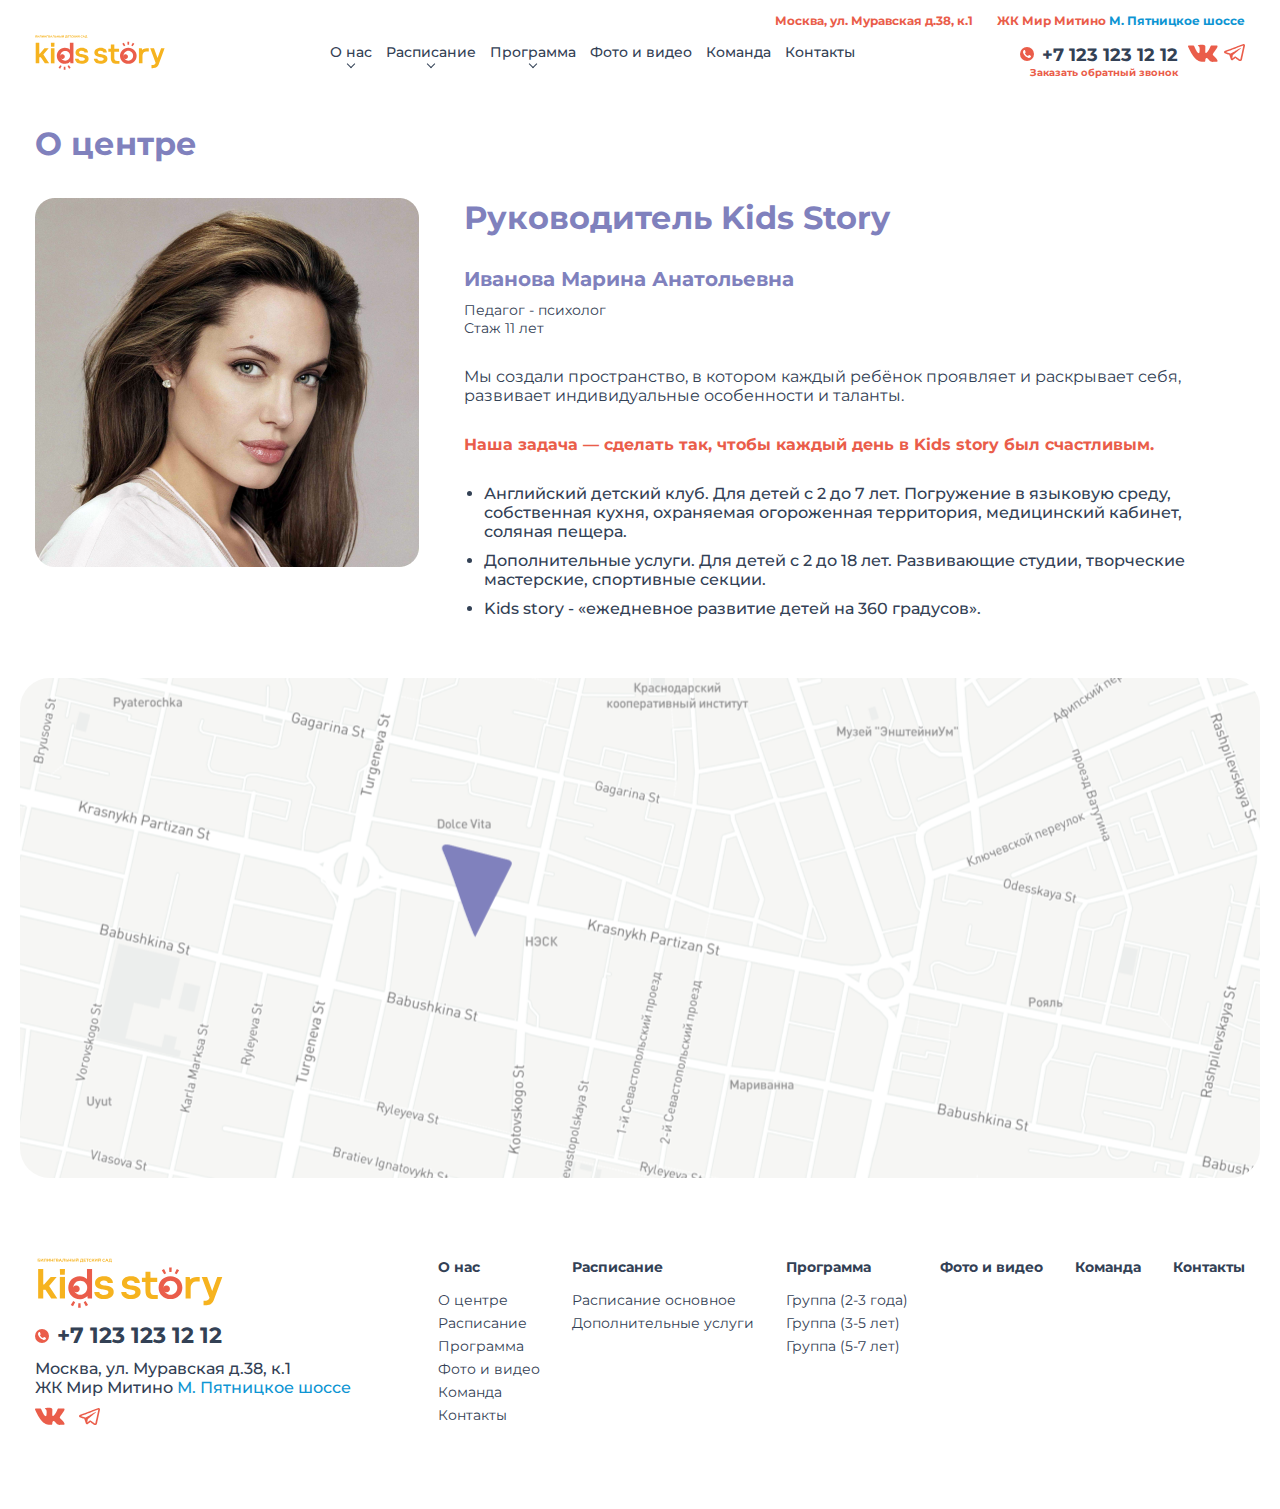
==== about.html @ 2b4e2af3 "v0.2.9" ====
<!DOCTYPE html>
<html lang="en">
    <head>
        <meta charset="UTF-8" />
        <meta http-equiv="X-UA-Compatible" content="IE=edge" />
        <meta name="viewport" content="width=device-width, initial-scale=1.0" />
        <title>KidStory | О центре</title>
        <link rel="stylesheet" href="assets/css/style.css" />
    </head>
    <body>
        <div class="wrapper">
            <div class="loader">
                <div class="lds-roller">
                    <div class="circle"></div>
                    <div class="circle"></div>
                    <div class="circle"></div>
                    <div class="circle"></div>
                    <div class="circle"></div>
                    <div class="circle"></div>
                    <div class="circle"></div>
                    <div class="circle"></div>
                </div>
            </div>

            <header class="header">
                <div class="header-top">
                    <address class="address">
                        <span>Москва, ул. Муравская д.38, к.1</span>

                        <span
                            >ЖК Мир Митино
                            <span class="blue">М. Пятницкое шоссе</span></span
                        >
                    </address>
                </div>

                <div class="header-bottom">
                    <div class="logo-container">
                        <a href="/"
                            ><img
                                width="130px"
                                height="35px"
                                src="assets/img/logo.svg"
                                alt="Логотип"
                        /></a>
                    </div>

                    <div class="navigation-container">
                        <nav class="navigation">
                            <ul class="navigation-list">
                                <li class="navigation-elem">
                                    <a
                                        class="navigation-link nav-about"
                                        href="./about.html"
                                    >
                                        О нас</a
                                    >
                                </li>
                                <li class="navigation-elem">
                                    <a
                                        class="navigation-link nav-schedule"
                                        href="#"
                                        >Расписание</a
                                    >
                                </li>
                                <li class="navigation-elem">
                                    <a
                                        class="navigation-link nav-program"
                                        href="#"
                                        >Программа</a
                                    >
                                </li>
                                <li class="navigation-elem">
                                    <a class="navigation-link" href="#"
                                        >Фото и видео</a
                                    >
                                </li>
                                <li class="navigation-elem">
                                    <a class="navigation-link" href="#"
                                        >Команда</a
                                    >
                                </li>
                                <li class="navigation-elem">
                                    <a class="navigation-link" href="#"
                                        >Контакты</a
                                    >
                                </li>
                            </ul>
                        </nav>
                    </div>

                    <div class="contacts-container">
                        <div class="phone-container">
                            <a class="link-phone" href="tel:+71231231212"
                                >+7 123 123 12 12</a
                            >
                        </div>

                        <a class="link-vk link" href="#">
                            <svg
                                width="30"
                                height="18"
                                viewBox="0 0 30 18"
                                fill="none"
                                xmlns="http://www.w3.org/2000/svg"
                            >
                                <path
                                    fill-rule="evenodd"
                                    clip-rule="evenodd"
                                    d="M9.81963 2.02019C10.236 2.05532 10.5664 2.19479 10.85 2.38092C11.1834 2.59978 11.2732 2.79211 11.401 3.2273C11.816 4.64049 11.6456 6.31219 11.4951 7.75684C11.4592 8.10122 11.4016 8.37108 11.2823 8.65337C11.1621 8.93788 11.0958 9.04141 10.9204 9.1061C10.2901 9.33868 9.66767 8.59473 9.33919 8.18477C8.87809 7.60919 8.35495 6.66217 8.00975 5.96142C7.85851 5.65446 7.72995 5.45527 7.58543 5.16219L6.44968 2.74257C6.30477 2.4121 6.25818 2.18993 6.02443 1.94428C5.49965 1.39274 5.09134 1.55215 4.1589 1.55194C3.70152 1.5518 0.978577 1.51544 0.656117 1.57291C0.478526 1.60459 0.354347 1.65632 0.236776 1.73331C0.0958367 1.8256 0.0243766 1.94936 0 2.0907V2.34593C0.0599157 2.77442 0.376776 3.27558 0.495494 3.56675C1.25983 5.44195 2.59974 7.8732 3.68591 9.69909C4.50946 11.0836 5.78341 12.814 6.79808 14.0376C7.39887 14.7622 7.25595 14.5242 7.7262 14.9702C8.0569 15.2839 8.37414 15.5318 8.75631 15.7994C11.6227 17.8068 12.6939 17.8242 16.0002 17.8242C17.473 17.8242 17.2636 16.9003 17.3316 16.0126C17.3657 15.5679 17.4749 15.088 17.6354 14.7399C17.7205 14.5554 17.8243 14.3801 17.9487 14.238C18.5453 13.5565 19.145 14.0174 19.6913 14.5521L20.7701 15.7417C21.1913 16.2936 22.2041 17.2876 22.8741 17.5898C24.0277 18.1102 25.3242 17.8179 26.4548 17.8238C27.5945 17.8298 29.5744 18.0354 29.5744 16.9462C29.5744 16.2598 29.2278 15.9009 28.9639 15.4577C28.4644 14.6188 26.3968 12.5158 25.6047 11.8377C25.4148 11.6751 24.7801 10.9722 24.7801 10.5075C24.7801 9.62745 26.298 7.87538 26.9337 7.01208C27.661 6.02439 31.2728 1.55194 28.5924 1.55194L23.5337 1.58577C23.2663 1.55427 23.0717 1.59071 22.8871 1.74082C22.7076 1.88678 22.6196 2.04073 22.5276 2.25452C22.0663 3.32639 21.7925 4.14134 21.1655 5.20571C21.0494 5.40258 20.9961 5.53522 20.8775 5.73336L19.8705 7.34692C19.75 7.53132 19.64 7.671 19.5128 7.86245C19.2941 8.19161 18.4297 9.10272 18.1374 9.10272C17.3021 9.10272 17.2705 7.83158 17.271 6.93699L17.3789 2.49618C17.2606 1.34009 16.8891 1.07154 15.9438 0.906662C14.7678 0.701541 12.1619 0.753764 11.0476 0.981825C10.5675 1.08007 9.83232 1.44239 9.81963 2.02019Z"
                                    fill="#EA5D4A"
                                />
                            </svg>
                        </a>

                        <a class="link-tg link" href="#">
                            <svg
                                width="21"
                                height="17"
                                viewBox="0 0 21 17"
                                fill="none"
                                xmlns="http://www.w3.org/2000/svg"
                            >
                                <path
                                    fill-rule="evenodd"
                                    clip-rule="evenodd"
                                    d="M11.1098 12.2018C11.0441 12.2423 11.0082 12.2988 10.9395 12.3419C10.9186 12.3554 10.9126 12.3554 10.8917 12.3716C10.8797 12.3797 10.8618 12.3985 10.8499 12.4093L10.2223 12.9319C10.1835 12.9616 10.1715 12.9643 10.1327 12.9993L8.61462 14.252C8.57876 14.2844 8.56382 14.2871 8.52497 14.3167C8.43234 14.3921 8.35464 14.481 8.25304 14.543C8.27396 14.3086 8.38154 13.7887 8.42636 13.5516C8.51302 13.0828 8.5937 12.5197 8.68634 12.0618C8.70726 11.954 8.8238 11.1512 8.86863 11.0811L10.5361 9.68018C10.6138 9.629 10.6945 9.5347 10.7781 9.47274L12.5532 7.98291C12.5711 7.96944 12.5831 7.95867 12.595 7.94789L13.1807 7.45757C13.2913 7.35519 13.3959 7.27706 13.5064 7.17738L13.6708 7.04537C13.7276 6.99419 13.7754 6.943 13.8381 6.89989L14.0742 6.70323C14.1669 6.63318 14.2386 6.55236 14.3372 6.485L15.2367 5.71989C15.2755 5.69025 15.2875 5.68756 15.3263 5.65253L16.2407 4.88741C16.2736 4.86317 16.2945 4.84162 16.3244 4.81467C16.3543 4.78773 16.3722 4.76618 16.4051 4.73924C16.5276 4.63956 16.7159 4.50216 16.8085 4.38362C16.9758 4.17618 16.8324 3.82056 16.2288 4.18426C15.924 4.37015 15.5325 4.5776 15.2068 4.75002L15.0962 4.81198C15.0932 4.81198 15.0872 4.81467 15.0843 4.81737C15.0633 4.82814 15.0633 4.83084 15.0454 4.84162C14.9468 4.89819 14.8362 4.96015 14.7346 5.01673C14.627 5.07331 14.5284 5.12719 14.4209 5.18915C14.3133 5.25381 14.2027 5.30769 14.0981 5.36965L13.4078 5.76299C13.375 5.78185 13.357 5.78724 13.3242 5.8061C13.2883 5.82226 13.2734 5.83034 13.2405 5.8492L12.2155 6.42573C12.1019 6.47962 12.0123 6.53889 11.9017 6.60085L11.0321 7.08309C11.0023 7.10195 10.9903 7.11003 10.9544 7.12889L9.54995 7.91017C9.49318 7.9452 9.44835 7.97483 9.39456 8.00447L8.95827 8.24693C8.93138 8.2631 8.94034 8.25771 8.91943 8.26849L8.16937 8.68068C7.73308 8.92045 7.30874 9.1737 6.86946 9.40808C6.80372 9.4431 6.77384 9.46466 6.70511 9.49699C6.65132 9.52393 6.58558 9.55356 6.55271 9.59397C6.4511 9.5347 5.84149 9.37306 5.67714 9.32457L3.02056 8.51095C2.81735 8.44899 2.63507 8.39511 2.43186 8.33584L2.16292 8.25502C2.0912 8.23346 1.92684 8.17419 1.84915 8.16611C1.90593 8.09876 2.19878 8.02602 2.30934 7.97753L2.9339 7.74314C3.11319 7.67309 3.29249 7.60035 3.4688 7.5357C3.65706 7.46565 3.83934 7.40099 4.02163 7.32825L4.83743 7.01574C5.01673 6.95108 5.19304 6.86487 5.3813 6.80829C5.76679 6.69245 7.11749 6.14555 7.5478 5.9866C7.63447 5.95427 7.7271 5.91925 7.82273 5.87884C8.27396 5.69833 8.74013 5.54208 9.19435 5.36696L9.60673 5.20801C10.1028 5.00595 10.6108 4.83084 11.1098 4.63417L13.8471 3.59695C14.2864 3.42992 14.6958 3.24941 15.144 3.10124L15.3532 3.02581C15.401 3.00695 15.4369 2.99348 15.4907 2.97462C15.5893 2.93959 15.6759 2.90188 15.7656 2.86955L18.7808 1.72995C18.9391 1.66799 19.1812 1.56023 19.3396 1.5279C19.3396 1.68954 19.1095 2.65133 19.0706 2.84261C19.0467 2.95576 19.0228 3.05813 18.9989 3.1632C18.975 3.27097 18.9571 3.38412 18.9272 3.49188L18.8555 3.84481C18.8525 3.87713 18.8465 3.90677 18.8405 3.93371L17.5376 9.93073C17.5317 9.95498 17.5257 9.97114 17.5197 9.98731C17.5167 9.99808 17.5137 10.0358 17.5078 10.0654L17.4809 10.2001C17.4629 10.316 17.433 10.4184 17.4091 10.5342C17.3135 10.9653 17.2179 11.4125 17.1193 11.8489C17.0864 11.9971 16.3782 15.3243 16.3334 15.424C16.2288 15.6449 15.927 15.5263 15.7925 15.4267C15.3652 15.1114 14.902 14.8286 14.4746 14.5107C14.1878 14.2951 13.877 14.0931 13.5782 13.891C13.375 13.7536 12.8909 13.4007 12.7385 13.3091L12.4964 13.1448C12.4934 13.1421 12.4904 13.1394 12.4874 13.1394L12.4187 13.0963C12.3948 13.0774 12.3828 13.0693 12.356 13.0505C12.2663 12.9912 12.1916 12.9346 12.1049 12.8781L11.5013 12.4524C11.4774 12.4362 11.4565 12.4255 11.4326 12.4093L11.1875 12.2342C11.1547 12.2126 11.1547 12.2099 11.1098 12.2018V12.2018ZM5.23189 10.7282C5.23487 10.774 5.24384 10.7848 5.25579 10.8225L5.46198 11.4475C5.50681 11.5687 5.54565 11.7061 5.59347 11.8301L5.85644 12.6086C6.09849 13.2552 6.28974 13.9072 6.52581 14.5511C6.57661 14.6831 6.6065 14.8043 6.65431 14.9363C6.76189 15.2192 6.82165 15.397 6.98003 15.6583L7.08761 15.8119C7.17726 15.9116 7.25794 15.9978 7.36851 16.0732C7.43425 16.1163 7.46114 16.1325 7.54482 16.1648C7.92134 16.3211 8.30982 16.2807 8.68036 16.1379C8.89851 16.0517 9.19435 15.7607 9.41548 15.5748L9.59478 15.4294C9.63064 15.3997 9.64857 15.3943 9.68443 15.362C9.70236 15.3485 9.70833 15.3431 9.72925 15.327L9.74419 15.3135C9.74718 15.3135 9.75017 15.3081 9.75316 15.3081L10.058 15.0657C10.2373 14.9309 10.3986 14.772 10.5749 14.6346C10.6975 14.5376 10.805 14.4298 10.9335 14.3382C10.9694 14.3113 10.9903 14.2898 11.0232 14.2574C11.062 14.2224 11.071 14.2197 11.1128 14.1901C11.1517 14.1631 11.1666 14.1416 11.2085 14.1146C11.4923 14.2871 11.8928 14.5699 12.1826 14.7828C12.2364 14.8232 12.2812 14.8447 12.332 14.8851L13.5961 15.7607C13.6439 15.7984 13.6857 15.82 13.7336 15.8577L13.871 15.9547C13.9248 15.9897 13.9666 16.0194 14.0174 16.0571C14.0653 16.0894 14.1131 16.1163 14.1579 16.1514C14.391 16.3319 14.6539 16.4773 14.89 16.6552L15.0006 16.7333C15.2128 16.8922 15.6431 17 15.9598 17C16.4858 17 16.8234 16.9434 17.2388 16.6821L17.5795 16.3857C17.7408 16.2349 17.8903 15.9736 17.9381 15.7661L18.3415 13.9207C18.4192 13.5677 18.4879 13.2283 18.5656 12.8727C18.5865 12.7811 18.6015 12.6976 18.6224 12.614C18.6343 12.5575 18.6254 12.5682 18.6433 12.5009L18.7718 11.8812C19.1633 10.1328 19.5338 8.34661 19.9253 6.60354C19.9432 6.51733 19.9641 6.41765 19.9731 6.36108C19.9821 6.3072 19.994 6.27487 20 6.24254L20.0926 5.8061C20.0956 5.8034 20.0956 5.80071 20.0956 5.79801L20.9264 1.96973C21.0459 1.42552 21.0489 1.00525 20.7142 0.55264L20.5767 0.396383C20.4273 0.248209 20.2181 0.148528 20.003 0.0757876C19.3396 -0.147821 18.6582 0.172775 18.0576 0.399077L16.668 0.929811C16.6202 0.94867 16.5993 0.954058 16.5485 0.970222C16.5127 0.980999 16.4828 0.997163 16.4469 1.01063L15.8911 1.21538C15.7447 1.26927 15.6072 1.32584 15.4578 1.38511L13.0433 2.2984C12.9686 2.32804 12.8909 2.35229 12.8251 2.38192L11.5162 2.88033C11.3668 2.93959 11.2234 2.99078 11.071 3.05275L10.1954 3.38142C10.1476 3.39759 10.1446 3.40298 10.0908 3.42184C10.037 3.438 10.0251 3.44608 9.97728 3.46494L5.51876 5.15952C5.47394 5.17838 5.45302 5.18646 5.40521 5.20262L3.89313 5.78185C3.86026 5.79532 3.8244 5.8061 3.78556 5.81957C3.75567 5.82765 3.7497 5.83034 3.72579 5.83843L2.79643 6.19135C2.64702 6.24793 2.50956 6.30181 2.35716 6.35838L1.27241 6.77596C1.08415 6.8487 0.925768 6.92683 0.752448 7.01574L0.653835 7.07501C0.405807 7.23665 0.220533 7.43332 0.0980139 7.69195C-0.114154 8.14186 0.0412365 8.58639 0.343053 8.95278C0.534303 9.18447 0.943698 9.42963 1.25448 9.52662C1.34712 9.55626 1.40987 9.57242 1.49653 9.60475L3.34927 10.1705C3.66005 10.2648 3.96784 10.3753 4.2846 10.448C4.43401 10.483 4.59837 10.5396 4.75077 10.5881C4.86433 10.6231 5.12132 10.7201 5.23189 10.7282V10.7282Z"
                                    fill="#EA5D4A"
                                />
                            </svg>
                        </a>

                        <button class="burger" aria-label="Открыть меню">
                            <div class="line"></div>
                            <div class="line"></div>
                            <div class="line"></div>
                        </button>
                    </div>

                    <button
                        class="btn-enroll open-enroll"
                        aria-label="Записаться на экскурсию"
                    >
                        Записаться на экскурсию
                    </button>
                </div>

                <div class="header-dropdown header-navigation-dropdown-about">
                    <div class="dropdown-content">
                        <nav class="dropdown-navigation">
                            <ul class="dropdown-list">
                                <li class="dropdown-elem">
                                    <a class="dropdown-link" href="./about.html"
                                        >О центре</a
                                    >
                                </li>
                                <li class="dropdown-elem">
                                    <a class="dropdown-link" href="#"
                                        >Документы</a
                                    >
                                </li>
                                <li class="dropdown-elem">
                                    <a class="dropdown-link" href="#"
                                        >Родителям</a
                                    >
                                </li>
                                <li class="dropdown-elem">
                                    <a class="dropdown-link" href="#"
                                        >Питание</a
                                    >
                                </li>
                                <li class="dropdown-elem">
                                    <a class="dropdown-link" href="#"
                                        >Новости</a
                                    >
                                </li>
                                <li class="dropdown-elem">
                                    <a class="dropdown-link" href="#">Отзывы</a>
                                </li>
                            </ul>
                        </nav>
                    </div>
                </div>

                <div
                    class="header-dropdown header-navigation-dropdown-schedule"
                >
                    <div class="dropdown-content">
                        <nav class="dropdown-navigation">
                            <ul class="dropdown-list">
                                <li class="dropdown-elem">
                                    <a class="dropdown-link" href="./about.html"
                                        >О центре</a
                                    >
                                </li>

                                <li class="dropdown-elem">
                                    <a class="dropdown-link" href="#"
                                        >Документы</a
                                    >
                                </li>

                                <li class="dropdown-elem">
                                    <a class="dropdown-link" href="#"
                                        >Родителям</a
                                    >
                                </li>

                                <li class="dropdown-elem">
                                    <a class="dropdown-link" href="#"
                                        >Питание</a
                                    >
                                </li>

                                <li class="dropdown-elem">
                                    <a class="dropdown-link" href="#"
                                        >Новости</a
                                    >
                                </li>

                                <li class="dropdown-elem">
                                    <a class="dropdown-link" href="#">Отзывы</a>
                                </li>
                            </ul>
                        </nav>
                    </div>
                </div>

                <div class="header-dropdown header-navigation-dropdown-program">
                    <div class="dropdown-content">
                        <nav class="dropdown-navigation">
                            <ul class="dropdown-list">
                                <li class="dropdown-elem">
                                    <a class="dropdown-link" href="./about.html"
                                        >О центре</a
                                    >
                                </li>

                                <li class="dropdown-elem">
                                    <a class="dropdown-link" href="#"
                                        >Документы</a
                                    >
                                </li>

                                <li class="dropdown-elem">
                                    <a class="dropdown-link" href="#"
                                        >Родителям</a
                                    >
                                </li>

                                <li class="dropdown-elem">
                                    <a class="dropdown-link" href="#"
                                        >Питание</a
                                    >
                                </li>

                                <li class="dropdown-elem">
                                    <a class="dropdown-link" href="#"
                                        >Новости</a
                                    >
                                </li>

                                <li class="dropdown-elem">
                                    <a class="dropdown-link" href="#">Отзывы</a>
                                </li>
                            </ul>
                        </nav>
                    </div>
                </div>

                <div class="header-hidden-menu">
                    <button
                        class="hidden-menu-close-btn"
                        aria-label="Закрыть меню"
                    >
                        <svg
                            width="40"
                            height="40"
                            viewBox="0 0 40 40"
                            fill="none"
                            xmlns="http://www.w3.org/2000/svg"
                        >
                            <path
                                d="M29.4717 29.8238L9.82373 10.1758"
                                stroke="white"
                                stroke-width="2"
                                stroke-miterlimit="22.9256"
                                stroke-linecap="round"
                                stroke-linejoin="round"
                            />
                            <path
                                d="M29.4717 10.1757L9.82373 29.8237"
                                stroke="white"
                                stroke-width="2"
                                stroke-miterlimit="22.9256"
                                stroke-linecap="round"
                                stroke-linejoin="round"
                            />
                        </svg>
                    </button>

                    <nav class="hidden-navigation">
                        <ul class="hidden-navigation-list">
                            <li class="hidden-navigation-elem">
                                <a
                                    class="hidden-navigation-link"
                                    href="./about.html"
                                >
                                    О нас</a
                                >
                            </li>

                            <li class="hidden-navigation-elem">
                                <a class="hidden-navigation-link" href="#"
                                    >Расписание</a
                                >
                            </li>

                            <li class="hidden-navigation-elem">
                                <a class="hidden-navigation-link" href="#"
                                    >Программа</a
                                >
                            </li>

                            <li class="hidden-navigation-elem">
                                <a class="hidden-navigation-link" href="#"
                                    >Фото и видео</a
                                >
                            </li>

                            <li class="hidden-navigation-elem">
                                <a class="hidden-navigation-link" href="#"
                                    >Команда</a
                                >
                            </li>

                            <li class="hidden-navigation-elem">
                                <a class="hidden-navigation-link" href="#"
                                    >Контакты</a
                                >
                            </li>
                        </ul>
                    </nav>

                    <button
                        class="hidden-btn-enroll open-enroll"
                        aria-label="Записаться на экскурсию"
                    >
                        Записаться на экскурсию
                    </button>

                    <div class="hidden-phone-container">
                        <a class="link-phone" href="tel:+71231231212"
                            >+7 123 123 12 12</a
                        >
                    </div>

                    <div class="hidden-socials">
                        <a class="link-vk link" href="#">
                            <svg
                                width="30"
                                height="18"
                                viewBox="0 0 30 18"
                                fill="none"
                                xmlns="http://www.w3.org/2000/svg"
                            >
                                <path
                                    fill-rule="evenodd"
                                    clip-rule="evenodd"
                                    d="M9.81963 2.02019C10.236 2.05532 10.5664 2.19479 10.85 2.38092C11.1834 2.59978 11.2732 2.79211 11.401 3.2273C11.816 4.64049 11.6456 6.31219 11.4951 7.75684C11.4592 8.10122 11.4016 8.37108 11.2823 8.65337C11.1621 8.93788 11.0958 9.04141 10.9204 9.1061C10.2901 9.33868 9.66767 8.59473 9.33919 8.18477C8.87809 7.60919 8.35495 6.66217 8.00975 5.96142C7.85851 5.65446 7.72995 5.45527 7.58543 5.16219L6.44968 2.74257C6.30477 2.4121 6.25818 2.18993 6.02443 1.94428C5.49965 1.39274 5.09134 1.55215 4.1589 1.55194C3.70152 1.5518 0.978577 1.51544 0.656117 1.57291C0.478526 1.60459 0.354347 1.65632 0.236776 1.73331C0.0958367 1.8256 0.0243766 1.94936 0 2.0907V2.34593C0.0599157 2.77442 0.376776 3.27558 0.495494 3.56675C1.25983 5.44195 2.59974 7.8732 3.68591 9.69909C4.50946 11.0836 5.78341 12.814 6.79808 14.0376C7.39887 14.7622 7.25595 14.5242 7.7262 14.9702C8.0569 15.2839 8.37414 15.5318 8.75631 15.7994C11.6227 17.8068 12.6939 17.8242 16.0002 17.8242C17.473 17.8242 17.2636 16.9003 17.3316 16.0126C17.3657 15.5679 17.4749 15.088 17.6354 14.7399C17.7205 14.5554 17.8243 14.3801 17.9487 14.238C18.5453 13.5565 19.145 14.0174 19.6913 14.5521L20.7701 15.7417C21.1913 16.2936 22.2041 17.2876 22.8741 17.5898C24.0277 18.1102 25.3242 17.8179 26.4548 17.8238C27.5945 17.8298 29.5744 18.0354 29.5744 16.9462C29.5744 16.2598 29.2278 15.9009 28.9639 15.4577C28.4644 14.6188 26.3968 12.5158 25.6047 11.8377C25.4148 11.6751 24.7801 10.9722 24.7801 10.5075C24.7801 9.62745 26.298 7.87538 26.9337 7.01208C27.661 6.02439 31.2728 1.55194 28.5924 1.55194L23.5337 1.58577C23.2663 1.55427 23.0717 1.59071 22.8871 1.74082C22.7076 1.88678 22.6196 2.04073 22.5276 2.25452C22.0663 3.32639 21.7925 4.14134 21.1655 5.20571C21.0494 5.40258 20.9961 5.53522 20.8775 5.73336L19.8705 7.34692C19.75 7.53132 19.64 7.671 19.5128 7.86245C19.2941 8.19161 18.4297 9.10272 18.1374 9.10272C17.3021 9.10272 17.2705 7.83158 17.271 6.93699L17.3789 2.49618C17.2606 1.34009 16.8891 1.07154 15.9438 0.906662C14.7678 0.701541 12.1619 0.753764 11.0476 0.981825C10.5675 1.08007 9.83232 1.44239 9.81963 2.02019Z"
                                    fill="#EA5D4A"
                                />
                            </svg>
                        </a>

                        <a class="link-tg link" href="#">
                            <svg
                                width="21"
                                height="17"
                                viewBox="0 0 21 17"
                                fill="none"
                                xmlns="http://www.w3.org/2000/svg"
                            >
                                <path
                                    fill-rule="evenodd"
                                    clip-rule="evenodd"
                                    d="M11.1098 12.2018C11.0441 12.2423 11.0082 12.2988 10.9395 12.3419C10.9186 12.3554 10.9126 12.3554 10.8917 12.3716C10.8797 12.3797 10.8618 12.3985 10.8499 12.4093L10.2223 12.9319C10.1835 12.9616 10.1715 12.9643 10.1327 12.9993L8.61462 14.252C8.57876 14.2844 8.56382 14.2871 8.52497 14.3167C8.43234 14.3921 8.35464 14.481 8.25304 14.543C8.27396 14.3086 8.38154 13.7887 8.42636 13.5516C8.51302 13.0828 8.5937 12.5197 8.68634 12.0618C8.70726 11.954 8.8238 11.1512 8.86863 11.0811L10.5361 9.68018C10.6138 9.629 10.6945 9.5347 10.7781 9.47274L12.5532 7.98291C12.5711 7.96944 12.5831 7.95867 12.595 7.94789L13.1807 7.45757C13.2913 7.35519 13.3959 7.27706 13.5064 7.17738L13.6708 7.04537C13.7276 6.99419 13.7754 6.943 13.8381 6.89989L14.0742 6.70323C14.1669 6.63318 14.2386 6.55236 14.3372 6.485L15.2367 5.71989C15.2755 5.69025 15.2875 5.68756 15.3263 5.65253L16.2407 4.88741C16.2736 4.86317 16.2945 4.84162 16.3244 4.81467C16.3543 4.78773 16.3722 4.76618 16.4051 4.73924C16.5276 4.63956 16.7159 4.50216 16.8085 4.38362C16.9758 4.17618 16.8324 3.82056 16.2288 4.18426C15.924 4.37015 15.5325 4.5776 15.2068 4.75002L15.0962 4.81198C15.0932 4.81198 15.0872 4.81467 15.0843 4.81737C15.0633 4.82814 15.0633 4.83084 15.0454 4.84162C14.9468 4.89819 14.8362 4.96015 14.7346 5.01673C14.627 5.07331 14.5284 5.12719 14.4209 5.18915C14.3133 5.25381 14.2027 5.30769 14.0981 5.36965L13.4078 5.76299C13.375 5.78185 13.357 5.78724 13.3242 5.8061C13.2883 5.82226 13.2734 5.83034 13.2405 5.8492L12.2155 6.42573C12.1019 6.47962 12.0123 6.53889 11.9017 6.60085L11.0321 7.08309C11.0023 7.10195 10.9903 7.11003 10.9544 7.12889L9.54995 7.91017C9.49318 7.9452 9.44835 7.97483 9.39456 8.00447L8.95827 8.24693C8.93138 8.2631 8.94034 8.25771 8.91943 8.26849L8.16937 8.68068C7.73308 8.92045 7.30874 9.1737 6.86946 9.40808C6.80372 9.4431 6.77384 9.46466 6.70511 9.49699C6.65132 9.52393 6.58558 9.55356 6.55271 9.59397C6.4511 9.5347 5.84149 9.37306 5.67714 9.32457L3.02056 8.51095C2.81735 8.44899 2.63507 8.39511 2.43186 8.33584L2.16292 8.25502C2.0912 8.23346 1.92684 8.17419 1.84915 8.16611C1.90593 8.09876 2.19878 8.02602 2.30934 7.97753L2.9339 7.74314C3.11319 7.67309 3.29249 7.60035 3.4688 7.5357C3.65706 7.46565 3.83934 7.40099 4.02163 7.32825L4.83743 7.01574C5.01673 6.95108 5.19304 6.86487 5.3813 6.80829C5.76679 6.69245 7.11749 6.14555 7.5478 5.9866C7.63447 5.95427 7.7271 5.91925 7.82273 5.87884C8.27396 5.69833 8.74013 5.54208 9.19435 5.36696L9.60673 5.20801C10.1028 5.00595 10.6108 4.83084 11.1098 4.63417L13.8471 3.59695C14.2864 3.42992 14.6958 3.24941 15.144 3.10124L15.3532 3.02581C15.401 3.00695 15.4369 2.99348 15.4907 2.97462C15.5893 2.93959 15.6759 2.90188 15.7656 2.86955L18.7808 1.72995C18.9391 1.66799 19.1812 1.56023 19.3396 1.5279C19.3396 1.68954 19.1095 2.65133 19.0706 2.84261C19.0467 2.95576 19.0228 3.05813 18.9989 3.1632C18.975 3.27097 18.9571 3.38412 18.9272 3.49188L18.8555 3.84481C18.8525 3.87713 18.8465 3.90677 18.8405 3.93371L17.5376 9.93073C17.5317 9.95498 17.5257 9.97114 17.5197 9.98731C17.5167 9.99808 17.5137 10.0358 17.5078 10.0654L17.4809 10.2001C17.4629 10.316 17.433 10.4184 17.4091 10.5342C17.3135 10.9653 17.2179 11.4125 17.1193 11.8489C17.0864 11.9971 16.3782 15.3243 16.3334 15.424C16.2288 15.6449 15.927 15.5263 15.7925 15.4267C15.3652 15.1114 14.902 14.8286 14.4746 14.5107C14.1878 14.2951 13.877 14.0931 13.5782 13.891C13.375 13.7536 12.8909 13.4007 12.7385 13.3091L12.4964 13.1448C12.4934 13.1421 12.4904 13.1394 12.4874 13.1394L12.4187 13.0963C12.3948 13.0774 12.3828 13.0693 12.356 13.0505C12.2663 12.9912 12.1916 12.9346 12.1049 12.8781L11.5013 12.4524C11.4774 12.4362 11.4565 12.4255 11.4326 12.4093L11.1875 12.2342C11.1547 12.2126 11.1547 12.2099 11.1098 12.2018V12.2018ZM5.23189 10.7282C5.23487 10.774 5.24384 10.7848 5.25579 10.8225L5.46198 11.4475C5.50681 11.5687 5.54565 11.7061 5.59347 11.8301L5.85644 12.6086C6.09849 13.2552 6.28974 13.9072 6.52581 14.5511C6.57661 14.6831 6.6065 14.8043 6.65431 14.9363C6.76189 15.2192 6.82165 15.397 6.98003 15.6583L7.08761 15.8119C7.17726 15.9116 7.25794 15.9978 7.36851 16.0732C7.43425 16.1163 7.46114 16.1325 7.54482 16.1648C7.92134 16.3211 8.30982 16.2807 8.68036 16.1379C8.89851 16.0517 9.19435 15.7607 9.41548 15.5748L9.59478 15.4294C9.63064 15.3997 9.64857 15.3943 9.68443 15.362C9.70236 15.3485 9.70833 15.3431 9.72925 15.327L9.74419 15.3135C9.74718 15.3135 9.75017 15.3081 9.75316 15.3081L10.058 15.0657C10.2373 14.9309 10.3986 14.772 10.5749 14.6346C10.6975 14.5376 10.805 14.4298 10.9335 14.3382C10.9694 14.3113 10.9903 14.2898 11.0232 14.2574C11.062 14.2224 11.071 14.2197 11.1128 14.1901C11.1517 14.1631 11.1666 14.1416 11.2085 14.1146C11.4923 14.2871 11.8928 14.5699 12.1826 14.7828C12.2364 14.8232 12.2812 14.8447 12.332 14.8851L13.5961 15.7607C13.6439 15.7984 13.6857 15.82 13.7336 15.8577L13.871 15.9547C13.9248 15.9897 13.9666 16.0194 14.0174 16.0571C14.0653 16.0894 14.1131 16.1163 14.1579 16.1514C14.391 16.3319 14.6539 16.4773 14.89 16.6552L15.0006 16.7333C15.2128 16.8922 15.6431 17 15.9598 17C16.4858 17 16.8234 16.9434 17.2388 16.6821L17.5795 16.3857C17.7408 16.2349 17.8903 15.9736 17.9381 15.7661L18.3415 13.9207C18.4192 13.5677 18.4879 13.2283 18.5656 12.8727C18.5865 12.7811 18.6015 12.6976 18.6224 12.614C18.6343 12.5575 18.6254 12.5682 18.6433 12.5009L18.7718 11.8812C19.1633 10.1328 19.5338 8.34661 19.9253 6.60354C19.9432 6.51733 19.9641 6.41765 19.9731 6.36108C19.9821 6.3072 19.994 6.27487 20 6.24254L20.0926 5.8061C20.0956 5.8034 20.0956 5.80071 20.0956 5.79801L20.9264 1.96973C21.0459 1.42552 21.0489 1.00525 20.7142 0.55264L20.5767 0.396383C20.4273 0.248209 20.2181 0.148528 20.003 0.0757876C19.3396 -0.147821 18.6582 0.172775 18.0576 0.399077L16.668 0.929811C16.6202 0.94867 16.5993 0.954058 16.5485 0.970222C16.5127 0.980999 16.4828 0.997163 16.4469 1.01063L15.8911 1.21538C15.7447 1.26927 15.6072 1.32584 15.4578 1.38511L13.0433 2.2984C12.9686 2.32804 12.8909 2.35229 12.8251 2.38192L11.5162 2.88033C11.3668 2.93959 11.2234 2.99078 11.071 3.05275L10.1954 3.38142C10.1476 3.39759 10.1446 3.40298 10.0908 3.42184C10.037 3.438 10.0251 3.44608 9.97728 3.46494L5.51876 5.15952C5.47394 5.17838 5.45302 5.18646 5.40521 5.20262L3.89313 5.78185C3.86026 5.79532 3.8244 5.8061 3.78556 5.81957C3.75567 5.82765 3.7497 5.83034 3.72579 5.83843L2.79643 6.19135C2.64702 6.24793 2.50956 6.30181 2.35716 6.35838L1.27241 6.77596C1.08415 6.8487 0.925768 6.92683 0.752448 7.01574L0.653835 7.07501C0.405807 7.23665 0.220533 7.43332 0.0980139 7.69195C-0.114154 8.14186 0.0412365 8.58639 0.343053 8.95278C0.534303 9.18447 0.943698 9.42963 1.25448 9.52662C1.34712 9.55626 1.40987 9.57242 1.49653 9.60475L3.34927 10.1705C3.66005 10.2648 3.96784 10.3753 4.2846 10.448C4.43401 10.483 4.59837 10.5396 4.75077 10.5881C4.86433 10.6231 5.12132 10.7201 5.23189 10.7282V10.7282Z"
                                    fill="#EA5D4A"
                                />
                            </svg>
                        </a>
                    </div>
                </div>
            </header>

            <main>
                <section class="about-centre">
                    <h3 class="about-center-title">О центре</h3>

                    <div class="container">
                        <div class="about-img">
                            <picture>
                                <source
                                    srcset="assets/img/about-page/boss.webp"
                                    type="webp/image"
                                />
                                <img
                                    width="384px"
                                    height="369px"
                                    src="assets/img/about-page/boss.png"
                                    alt="Руководитель"
                                />
                            </picture>
                        </div>

                        <div class="about">
                            <h3 class="about-title">Руководитель Kids Story</h3>

                            <div class="about-boss">
                                <span class="name"
                                    >Иванова Марина Анатольевна</span
                                >

                                <span>Педагог - психолог</span>
                                <span>Стаж 11 лет</span>
                            </div>

                            <p class="about-subtitle">
                                Мы создали пространство, в котором каждый
                                ребёнок проявляет и раскрывает себя, развивает
                                индивидуальные особенности и таланты.
                            </p>

                            <p class="about-mission">
                                Наша задача — сделать так, чтобы каждый день в
                                Kids story был счастливым.
                            </p>

                            <ul class="about-list">
                                <li class="list-elem">
                                    Английский детский клуб. Для детей с 2 до 7
                                    лет. Погружение в языковую среду,
                                    собственная кухня, охраняемая огороженная
                                    территория, медицинский кабинет, соляная
                                    пещера.
                                </li>
                                <li class="list-elem">
                                    Дополнительные услуги. Для детей с 2 до 18
                                    лет. Развивающие студии, творческие
                                    мастерские, спортивные секции.
                                </li>
                                <li class="list-elem">
                                    Kids story - &laquo;ежедневное развитие
                                    детей на 360 градусов&raquo;.
                                </li>
                            </ul>
                        </div>
                    </div>
                </section>
            </main>

            <section class="map"></section>

            <footer class="footer">
                <div class="footer-left">
                    <div class="logo-container">
                        <a href="/"
                            ><img
                                width="190px"
                                height="50px"
                                src="assets/img/logo.svg"
                                alt="Логотип"
                        /></a>
                    </div>

                    <div class="phone-container">
                        <a class="link-phone" href="tel:+71231231212"
                            >+7 123 123 12 12</a
                        >
                    </div>

                    <address class="address">
                        <span>Москва, ул. Муравская д.38, к.1</span>

                        <span
                            >ЖК Мир Митино
                            <span class="blue">М. Пятницкое шоссе</span></span
                        >
                    </address>

                    <a class="link-vk link" href="#">
                        <svg
                            width="30"
                            height="18"
                            viewBox="0 0 30 18"
                            fill="none"
                            xmlns="http://www.w3.org/2000/svg"
                        >
                            <path
                                fill-rule="evenodd"
                                clip-rule="evenodd"
                                d="M9.81963 2.02019C10.236 2.05532 10.5664 2.19479 10.85 2.38092C11.1834 2.59978 11.2732 2.79211 11.401 3.2273C11.816 4.64049 11.6456 6.31219 11.4951 7.75684C11.4592 8.10122 11.4016 8.37108 11.2823 8.65337C11.1621 8.93788 11.0958 9.04141 10.9204 9.1061C10.2901 9.33868 9.66767 8.59473 9.33919 8.18477C8.87809 7.60919 8.35495 6.66217 8.00975 5.96142C7.85851 5.65446 7.72995 5.45527 7.58543 5.16219L6.44968 2.74257C6.30477 2.4121 6.25818 2.18993 6.02443 1.94428C5.49965 1.39274 5.09134 1.55215 4.1589 1.55194C3.70152 1.5518 0.978577 1.51544 0.656117 1.57291C0.478526 1.60459 0.354347 1.65632 0.236776 1.73331C0.0958367 1.8256 0.0243766 1.94936 0 2.0907V2.34593C0.0599157 2.77442 0.376776 3.27558 0.495494 3.56675C1.25983 5.44195 2.59974 7.8732 3.68591 9.69909C4.50946 11.0836 5.78341 12.814 6.79808 14.0376C7.39887 14.7622 7.25595 14.5242 7.7262 14.9702C8.0569 15.2839 8.37414 15.5318 8.75631 15.7994C11.6227 17.8068 12.6939 17.8242 16.0002 17.8242C17.473 17.8242 17.2636 16.9003 17.3316 16.0126C17.3657 15.5679 17.4749 15.088 17.6354 14.7399C17.7205 14.5554 17.8243 14.3801 17.9487 14.238C18.5453 13.5565 19.145 14.0174 19.6913 14.5521L20.7701 15.7417C21.1913 16.2936 22.2041 17.2876 22.8741 17.5898C24.0277 18.1102 25.3242 17.8179 26.4548 17.8238C27.5945 17.8298 29.5744 18.0354 29.5744 16.9462C29.5744 16.2598 29.2278 15.9009 28.9639 15.4577C28.4644 14.6188 26.3968 12.5158 25.6047 11.8377C25.4148 11.6751 24.7801 10.9722 24.7801 10.5075C24.7801 9.62745 26.298 7.87538 26.9337 7.01208C27.661 6.02439 31.2728 1.55194 28.5924 1.55194L23.5337 1.58577C23.2663 1.55427 23.0717 1.59071 22.8871 1.74082C22.7076 1.88678 22.6196 2.04073 22.5276 2.25452C22.0663 3.32639 21.7925 4.14134 21.1655 5.20571C21.0494 5.40258 20.9961 5.53522 20.8775 5.73336L19.8705 7.34692C19.75 7.53132 19.64 7.671 19.5128 7.86245C19.2941 8.19161 18.4297 9.10272 18.1374 9.10272C17.3021 9.10272 17.2705 7.83158 17.271 6.93699L17.3789 2.49618C17.2606 1.34009 16.8891 1.07154 15.9438 0.906662C14.7678 0.701541 12.1619 0.753764 11.0476 0.981825C10.5675 1.08007 9.83232 1.44239 9.81963 2.02019Z"
                                fill="#EA5D4A"
                            />
                        </svg>
                    </a>

                    <a class="link-tg link" href="#">
                        <svg
                            width="21"
                            height="17"
                            viewBox="0 0 21 17"
                            fill="none"
                            xmlns="http://www.w3.org/2000/svg"
                        >
                            <path
                                fill-rule="evenodd"
                                clip-rule="evenodd"
                                d="M11.1098 12.2018C11.0441 12.2423 11.0082 12.2988 10.9395 12.3419C10.9186 12.3554 10.9126 12.3554 10.8917 12.3716C10.8797 12.3797 10.8618 12.3985 10.8499 12.4093L10.2223 12.9319C10.1835 12.9616 10.1715 12.9643 10.1327 12.9993L8.61462 14.252C8.57876 14.2844 8.56382 14.2871 8.52497 14.3167C8.43234 14.3921 8.35464 14.481 8.25304 14.543C8.27396 14.3086 8.38154 13.7887 8.42636 13.5516C8.51302 13.0828 8.5937 12.5197 8.68634 12.0618C8.70726 11.954 8.8238 11.1512 8.86863 11.0811L10.5361 9.68018C10.6138 9.629 10.6945 9.5347 10.7781 9.47274L12.5532 7.98291C12.5711 7.96944 12.5831 7.95867 12.595 7.94789L13.1807 7.45757C13.2913 7.35519 13.3959 7.27706 13.5064 7.17738L13.6708 7.04537C13.7276 6.99419 13.7754 6.943 13.8381 6.89989L14.0742 6.70323C14.1669 6.63318 14.2386 6.55236 14.3372 6.485L15.2367 5.71989C15.2755 5.69025 15.2875 5.68756 15.3263 5.65253L16.2407 4.88741C16.2736 4.86317 16.2945 4.84162 16.3244 4.81467C16.3543 4.78773 16.3722 4.76618 16.4051 4.73924C16.5276 4.63956 16.7159 4.50216 16.8085 4.38362C16.9758 4.17618 16.8324 3.82056 16.2288 4.18426C15.924 4.37015 15.5325 4.5776 15.2068 4.75002L15.0962 4.81198C15.0932 4.81198 15.0872 4.81467 15.0843 4.81737C15.0633 4.82814 15.0633 4.83084 15.0454 4.84162C14.9468 4.89819 14.8362 4.96015 14.7346 5.01673C14.627 5.07331 14.5284 5.12719 14.4209 5.18915C14.3133 5.25381 14.2027 5.30769 14.0981 5.36965L13.4078 5.76299C13.375 5.78185 13.357 5.78724 13.3242 5.8061C13.2883 5.82226 13.2734 5.83034 13.2405 5.8492L12.2155 6.42573C12.1019 6.47962 12.0123 6.53889 11.9017 6.60085L11.0321 7.08309C11.0023 7.10195 10.9903 7.11003 10.9544 7.12889L9.54995 7.91017C9.49318 7.9452 9.44835 7.97483 9.39456 8.00447L8.95827 8.24693C8.93138 8.2631 8.94034 8.25771 8.91943 8.26849L8.16937 8.68068C7.73308 8.92045 7.30874 9.1737 6.86946 9.40808C6.80372 9.4431 6.77384 9.46466 6.70511 9.49699C6.65132 9.52393 6.58558 9.55356 6.55271 9.59397C6.4511 9.5347 5.84149 9.37306 5.67714 9.32457L3.02056 8.51095C2.81735 8.44899 2.63507 8.39511 2.43186 8.33584L2.16292 8.25502C2.0912 8.23346 1.92684 8.17419 1.84915 8.16611C1.90593 8.09876 2.19878 8.02602 2.30934 7.97753L2.9339 7.74314C3.11319 7.67309 3.29249 7.60035 3.4688 7.5357C3.65706 7.46565 3.83934 7.40099 4.02163 7.32825L4.83743 7.01574C5.01673 6.95108 5.19304 6.86487 5.3813 6.80829C5.76679 6.69245 7.11749 6.14555 7.5478 5.9866C7.63447 5.95427 7.7271 5.91925 7.82273 5.87884C8.27396 5.69833 8.74013 5.54208 9.19435 5.36696L9.60673 5.20801C10.1028 5.00595 10.6108 4.83084 11.1098 4.63417L13.8471 3.59695C14.2864 3.42992 14.6958 3.24941 15.144 3.10124L15.3532 3.02581C15.401 3.00695 15.4369 2.99348 15.4907 2.97462C15.5893 2.93959 15.6759 2.90188 15.7656 2.86955L18.7808 1.72995C18.9391 1.66799 19.1812 1.56023 19.3396 1.5279C19.3396 1.68954 19.1095 2.65133 19.0706 2.84261C19.0467 2.95576 19.0228 3.05813 18.9989 3.1632C18.975 3.27097 18.9571 3.38412 18.9272 3.49188L18.8555 3.84481C18.8525 3.87713 18.8465 3.90677 18.8405 3.93371L17.5376 9.93073C17.5317 9.95498 17.5257 9.97114 17.5197 9.98731C17.5167 9.99808 17.5137 10.0358 17.5078 10.0654L17.4809 10.2001C17.4629 10.316 17.433 10.4184 17.4091 10.5342C17.3135 10.9653 17.2179 11.4125 17.1193 11.8489C17.0864 11.9971 16.3782 15.3243 16.3334 15.424C16.2288 15.6449 15.927 15.5263 15.7925 15.4267C15.3652 15.1114 14.902 14.8286 14.4746 14.5107C14.1878 14.2951 13.877 14.0931 13.5782 13.891C13.375 13.7536 12.8909 13.4007 12.7385 13.3091L12.4964 13.1448C12.4934 13.1421 12.4904 13.1394 12.4874 13.1394L12.4187 13.0963C12.3948 13.0774 12.3828 13.0693 12.356 13.0505C12.2663 12.9912 12.1916 12.9346 12.1049 12.8781L11.5013 12.4524C11.4774 12.4362 11.4565 12.4255 11.4326 12.4093L11.1875 12.2342C11.1547 12.2126 11.1547 12.2099 11.1098 12.2018V12.2018ZM5.23189 10.7282C5.23487 10.774 5.24384 10.7848 5.25579 10.8225L5.46198 11.4475C5.50681 11.5687 5.54565 11.7061 5.59347 11.8301L5.85644 12.6086C6.09849 13.2552 6.28974 13.9072 6.52581 14.5511C6.57661 14.6831 6.6065 14.8043 6.65431 14.9363C6.76189 15.2192 6.82165 15.397 6.98003 15.6583L7.08761 15.8119C7.17726 15.9116 7.25794 15.9978 7.36851 16.0732C7.43425 16.1163 7.46114 16.1325 7.54482 16.1648C7.92134 16.3211 8.30982 16.2807 8.68036 16.1379C8.89851 16.0517 9.19435 15.7607 9.41548 15.5748L9.59478 15.4294C9.63064 15.3997 9.64857 15.3943 9.68443 15.362C9.70236 15.3485 9.70833 15.3431 9.72925 15.327L9.74419 15.3135C9.74718 15.3135 9.75017 15.3081 9.75316 15.3081L10.058 15.0657C10.2373 14.9309 10.3986 14.772 10.5749 14.6346C10.6975 14.5376 10.805 14.4298 10.9335 14.3382C10.9694 14.3113 10.9903 14.2898 11.0232 14.2574C11.062 14.2224 11.071 14.2197 11.1128 14.1901C11.1517 14.1631 11.1666 14.1416 11.2085 14.1146C11.4923 14.2871 11.8928 14.5699 12.1826 14.7828C12.2364 14.8232 12.2812 14.8447 12.332 14.8851L13.5961 15.7607C13.6439 15.7984 13.6857 15.82 13.7336 15.8577L13.871 15.9547C13.9248 15.9897 13.9666 16.0194 14.0174 16.0571C14.0653 16.0894 14.1131 16.1163 14.1579 16.1514C14.391 16.3319 14.6539 16.4773 14.89 16.6552L15.0006 16.7333C15.2128 16.8922 15.6431 17 15.9598 17C16.4858 17 16.8234 16.9434 17.2388 16.6821L17.5795 16.3857C17.7408 16.2349 17.8903 15.9736 17.9381 15.7661L18.3415 13.9207C18.4192 13.5677 18.4879 13.2283 18.5656 12.8727C18.5865 12.7811 18.6015 12.6976 18.6224 12.614C18.6343 12.5575 18.6254 12.5682 18.6433 12.5009L18.7718 11.8812C19.1633 10.1328 19.5338 8.34661 19.9253 6.60354C19.9432 6.51733 19.9641 6.41765 19.9731 6.36108C19.9821 6.3072 19.994 6.27487 20 6.24254L20.0926 5.8061C20.0956 5.8034 20.0956 5.80071 20.0956 5.79801L20.9264 1.96973C21.0459 1.42552 21.0489 1.00525 20.7142 0.55264L20.5767 0.396383C20.4273 0.248209 20.2181 0.148528 20.003 0.0757876C19.3396 -0.147821 18.6582 0.172775 18.0576 0.399077L16.668 0.929811C16.6202 0.94867 16.5993 0.954058 16.5485 0.970222C16.5127 0.980999 16.4828 0.997163 16.4469 1.01063L15.8911 1.21538C15.7447 1.26927 15.6072 1.32584 15.4578 1.38511L13.0433 2.2984C12.9686 2.32804 12.8909 2.35229 12.8251 2.38192L11.5162 2.88033C11.3668 2.93959 11.2234 2.99078 11.071 3.05275L10.1954 3.38142C10.1476 3.39759 10.1446 3.40298 10.0908 3.42184C10.037 3.438 10.0251 3.44608 9.97728 3.46494L5.51876 5.15952C5.47394 5.17838 5.45302 5.18646 5.40521 5.20262L3.89313 5.78185C3.86026 5.79532 3.8244 5.8061 3.78556 5.81957C3.75567 5.82765 3.7497 5.83034 3.72579 5.83843L2.79643 6.19135C2.64702 6.24793 2.50956 6.30181 2.35716 6.35838L1.27241 6.77596C1.08415 6.8487 0.925768 6.92683 0.752448 7.01574L0.653835 7.07501C0.405807 7.23665 0.220533 7.43332 0.0980139 7.69195C-0.114154 8.14186 0.0412365 8.58639 0.343053 8.95278C0.534303 9.18447 0.943698 9.42963 1.25448 9.52662C1.34712 9.55626 1.40987 9.57242 1.49653 9.60475L3.34927 10.1705C3.66005 10.2648 3.96784 10.3753 4.2846 10.448C4.43401 10.483 4.59837 10.5396 4.75077 10.5881C4.86433 10.6231 5.12132 10.7201 5.23189 10.7282V10.7282Z"
                                fill="#EA5D4A"
                            />
                        </svg>
                    </a>
                </div>

                <div class="footer-right">
                    <div class="link-block">
                        <a href="./about.html" class="label">О нас</a>

                        <a href="./about.html" class="link">О центре</a>
                        <a href="#" class="link">Расписание</a>
                        <a href="#" class="link">Программа</a>
                        <a href="#" class="link">Фото и видео</a>
                        <a href="#" class="link">Команда</a>
                        <a href="#" class="link">Контакты</a>
                    </div>

                    <div class="link-block">
                        <a href="#" class="label">Расписание</a>

                        <a href="#" class="link">Расписание основное</a>
                        <a href="#" class="link">Дополнительные услуги</a>
                    </div>

                    <div class="link-block">
                        <a href="#" class="label">Программа</a>

                        <a href="#" class="link">Группа (2-3 года)</a>
                        <a href="#" class="link">Группа (3-5 лет)</a>
                        <a href="#" class="link">Группа (5-7 лет)</a>
                    </div>

                    <div class="link-block">
                        <a href="#" class="label">Фото и видео</a>
                    </div>

                    <div class="link-block">
                        <a href="#" class="label">Команда</a>
                    </div>

                    <div class="link-block">
                        <a href="#" class="label">Контакты</a>
                    </div>
                </div>
            </footer>
        </div>

        <div class="modal-enroll modal">
            <div class="modal-content">
                <div class="modal-top">
                    <h4 class="modal-header">Записаться на экскурсию</h4>

                    <button
                        class="enroll-close-btn"
                        aria-label="Закрыть модальное окно"
                    >
                        <svg
                            width="40"
                            height="40"
                            viewBox="0 0 40 40"
                            fill="none"
                            xmlns="http://www.w3.org/2000/svg"
                        >
                            <path
                                d="M29.4717 29.8238L9.82373 10.1758"
                                stroke="white"
                                stroke-width="2"
                                stroke-miterlimit="22.9256"
                                stroke-linecap="round"
                                stroke-linejoin="round"
                            />
                            <path
                                d="M29.4717 10.1757L9.82373 29.8237"
                                stroke="white"
                                stroke-width="2"
                                stroke-miterlimit="22.9256"
                                stroke-linecap="round"
                                stroke-linejoin="round"
                            />
                        </svg>
                    </button>
                </div>

                <div class="modal-bottom">
                    <h3 class="modal-title">
                        Запишитесь на персональную экскурсию
                    </h3>
                    <p class="modal-paragraph">
                        Заполните форму и посмотрите детский сад вживую в
                        удобное для вас время
                    </p>

                    <form id="enroll-form" class="modal-form">
                        <input
                            type="text"
                            data-input-type="name"
                            class="input-name"
                            name="enroll-name"
                            placeholder="Имя"
                            required
                        />

                        <input
                            type="tel"
                            data-input-type="phone"
                            class="input-phone"
                            name="enroll-phone"
                            placeholder="Телефон"
                            required
                        />

                        <input
                            type="email"
                            class="input-email"
                            name="enroll-email"
                            placeholder="Почта (не обязательно)"
                        />

                        <div class="checkbox-container">
                            <div class="checkbox">
                                <input
                                    id="enroll-checkbox"
                                    type="checkbox"
                                    class="input-checkbox"
                                    name="enroll-checkbox"
                                    aria-label="Чекбокс согласия с условиями"
                                    required
                                />
                                <label
                                    class="custom-checkbox"
                                    for="enroll-checkbox"
                                ></label>
                            </div>

                            <span class="agree"
                                >Я принимаю условия пользовательского
                                соглашения</span
                            >
                        </div>

                        <input
                            type="submit"
                            class="input-submit"
                            name="submit"
                            value="записаться"
                        />
                    </form>
                </div>
            </div>
        </div>

        <div class="success-message">
            <button
                class="close-status"
                aria-label="Закрыть сообщение об успешной отправке данных"
            >
                <svg
                    width="60"
                    height="60"
                    viewBox="0 0 60 60"
                    fill="none"
                    xmlns="http://www.w3.org/2000/svg"
                >
                    <rect
                        x="59"
                        y="59"
                        width="58"
                        height="58"
                        rx="29"
                        transform="rotate(-180 59 59)"
                        stroke="white"
                        stroke-width="2"
                    />
                    <path
                        d="M18.2074 19.056C17.9309 18.779 17.9309 18.3295 18.2074 18.0525C18.4839 17.7754 18.9327 17.7754 19.2093 18.0525L30.6061 29.4689C30.8826 29.7459 30.8826 30.1955 30.6061 30.4725L19.2093 41.8889C18.9327 42.1659 18.4839 42.1659 18.2074 41.8889C17.9309 41.6119 17.9309 41.1623 18.2074 40.8853L29.1033 29.9707L18.2074 19.056Z"
                        fill="white"
                    />
                    <path
                        d="M42.0114 41.0406C42.2879 41.3176 42.2879 41.7672 42.0114 42.0442C41.7348 42.3212 41.286 42.3212 41.0095 42.0442L29.6127 30.6278C29.3362 30.3508 29.3362 29.9012 29.6127 29.6242L41.0095 18.2078C41.286 17.9307 41.7348 17.9307 42.0113 18.2078C42.2879 18.4848 42.2879 18.9343 42.0114 19.2114L31.1155 30.126L42.0114 41.0406Z"
                        fill="white"
                    />
                </svg>
            </button>

            <h4 class="success-message__title">Ваша заявка отправлена!</h4>
            <span class="success-message__subtext"
                >Спасибо, мы с Вами свяжемся в ближайшее время</span
            >
        </div>

        <div class="error-message">
            <button
                class="close-status"
                aria-label="Закрыть сообщение об ошибке"
            >
                <svg
                    width="60"
                    height="60"
                    viewBox="0 0 60 60"
                    fill="none"
                    xmlns="http://www.w3.org/2000/svg"
                >
                    <rect
                        x="59"
                        y="59"
                        width="58"
                        height="58"
                        rx="29"
                        transform="rotate(-180 59 59)"
                        stroke="white"
                        stroke-width="2"
                    />
                    <path
                        d="M18.2074 19.056C17.9309 18.779 17.9309 18.3295 18.2074 18.0525C18.4839 17.7754 18.9327 17.7754 19.2093 18.0525L30.6061 29.4689C30.8826 29.7459 30.8826 30.1955 30.6061 30.4725L19.2093 41.8889C18.9327 42.1659 18.4839 42.1659 18.2074 41.8889C17.9309 41.6119 17.9309 41.1623 18.2074 40.8853L29.1033 29.9707L18.2074 19.056Z"
                        fill="white"
                    />
                    <path
                        d="M42.0114 41.0406C42.2879 41.3176 42.2879 41.7672 42.0114 42.0442C41.7348 42.3212 41.286 42.3212 41.0095 42.0442L29.6127 30.6278C29.3362 30.3508 29.3362 29.9012 29.6127 29.6242L41.0095 18.2078C41.286 17.9307 41.7348 17.9307 42.0113 18.2078C42.2879 18.4848 42.2879 18.9343 42.0114 19.2114L31.1155 30.126L42.0114 41.0406Z"
                        fill="white"
                    />
                </svg>
            </button>

            <h4 class="error-message__title">Произошла ошибка!</h4>
            <span class="error-message__subtext"
                >Пожалуйста, попробуйте позже</span
            >
        </div>

        <div class="overlay"></div>

        <script src="assets/js/about.js" type="module"></script>
    </body>
</html>
---- assets/css/style.css ----
@charset "UTF-8";
@import url("https://fonts.googleapis.com/css2?family=Montserrat:wght@400;500;700&display=swap");
* {
  font-size: 100%;
  font-family: "Montserrat", serif;
  padding: 0;
  margin: 0;
  box-sizing: border-box;
}

@keyframes lds-roller {
  0% {
    transform: rotate(0deg);
  }
  100% {
    transform: rotate(360deg);
  }
}
body {
  overflow: hidden;
}
body .loader {
  display: flex;
  align-items: center;
  justify-content: center;
  position: fixed;
  top: 0;
  right: 0;
  bottom: 0;
  left: 0;
  background-color: #8081bd;
  z-index: 9;
  transition: 0.3s;
}
body .loader .lds-roller {
  display: inline-block;
  position: relative;
  width: 80px;
  height: 80px;
}
body .loader .lds-roller .circle {
  animation: lds-roller 1.2s cubic-bezier(0.5, 0, 0.5, 1) infinite;
  transform-origin: 40px 40px;
}
body .loader .lds-roller .circle::after {
  content: " ";
  display: block;
  position: absolute;
  width: 7px;
  height: 7px;
  border-radius: 50%;
  background: #fff;
  margin: -4px 0 0 -4px;
}
body .loader .lds-roller .circle:nth-child(1) {
  animation-delay: -0.036s;
}
body .loader .lds-roller .circle:nth-child(1):after {
  top: 63px;
  left: 63px;
}
body .loader .lds-roller .circle:nth-child(2) {
  animation-delay: -0.072s;
}
body .loader .lds-roller .circle:nth-child(2):after {
  top: 68px;
  left: 56px;
}
body .loader .lds-roller .circle:nth-child(3) {
  animation-delay: -0.108s;
}
body .loader .lds-roller .circle:nth-child(3):after {
  top: 71px;
  left: 48px;
}
body .loader .lds-roller .circle:nth-child(4) {
  animation-delay: -0.144s;
}
body .loader .lds-roller .circle:nth-child(4):after {
  top: 72px;
  left: 40px;
}
body .loader .lds-roller .circle:nth-child(5) {
  animation-delay: -0.18s;
}
body .loader .lds-roller .circle:nth-child(5):after {
  top: 71px;
  left: 32px;
}
body .loader .lds-roller .circle:nth-child(6) {
  animation-delay: -0.216s;
}
body .loader .lds-roller .circle:nth-child(6):after {
  top: 68px;
  left: 24px;
}
body .loader .lds-roller .circle:nth-child(7) {
  animation-delay: -0.252s;
}
body .loader .lds-roller .circle:nth-child(7):after {
  top: 63px;
  left: 17px;
}
body .loader .lds-roller .circle:nth-child(8) {
  animation-delay: -0.288s;
}
body .loader .lds-roller .circle:nth-child(8):after {
  top: 56px;
  left: 12px;
}
body .wrapper {
  max-width: 1800px;
  padding: 0 20px;
  margin: 0 auto;
}
body .wrapper header {
  max-width: 1420px;
  min-width: 280px;
  padding: 0 15px;
  margin: 0px auto;
  padding: 10px 15px;
}
body .wrapper header .header-top {
  display: flex;
  justify-content: flex-end;
  padding: 0 0 6px;
}
body .wrapper header .header-top span {
  color: #ea5d4a;
  font-size: 12px;
  font-weight: 700;
  font-style: normal;
  margin-right: 20px;
  cursor: default;
}
body .wrapper header .header-top span .blue {
  color: #0e95d3;
}
body .wrapper header .header-top span:last-child {
  margin-right: 0;
}
body .wrapper header .header-bottom {
  display: flex;
  align-items: center;
}
body .wrapper header .header-bottom .logo-container img {
  width: 130px;
}
body .wrapper header .header-bottom .navigation-container {
  display: flex;
  justify-content: center;
  flex: 1;
  margin: 0 30px;
}
body .wrapper header .header-bottom .navigation-container .navigation .navigation-list .navigation-elem {
  display: inline-block;
  margin-right: 18px;
}
body .wrapper header .header-bottom .navigation-container .navigation .navigation-list .navigation-elem .navigation-link {
  font-size: 14px;
  font-weight: 500;
  color: #334155;
  text-decoration: none;
  transition: color 0.3s linear;
}
body .wrapper header .header-bottom .navigation-container .navigation .navigation-list .navigation-elem .navigation-link:hover {
  color: #d44c3a;
}
body .wrapper header .header-bottom .navigation-container .navigation .navigation-list .navigation-elem .navigation-link:active {
  color: #af3d2e;
}
body .wrapper header .header-bottom .navigation-container .navigation .navigation-list .navigation-elem .nav-about::after,
body .wrapper header .header-bottom .navigation-container .navigation .navigation-list .navigation-elem .nav-schedule::after,
body .wrapper header .header-bottom .navigation-container .navigation .navigation-list .navigation-elem .nav-program::after {
  content: "";
  display: block;
  width: 5px;
  height: 5px;
  transform: rotate(45deg);
  border-right: 1px solid #334155;
  border-bottom: 1px solid #334155;
  margin: 0 auto;
  transition: transform 0.3s;
}
body .wrapper header .header-bottom .navigation-container .navigation .navigation-list .navigation-elem .nav-about:hover::after,
body .wrapper header .header-bottom .navigation-container .navigation .navigation-list .navigation-elem .nav-schedule:hover::after,
body .wrapper header .header-bottom .navigation-container .navigation .navigation-list .navigation-elem .nav-program:hover::after {
  transform: translateY(3px) rotate(45deg);
}
body .wrapper header .header-bottom .navigation-container .navigation .navigation-list .navigation-elem .nav-active {
  color: #ea5d4a;
}
body .wrapper header .header-bottom .navigation-container .navigation .navigation-list .navigation-elem .nav-active::after {
  border-color: #ea5d4a;
}
body .wrapper header .header-bottom .navigation-container .navigation .navigation-list .navigation-elem:last-child {
  margin-right: 0;
}
body .wrapper header .header-bottom .burger {
  height: 18px;
  display: none;
  flex-direction: column;
  justify-content: space-between;
  background-color: transparent;
  border: none;
  cursor: pointer;
}
body .wrapper header .header-bottom .burger .line {
  width: 20px;
  height: 2px;
  background-color: #334155;
  border-radius: 2px;
}
body .wrapper header .header-bottom .contacts-container {
  display: flex;
  align-items: center;
}
body .wrapper header .header-bottom .contacts-container .link {
  text-decoration: none;
  margin-right: 15px;
}
body .wrapper header .header-bottom .contacts-container .phone-container {
  position: relative;
  display: flex;
  flex-direction: column;
  margin-right: 15px;
}
body .wrapper header .header-bottom .contacts-container .phone-container .link-phone {
  position: relative;
  font-size: 22px;
  color: #334155;
  font-weight: 700;
  text-decoration: none;
}
body .wrapper header .header-bottom .contacts-container .phone-container .link-phone::before {
  content: url("../img/icon_phone.svg");
  display: inline-block;
  width: 14px;
  height: 14px;
  margin-right: 8px;
}
body .wrapper header .header-bottom .contacts-container .phone-container .link-phone::after {
  position: absolute;
  right: 0;
  content: "Заказать обратный звонок";
  display: block;
  font-size: 10px;
  font-weight: 700;
  color: #ea5d4a;
  transition: 0.3s color linear;
}
body .wrapper header .header-bottom .contacts-container .phone-container .link-phone:hover::after {
  color: #d44c3a;
}
body .wrapper header .header-bottom .contacts-container .phone-container .link-phone:active::after {
  color: #af3d2e;
}
body .wrapper header .header-bottom .contacts-container .link-vk svg path,
body .wrapper header .header-bottom .contacts-container .link-tg svg path {
  transition: 0.3s fill linear;
}
body .wrapper header .header-bottom .contacts-container .link-vk:hover svg path,
body .wrapper header .header-bottom .contacts-container .link-tg:hover svg path {
  fill: #d44c3a;
}
body .wrapper header .header-bottom .contacts-container .link-vk:active svg path,
body .wrapper header .header-bottom .contacts-container .link-tg:active svg path {
  fill: #af3d2e;
}
body .wrapper header .header-bottom .btn-enroll {
  font-size: 12px;
  color: #fff;
  font-weight: 700;
  background-color: #8081bd;
  padding: 12px;
  border: none;
  border-radius: 50px;
  transition: 0.3s background linear;
  cursor: pointer;
}
body .wrapper header .header-bottom .btn-enroll:hover {
  background-color: #606199;
}
body .wrapper header .header-bottom .btn-enroll:active {
  background-color: #3d3e69;
}
body .wrapper header .header-dropdown {
  display: none;
  position: absolute;
  top: 84px;
  left: 0;
  width: 100%;
  background-color: #8081bd;
  padding: 20px 0;
  z-index: 5;
}
body .wrapper header .header-dropdown .dropdown-content {
  max-width: 1400px;
  padding: 0 20px;
  margin: 0 auto;
}
body .wrapper header .header-dropdown .dropdown-content .dropdown-navigation .dropdown-list {
  display: flex;
  justify-content: space-between;
}
body .wrapper header .header-dropdown .dropdown-content .dropdown-navigation .dropdown-list .dropdown-elem {
  list-style: none;
  margin: 5px;
}
body .wrapper header .header-dropdown .dropdown-content .dropdown-navigation .dropdown-list .dropdown-elem .dropdown-link {
  color: #fff;
  font-weight: 500;
  font-size: 18px;
  text-decoration: none;
  transition: color 0.2s linear;
}
body .wrapper header .header-dropdown .dropdown-content .dropdown-navigation .dropdown-list .dropdown-elem .dropdown-link:hover {
  color: #3d3e69;
}
body .wrapper header .header-navigation-dropdown-active {
  display: block;
}
body .wrapper header .header-hidden-menu {
  display: flex;
  flex-direction: column;
  align-items: flex-end;
  position: fixed;
  top: 0;
  right: 0;
  bottom: 0;
  background-color: rgba(128, 129, 189, 0.9);
  padding: 30px 30px 20px 60px;
  transform: translateX(100%);
  opacity: 0;
  transition: 0.3s;
  z-index: 10;
}
body .wrapper header .header-hidden-menu .hidden-menu-close-btn {
  background-color: transparent;
  border: none;
  cursor: pointer;
  transition: transform 0.3s;
  margin-bottom: 20px;
}
body .wrapper header .header-hidden-menu .hidden-menu-close-btn:hover {
  transform: rotate(90deg);
}
body .wrapper header .header-hidden-menu .hidden-navigation {
  margin-bottom: 30px;
}
body .wrapper header .header-hidden-menu .hidden-navigation .hidden-navigation-list .hidden-navigation-elem {
  text-align: right;
  list-style: none;
  margin-bottom: 25px;
}
body .wrapper header .header-hidden-menu .hidden-navigation .hidden-navigation-list .hidden-navigation-elem .hidden-navigation-link {
  text-decoration: none;
  font-size: 18px;
  color: #fff;
  font-weight: 500;
  text-transform: uppercase;
  transition: color 0.3s linear;
}
body .wrapper header .header-hidden-menu .hidden-navigation .hidden-navigation-list .hidden-navigation-elem .hidden-navigation-link:hover {
  color: #3d3e69;
}
body .wrapper header .header-hidden-menu .hidden-navigation .hidden-navigation-list .hidden-navigation-elem:last-child {
  margin: 0;
}
body .wrapper header .header-hidden-menu .hidden-btn-enroll {
  font-size: 12px;
  color: #334155;
  font-weight: 700;
  background-color: #fff;
  padding: 12px;
  border: none;
  border-radius: 50px;
  transition: 0.3s background linear;
  cursor: pointer;
  margin-bottom: 10px;
}
body .wrapper header .header-hidden-menu .hidden-btn-enroll:hover {
  background-color: #eee;
}
body .wrapper header .header-hidden-menu .hidden-btn-enroll:active {
  background-color: #b9b9b9;
}
body .wrapper header .header-hidden-menu .hidden-phone-container {
  position: relative;
  display: flex;
  flex-direction: column;
  margin-right: 15px;
  margin-right: 0;
  margin-bottom: 25px;
}
body .wrapper header .header-hidden-menu .hidden-phone-container .link-phone {
  position: relative;
  font-size: 22px;
  color: #fff;
  font-weight: 500;
  text-decoration: none;
}
body .wrapper header .header-hidden-menu .hidden-phone-container .link-phone::after {
  position: absolute;
  right: 0;
  content: "Заказать обратный звонок";
  display: block;
  font-size: 10px;
  font-weight: 700;
  color: #fff;
  transition: 0.3s color linear;
}
body .wrapper header .header-hidden-menu .hidden-phone-container .link-phone:hover::after {
  color: #eee;
}
body .wrapper header .header-hidden-menu .hidden-phone-container .link-phone:active::after {
  color: #b9b9b9;
}
body .wrapper header .header-hidden-menu .hidden-socials .link {
  text-decoration: none;
}
body .wrapper header .header-hidden-menu .hidden-socials .link-vk svg path,
body .wrapper header .header-hidden-menu .hidden-socials .link-tg svg path {
  fill: #fff;
  transition: 0.3s fill linear;
}
body .wrapper header .header-hidden-menu .hidden-socials .link-vk:hover svg path,
body .wrapper header .header-hidden-menu .hidden-socials .link-tg:hover svg path {
  fill: #eee;
}
body .wrapper header .header-hidden-menu .hidden-socials .link-vk:active svg path,
body .wrapper header .header-hidden-menu .hidden-socials .link-tg:active svg path {
  fill: #b9b9b9;
}
body .wrapper header .header-hidden-menu .hidden-socials .link-vk {
  margin-right: 15px;
}
body .wrapper header .header-hidden-menu-active {
  opacity: 1;
  transform: translate(0);
}
@media screen and (max-width: 1330px) {
  body .wrapper header .header-bottom .navigation-container {
    display: flex;
    justify-content: center;
    flex: 1;
    margin: 0 30px;
  }
  body .wrapper header .header-bottom .navigation-container .navigation .navigation-list .navigation-elem {
    margin-right: 10px;
  }
  body .wrapper header .header-bottom .navigation-container .navigation .navigation-list .navigation-elem .navigation-link {
    font-size: 14px;
  }
  body .wrapper header .header-bottom .contacts-container .phone-container {
    margin-right: 10px;
  }
  body .wrapper header .header-bottom .contacts-container .phone-container .link-phone {
    font-size: 18px;
  }
  body .wrapper header .header-bottom .contacts-container .link {
    margin-right: 8px;
  }
  body .wrapper header .header-bottom .contacts-container .link-vk {
    margin-right: 6px;
  }
  body .wrapper header .header-bottom .contacts-container .link-tg {
    margin-right: 0;
  }
  body .wrapper header .header-bottom .dropdown {
    top: 80px;
  }
  body .wrapper header .header-bottom .btn-enroll {
    display: none;
  }
}
@media screen and (max-width: 1024px) {
  body .wrapper header .header-bottom {
    justify-content: space-between;
  }
  body .wrapper header .header-bottom .navigation-container {
    display: none;
  }
  body .wrapper header .header-bottom .contacts-container .phone-container {
    margin-right: 15px;
  }
  body .wrapper header .header-bottom .contacts-container .phone-container .link-phone {
    font-size: 20px;
  }
  body .wrapper header .header-bottom .contacts-container .link-vk,
body .wrapper header .header-bottom .contacts-container .link-tg {
    margin-right: 15px;
  }
  body .wrapper header .header-bottom .contacts-container .burger {
    display: flex;
  }
}
@media screen and (max-width: 576px) {
  body .wrapper header .header-top {
    display: none;
  }
  body .wrapper header .header-bottom .contacts-container .phone-container {
    display: none;
  }
}
@media screen and (max-width: 576px) {
  body .wrapper header {
    margin-top: 15px;
  }
  body .wrapper header .header-bottom {
    flex-wrap: wrap;
  }
  body .wrapper header .header-bottom .btn-enroll {
    display: block;
    min-width: 100%;
    flex: 1;
    background-color: #ea5d4a;
    margin: 10px 0;
  }
  body .wrapper header .header-bottom .btn-enroll:hover {
    background-color: #d44c3a;
  }
  body .wrapper header .header-bottom .btn-enroll:active {
    background-color: #af3d2e;
  }
}
body .wrapper main .banner {
  display: flex;
  max-width: 1800px;
  max-height: 558px;
  min-width: 280px;
  margin: 15px auto;
}
body .wrapper main .banner .banner-slider {
  position: relative;
  overflow: hidden;
  flex: 1;
  border-radius: 30px 0 0 30px;
}
body .wrapper main .banner .banner-slider .banner-slides {
  display: flex;
  width: 100%;
  height: 100%;
  transition: 0.3s;
}
body .wrapper main .banner .banner-slider .banner-slides .banner-slide {
  position: relative;
  display: flex;
  align-items: center;
  flex-shrink: 0;
  width: 100%;
  height: 100%;
  transition: transform 0.3s linear;
}
body .wrapper main .banner .banner-slider .banner-slides .banner-slide .slide-info {
  position: absolute;
  left: 70px;
  text-align: center;
  color: #fff;
  background-color: rgba(128, 129, 189, 0.7);
  border-radius: 30px;
  padding: 20px;
  margin: 0 10px;
}
body .wrapper main .banner .banner-slider .banner-slides .banner-slide .slide-info-title {
  line-height: 0.78;
  font-size: 76px;
  font-weight: 700;
  margin-bottom: 10px;
}
body .wrapper main .banner .banner-slider .banner-slides .banner-slide .slide-info-paragraph {
  font-size: 22px;
}
body .wrapper main .banner .banner-slider .banner-slides .banner-slide picture {
  width: 100%;
  height: 100%;
}
body .wrapper main .banner .banner-slider .banner-slides .banner-slide picture img,
body .wrapper main .banner .banner-slider .banner-slides .banner-slide picture source {
  width: 100%;
  height: 100%;
  object-fit: cover;
}
body .wrapper main .banner .banner-slider .banner-slider-controll {
  position: absolute;
  display: flex;
  bottom: 50px;
  left: 70px;
}
body .wrapper main .banner .banner-slider .banner-slider-controll button {
  display: flex;
  align-items: center;
  justify-content: center;
  width: 60px;
  height: 60px;
  border: 1px solid #334155;
  background-color: transparent;
  border-radius: 50%;
  margin-right: 20px;
  cursor: pointer;
}
body .wrapper main .banner .banner-slider .banner-slider-controll button:hover {
  background-color: #fff;
  border-color: #fff;
}
body .wrapper main .banner .banner-slider .banner-slider-controll button:last-child {
  margin-right: 0;
}
@media screen and (max-width: 1030px) {
  body .wrapper main .banner .banner-slider {
    height: 400px;
    border-radius: 30px;
  }
  body .wrapper main .banner .banner-slider .banner-slides .banner-slide {
    display: flex;
    align-items: center;
    justify-content: center;
  }
  body .wrapper main .banner .banner-slider .banner-slides .banner-slide .slide-info {
    text-align: center;
    top: auto;
    left: auto;
  }
  body .wrapper main .banner .banner-slider .banner-slides .banner-slide .slide-info-title {
    font-size: 46px;
    font-weight: 700;
  }
  body .wrapper main .banner .banner-slider .banner-slides .banner-slide .slide-info-paragraph {
    font-size: 18px;
  }
  body .wrapper main .banner .banner-slider .banner-slider-controll {
    width: 100%;
    left: 0;
    bottom: 20px;
    justify-content: space-between;
    padding: 0 30px;
  }
  body .wrapper main .banner .banner-slider .banner-slider-controll button {
    border: none;
    background-color: rgba(255, 255, 255, 0.6);
  }
}
body .wrapper main .banner .form-container {
  display: flex;
  flex-direction: column;
  justify-content: center;
  width: 380px;
  background-color: #8081bd;
  border-radius: 0 30px 30px 0;
  padding: 20px;
}
body .wrapper main .banner .form-container .banner-form-title {
  color: #fff;
  font-size: 32px;
  font-weight: 700;
  line-height: 35px;
  margin-bottom: 20px;
}
body .wrapper main .banner .form-container .banner-form-paragraph {
  color: #fff;
  font-size: 14px;
  margin-bottom: 20px;
}
body .wrapper main .banner .form-container .banner-form input {
  color: #334155;
  font-weight: 500;
  border-radius: 50px;
  border: none;
  padding: 15px;
  margin-bottom: 10px;
  width: 100%;
  outline-color: #ea5d4a;
}
body .wrapper main .banner .form-container .banner-form .input-email {
  margin-bottom: 0;
}
body .wrapper main .banner .form-container .banner-form .input-submit {
  font-size: 16px;
  color: #fff;
  font-weight: 700;
  background-color: #ea5d4a;
  padding: 12px;
  border: none;
  border-radius: 50px;
  transition: 0.3s background linear;
  cursor: pointer;
  text-transform: uppercase;
}
body .wrapper main .banner .form-container .banner-form .input-submit:hover {
  background-color: #d44c3a;
}
body .wrapper main .banner .form-container .banner-form .input-submit:active {
  background-color: #af3d2e;
}
body .wrapper main .banner .form-container .banner-form .checkbox-container {
  display: flex;
  align-items: center;
  margin: 15px 0 15px 5px;
}
body .wrapper main .banner .form-container .banner-form .checkbox-container .checkbox {
  position: relative;
  margin-right: 10px;
}
body .wrapper main .banner .form-container .banner-form .checkbox-container .checkbox .custom-checkbox::before {
  content: "";
  display: inline-block;
  width: 20px;
  height: 20px;
  background-size: 80%;
  background-position: center;
  background-repeat: no-repeat;
  border: 1px solid #adb5bd;
  border-radius: 5px;
}
body .wrapper main .banner .form-container .banner-form .checkbox-container .checkbox .input-checkbox {
  position: absolute;
  left: 0;
  width: 20px;
  height: 20px;
  opacity: 0;
  z-index: 4;
  cursor: pointer;
}
body .wrapper main .banner .form-container .banner-form .checkbox-container .checkbox .input-checkbox:hover + .custom-checkbox::before {
  background-color: #334155;
}
body .wrapper main .banner .form-container .banner-form .checkbox-container .checkbox .input-checkbox:checked + .custom-checkbox::before {
  background-image: url("../img/checkbox/checkbox_icon_light.svg");
}
body .wrapper main .banner .form-container .banner-form .checkbox-container .agree {
  font-size: 14px;
  cursor: default;
}
body .wrapper main .banner .form-container .banner-form .checkbox-container .agree {
  color: #fff;
}
@media screen and (max-width: 1030px) {
  body .wrapper main .banner .form-container {
    display: none;
  }
}
body .wrapper main .services {
  display: grid;
  grid-template-columns: repeat(auto-fit, minmax(180px, 430px));
  grid-gap: 20px;
  justify-content: space-evenly;
  max-width: 1420px;
  min-width: 280px;
  padding: 0 15px;
  margin: 80px auto;
}
body .wrapper main .services .service {
  display: flex;
  align-items: center;
}
body .wrapper main .services .service img {
  margin-right: 15px;
}
body .wrapper main .services .service span {
  color: #334155;
}
@media screen and (max-width: 1030px) {
  body .wrapper main .services {
    grid-template-columns: repeat(auto-fit, 230px);
  }
  body .wrapper main .services .service span {
    font-size: 14px;
  }
}
@media screen and (max-width: 576px) {
  body .wrapper main .services {
    grid-template-columns: repeat(auto-fit, 110px);
  }
  body .wrapper main .services .service {
    flex-direction: column;
  }
  body .wrapper main .services .service img {
    width: 50px;
    height: 50px;
    margin-right: 0;
    margin-bottom: 10px;
  }
  body .wrapper main .services .service span {
    text-align: center;
    font-size: 12px;
  }
}
body .wrapper main .consulting-first {
  width: 100%;
  background-color: #8081bd;
  border-radius: 30px;
}
body .wrapper main .consulting-first .consulting-content {
  position: relative;
  max-width: 1420px;
  min-width: 200px;
  padding: 60px 20px;
  margin: 0 auto;
}
body .wrapper main .consulting-first .consulting-content .content-left {
  width: 700px;
  color: #fff;
}
body .wrapper main .consulting-first .consulting-content .content-left .title {
  font-size: 32px;
  margin-bottom: 10px;
}
body .wrapper main .consulting-first .consulting-content .content-left .paragraph {
  font-size: 16px;
  margin-bottom: 25px;
}
body .wrapper main .consulting-first .consulting-content .content-left .consulting-form .consulting-phone {
  color: #334155;
  font-weight: 500;
  border-radius: 50px;
  border: none;
  padding: 15px;
  margin-bottom: 10px;
  outline-color: #ea5d4a;
  width: 300px;
}
body .wrapper main .consulting-first .consulting-content .content-left .consulting-form .consulting-submit {
  font-size: 16px;
  color: #334155;
  font-weight: 700;
  background-color: #f6b31f;
  padding: 12px;
  border: none;
  border-radius: 50px;
  transition: 0.3s background linear;
  cursor: pointer;
  width: 300px;
  text-transform: uppercase;
}
body .wrapper main .consulting-first .consulting-content .content-left .consulting-form .consulting-submit:hover {
  background-color: #e0a21c;
}
body .wrapper main .consulting-first .consulting-content .content-left .consulting-form .consulting-submit:active {
  background-color: #d4991a;
}
body .wrapper main .consulting-first .consulting-content .content-left .consulting-form .checkbox-container {
  display: flex;
  align-items: center;
  margin: 15px 0 15px 5px;
  margin-bottom: 0;
}
body .wrapper main .consulting-first .consulting-content .content-left .consulting-form .checkbox-container .checkbox {
  position: relative;
  margin-right: 10px;
}
body .wrapper main .consulting-first .consulting-content .content-left .consulting-form .checkbox-container .checkbox .custom-checkbox::before {
  content: "";
  display: inline-block;
  width: 20px;
  height: 20px;
  background-size: 80%;
  background-position: center;
  background-repeat: no-repeat;
  border: 1px solid #adb5bd;
  border-radius: 5px;
}
body .wrapper main .consulting-first .consulting-content .content-left .consulting-form .checkbox-container .checkbox .input-checkbox {
  position: absolute;
  left: 0;
  width: 20px;
  height: 20px;
  opacity: 0;
  z-index: 4;
  cursor: pointer;
}
body .wrapper main .consulting-first .consulting-content .content-left .consulting-form .checkbox-container .checkbox .input-checkbox:hover + .custom-checkbox::before {
  background-color: #334155;
}
body .wrapper main .consulting-first .consulting-content .content-left .consulting-form .checkbox-container .checkbox .input-checkbox:checked + .custom-checkbox::before {
  background-image: url("../img/checkbox/checkbox_icon_light.svg");
}
body .wrapper main .consulting-first .consulting-content .content-left .consulting-form .checkbox-container .agree {
  font-size: 14px;
  cursor: default;
}
body .wrapper main .consulting-first .consulting-content .content-left .consulting-form .checkbox-container .agree {
  color: #fff;
}
body .wrapper main .consulting-first .consulting-content .image-holder {
  position: absolute;
  right: 110px;
  bottom: 0;
  width: 260px;
  height: 390px;
  background-size: contain;
  background-repeat: no-repeat;
  background-image: url("../img/consulting-image/consult-kid.png");
  z-index: 2;
}
@supports (background: url("../img/consulting-image/consult-kid.webp")) {
  body .wrapper main .consulting-first .consulting-content .image-holder {
    background: url("../img/consulting-image/consult-kid.webp");
    background-size: contain;
    background-repeat: no-repeat;
  }
}
body .wrapper main .consulting-first .consulting-content .bg-holder {
  position: absolute;
  right: -120px;
  bottom: -220px;
  width: 780px;
  height: 780px;
  z-index: 1;
  background-size: contain;
  background-image: url("../img/consulting-image/bg.svg");
}
body .wrapper main .consulting-second {
  width: 100%;
  background-color: #fff6d1;
  border-radius: 30px;
}
body .wrapper main .consulting-second .consulting-content {
  position: relative;
  max-width: 1420px;
  min-width: 200px;
  padding: 60px 20px;
  margin: 0 auto;
}
body .wrapper main .consulting-second .consulting-content .content-left {
  width: 700px;
  color: #334155;
}
body .wrapper main .consulting-second .consulting-content .content-left .title {
  font-size: 32px;
  margin-bottom: 10px;
}
body .wrapper main .consulting-second .consulting-content .content-left .paragraph {
  font-size: 16px;
  margin-bottom: 25px;
}
body .wrapper main .consulting-second .consulting-content .content-left .consulting-form .consulting-phone {
  color: #334155;
  font-weight: 500;
  border-radius: 50px;
  border: none;
  padding: 15px;
  margin-bottom: 10px;
  outline-color: #ea5d4a;
  width: 300px;
}
body .wrapper main .consulting-second .consulting-content .content-left .consulting-form .consulting-submit {
  font-size: 16px;
  color: #334155;
  font-weight: 700;
  background-color: #f6b31f;
  padding: 12px;
  border: none;
  border-radius: 50px;
  transition: 0.3s background linear;
  cursor: pointer;
  width: 300px;
  text-transform: uppercase;
}
body .wrapper main .consulting-second .consulting-content .content-left .consulting-form .consulting-submit:hover {
  background-color: #e0a21c;
}
body .wrapper main .consulting-second .consulting-content .content-left .consulting-form .consulting-submit:active {
  background-color: #d4991a;
}
body .wrapper main .consulting-second .consulting-content .content-left .consulting-form .checkbox-container {
  display: flex;
  align-items: center;
  margin: 15px 0 15px 5px;
  margin-bottom: 0;
}
body .wrapper main .consulting-second .consulting-content .content-left .consulting-form .checkbox-container .checkbox {
  position: relative;
  margin-right: 10px;
}
body .wrapper main .consulting-second .consulting-content .content-left .consulting-form .checkbox-container .checkbox .custom-checkbox::before {
  content: "";
  display: inline-block;
  width: 20px;
  height: 20px;
  background-size: 80%;
  background-position: center;
  background-repeat: no-repeat;
  border: 1px solid #adb5bd;
  border-radius: 5px;
}
body .wrapper main .consulting-second .consulting-content .content-left .consulting-form .checkbox-container .checkbox .input-checkbox {
  position: absolute;
  left: 0;
  width: 20px;
  height: 20px;
  opacity: 0;
  z-index: 4;
  cursor: pointer;
}
body .wrapper main .consulting-second .consulting-content .content-left .consulting-form .checkbox-container .checkbox .input-checkbox:hover + .custom-checkbox::before {
  background-color: #334155;
}
body .wrapper main .consulting-second .consulting-content .content-left .consulting-form .checkbox-container .checkbox .input-checkbox:checked + .custom-checkbox::before {
  background-image: url("../img/checkbox/checkbox_icon_dark.svg");
}
body .wrapper main .consulting-second .consulting-content .content-left .consulting-form .checkbox-container .agree {
  font-size: 14px;
  cursor: default;
}
body .wrapper main .consulting-second .consulting-content .content-left .consulting-form .checkbox-container .agree {
  color: #334155;
}
body .wrapper main .consulting-second .consulting-content .image-holder {
  position: absolute;
  right: 110px;
  bottom: 0;
  width: 260px;
  height: 390px;
  background-size: contain;
  background-repeat: no-repeat;
  background-image: url("../img/consulting-image/consult-kid-second.png");
  z-index: 2;
}
@supports (background: url("../img/consulting-image/consult-kid-second.webp")) {
  body .wrapper main .consulting-second .consulting-content .image-holder {
    background: url("../img/consulting-image/consult-kid-second.webp");
    background-size: contain;
    background-repeat: no-repeat;
  }
}
body .wrapper main .consulting-second .consulting-content .bg-holder {
  position: absolute;
  right: -120px;
  bottom: -220px;
  width: 780px;
  height: 780px;
  z-index: 1;
  background-size: contain;
  background-image: url("../img/consulting-image/bg-second.svg");
}
body .wrapper main .consulting-second .consulting-content .image-holder {
  width: 303px;
  height: 391px;
}
body .wrapper main .consulting-second .consulting-content .bg-holder {
  bottom: -229px;
}
@media screen and (max-width: 1350px) {
  body .wrapper main .consulting-first .consulting-content .content-left,
body .wrapper main .consulting-second .consulting-content .content-left {
    position: relative;
    width: 620px;
    z-index: 3;
  }
}
@media screen and (max-width: 1024px) {
  body .wrapper main .consulting-first,
body .wrapper main .consulting-second {
    width: 100%;
    border-radius: 30px;
  }
  body .wrapper main .consulting-first .consulting-content,
body .wrapper main .consulting-second .consulting-content {
    position: relative;
    max-width: 1420px;
    padding: 60px 20px;
    margin: 0 auto;
  }
  body .wrapper main .consulting-first .consulting-content .content-left,
body .wrapper main .consulting-second .consulting-content .content-left {
    width: 300px;
  }
  body .wrapper main .consulting-first .consulting-content .content-left .title,
body .wrapper main .consulting-second .consulting-content .content-left .title {
    text-align: center;
  }
  body .wrapper main .consulting-first .consulting-content .content-left .paragraph,
body .wrapper main .consulting-second .consulting-content .content-left .paragraph {
    text-align: center;
  }
  body .wrapper main .consulting-first .consulting-content .content-left .consulting-form .consulting-phone,
body .wrapper main .consulting-second .consulting-content .content-left .consulting-form .consulting-phone {
    display: block;
  }
  body .wrapper main .consulting-first .consulting-content .image-holder,
body .wrapper main .consulting-second .consulting-content .image-holder {
    right: 30px;
    width: 309px;
    height: 474px;
  }
  body .wrapper main .consulting-first .consulting-content .bg-holder,
body .wrapper main .consulting-second .consulting-content .bg-holder {
    right: -185px;
    bottom: -220px;
    width: 815px;
    height: 833px;
  }
  body .wrapper main .consulting-second .consulting-content .image-holder {
    right: 30px;
    width: 366px;
    height: 474px;
  }
}
@media screen and (max-width: 768px) {
  body .wrapper main .consulting-first .consulting-content,
body .wrapper main .consulting-second .consulting-content {
    padding: 40px 10px;
  }
  body .wrapper main .consulting-first .consulting-content .content-left,
body .wrapper main .consulting-second .consulting-content .content-left {
    width: 100%;
  }
  body .wrapper main .consulting-first .consulting-content .content-left .title,
body .wrapper main .consulting-second .consulting-content .content-left .title {
    font-size: 24px;
  }
  body .wrapper main .consulting-first .consulting-content .content-left .paragraph,
body .wrapper main .consulting-second .consulting-content .content-left .paragraph {
    font-size: 14px;
  }
  body .wrapper main .consulting-first .consulting-content .content-left .consulting-form .consulting-phone,
body .wrapper main .consulting-second .consulting-content .content-left .consulting-form .consulting-phone {
    width: 100%;
  }
  body .wrapper main .consulting-first .consulting-content .content-left .consulting-form .consulting-submit,
body .wrapper main .consulting-second .consulting-content .content-left .consulting-form .consulting-submit {
    width: 100%;
  }
  body .wrapper main .consulting-first .consulting-content .content-left .consulting-form .checkbox-container,
body .wrapper main .consulting-second .consulting-content .content-left .consulting-form .checkbox-container {
    margin-bottom: 0;
  }
  body .wrapper main .consulting-first .consulting-content .image-holder,
body .wrapper main .consulting-second .consulting-content .image-holder {
    display: none;
  }
  body .wrapper main .consulting-first .consulting-content .bg-holder,
body .wrapper main .consulting-second .consulting-content .bg-holder {
    display: none;
  }
}
body .wrapper main .extra-service {
  max-width: 1420px;
  min-width: 280px;
  padding: 0 15px;
  margin: 80px auto;
}
body .wrapper main .extra-service .section-title {
  font-size: 32px;
  color: #8081bd;
  margin-bottom: 30px;
}
body .wrapper main .extra-service .services-container {
  display: flex;
  flex-wrap: wrap;
  justify-content: space-between;
}
body .wrapper main .extra-service .services-container .service {
  display: flex;
  align-items: center;
  flex: 1;
  min-width: 260px;
  height: 100px;
  background-color: #fff6d1;
  margin: 10px;
  border-radius: 10px;
}
body .wrapper main .extra-service .services-container .service .icon {
  flex-shrink: 0;
  width: 60px;
  height: 60px;
  background-color: #fff;
  background-position: center;
  background-repeat: no-repeat;
  background-size: 60%;
  border-radius: 10px;
  margin: 0 10px 0 15px;
}
body .wrapper main .extra-service .services-container .service .title {
  width: 100%;
  text-align: center;
  color: #334155;
}
body .wrapper main .extra-service .services-container .service:nth-child(1) {
  background-color: #fff6d1;
}
body .wrapper main .extra-service .services-container .service:nth-child(1) .icon {
  background-image: url("../img/extra-service/yoga.svg");
}
body .wrapper main .extra-service .services-container .service:nth-child(2) {
  flex: 2;
}
body .wrapper main .extra-service .services-container .service:nth-child(2) .icon {
  background-image: url("../img/extra-service/wood.svg");
}
body .wrapper main .extra-service .services-container .service:nth-child(3) .icon {
  background-image: url("../img/extra-service/golf.svg");
}
body .wrapper main .extra-service .services-container .service:nth-child(4) .icon {
  background-image: url("../img/extra-service/bike.svg");
  background-size: 70%;
}
body .wrapper main .extra-service .services-container .service:nth-child(5) .icon {
  background-image: url("../img/extra-service/lego.svg");
}
body .wrapper main .extra-service .services-container .service:nth-child(6) .icon {
  background-image: url("../img/extra-service/plastic.svg");
}
body .wrapper main .extra-service .services-container .service:nth-child(7) {
  flex: 2;
}
body .wrapper main .extra-service .services-container .service:nth-child(7) .icon {
  background-image: url("../img/extra-service/rhetoric.svg");
  background-size: 50%;
}
body .wrapper main .extra-service .services-container .service:nth-child(8) {
  flex: 2;
}
body .wrapper main .extra-service .services-container .service:nth-child(8) .icon {
  background-image: url("../img/extra-service/rock.svg");
}
body .wrapper main .extra-service .services-container .service:nth-child(9) .icon {
  background-image: url("../img/extra-service/theatro.svg");
  background-size: 50%;
}
body .wrapper main .extra-service .services-container .service:nth-child(10) .icon {
  background-image: url("../img/extra-service/cook.svg");
  background-size: 70%;
}
body .wrapper main .extra-service .services-container .service:nth-child(11) {
  flex: 2;
}
body .wrapper main .extra-service .services-container .service:nth-child(11) .icon {
  background-image: url("../img/extra-service/sand.svg");
}
@media screen and (max-width: 768px) {
  body .wrapper main .extra-service {
    padding: 0;
  }
  body .wrapper main .extra-service .section-title {
    font-size: 24px;
  }
}
@media screen and (max-width: 560px) {
  body .wrapper main .extra-service .services-container .service {
    margin: 0 0 10px 0;
  }
  body .wrapper main .extra-service .services-container .service .title {
    font-size: 14px;
  }
}
body .wrapper main .advantage {
  max-width: 1420px;
  min-width: 280px;
  padding: 0 15px;
  margin: 80px auto;
}
body .wrapper main .advantage .section-title {
  font-size: 32px;
  color: #8081bd;
  margin-bottom: 15px;
}
body .wrapper main .advantage .section-subtitle {
  color: #334155;
  margin-bottom: 30px;
}
body .wrapper main .advantage .advantage-container {
  display: flex;
  flex-wrap: wrap;
  justify-content: space-between;
}
body .wrapper main .advantage .advantage-container .adv {
  display: flex;
  align-items: center;
  min-width: 30%;
  height: 70px;
  flex: 1;
  margin: 20px;
}
body .wrapper main .advantage .advantage-container .adv .icon {
  flex-shrink: 0;
  width: 60px;
  height: 60px;
  background-position: center;
  background-repeat: no-repeat;
  background-size: 60%;
  border-radius: 10px;
  margin: 0 15px 0 15px;
}
body .wrapper main .advantage .advantage-container .adv .title {
  width: 100%;
  color: #334155;
  font-weight: 700;
}
body .wrapper main .advantage .advantage-container .adv:nth-child(1) .icon {
  background-color: #f6b31f;
  background-image: url("../img/advantage/hat.svg");
}
body .wrapper main .advantage .advantage-container .adv:nth-child(2) .icon {
  background-color: #f3acc8;
  background-image: url("../img/advantage/dice.svg");
  background-size: 50%;
}
body .wrapper main .advantage .advantage-container .adv:nth-child(3) .icon {
  background-color: #8081bd;
  background-image: url("../img/advantage/heart.svg");
  background-size: 50%;
}
body .wrapper main .advantage .advantage-container .adv:nth-child(4) .icon {
  background-color: #0e95d3;
  background-image: url("../img/advantage/list.svg");
  background-size: 40%;
}
body .wrapper main .advantage .advantage-container .adv:nth-child(5) .icon {
  background-color: #f6b31f;
  background-image: url("../img/advantage/mic.svg");
  background-size: 40%;
}
body .wrapper main .advantage .advantage-container .adv:nth-child(6) .icon {
  background-color: #f3acc8;
  background-image: url("../img/advantage/comm.svg");
}
@media screen and (max-width: 560px) {
  body .wrapper main .advantage {
    padding: 0 10px;
  }
  body .wrapper main .advantage .section-title {
    font-size: 24px;
  }
  body .wrapper main .advantage .section-subtitle {
    font-size: 14px;
  }
  body .wrapper main .advantage .advantage-container {
    justify-content: flex-start;
  }
  body .wrapper main .advantage .advantage-container .adv {
    flex-direction: column;
    min-width: 40%;
    height: 150px;
    margin: 0 10px 0;
  }
  body .wrapper main .advantage .advantage-container .adv .icon {
    margin: 0 0 15px 0;
  }
  body .wrapper main .advantage .advantage-container .adv .title {
    font-size: 14px;
    text-align: center;
  }
}
body .wrapper main .about-centre {
  max-width: 1420px;
  min-width: 280px;
  padding: 0 15px;
  margin: 40px auto;
  margin-bottom: 60px;
}
body .wrapper main .about-centre .about-center-title {
  font-size: 32px;
  color: #8081bd;
  margin-bottom: 35px;
}
body .wrapper main .about-centre .container {
  display: flex;
}
body .wrapper main .about-centre .container .about-img {
  margin-right: 30px;
}
body .wrapper main .about-centre .container .about {
  margin: 0;
}
body .wrapper main .about-centre .container .about .about-title {
  margin-bottom: 30px;
}
body .wrapper main .about-centre .container .about .about-boss {
  margin-bottom: 30px;
}
body .wrapper main .about-centre .container .about .about-boss .name {
  font-size: 20px;
  font-weight: 700;
  color: #8081bd;
  margin-bottom: 10px;
}
body .wrapper main .about-centre .container .about .about-boss span {
  display: block;
  color: #334155;
  font-size: 14px;
}
body .wrapper main .about {
  max-width: 1420px;
  min-width: 280px;
  padding: 0 15px;
  margin: 80px auto;
}
body .wrapper main .about .about-title {
  font-size: 32px;
  color: #8081bd;
  margin-bottom: 15px;
}
body .wrapper main .about .about-subtitle {
  color: #334155;
  margin-bottom: 30px;
}
body .wrapper main .about .about-mission {
  color: #ea5d4a;
  font-weight: 700;
  margin-bottom: 30px;
}
body .wrapper main .about .about-list {
  margin-left: 20px;
}
body .wrapper main .about .about-list .list-elem {
  color: #334155;
  font-weight: 500;
  margin-bottom: 10px;
}
body .wrapper main .about .about-list .list-elem:last-child {
  margin-bottom: 0;
}
@media screen and (max-width: 1024px) {
  body .wrapper main .about-centre .container {
    flex-direction: column;
  }
  body .wrapper main .about-centre .container .about-img {
    margin: 0 auto 20px;
  }
  body .wrapper main .about-centre .container .about .about-title {
    text-align: center;
  }
  body .wrapper main .about-centre .container .about .about-boss {
    text-align: center;
  }
}
@media screen and (max-width: 560px) {
  body .wrapper main .about {
    padding: 0 10px;
    font-size: 14px;
  }
  body .wrapper main .about .about-title,
body .wrapper main .about .about-center-title {
    font-size: 24px;
  }
  body .wrapper main .about-centre {
    margin: 20px 0;
  }
  body .wrapper main .about-centre .container .about-img img {
    width: 240px;
    height: 220px;
  }
  body .wrapper main .about-centre .container .about .about-title {
    text-align: center;
  }
  body .wrapper main .about-centre .container .about .about-boss {
    text-align: center;
  }
}
body .wrapper .map {
  width: 100%;
  height: 500px;
  background-image: url("../img/map/map.png");
  background-position: 30% center;
  border-radius: 30px;
}
@supports (background: url("../img/map/map.webp")) {
  body .wrapper .map {
    background: url("../img/map/map.webp");
    background-position: 30% center;
    border-radius: 30px;
  }
}
body .wrapper .footer {
  max-width: 1420px;
  min-width: 280px;
  padding: 0 15px;
  margin: 80px auto;
  display: flex;
}
body .wrapper .footer .footer-left {
  flex: 1;
}
body .wrapper .footer .footer-left .logo-container {
  margin-bottom: 10px;
}
body .wrapper .footer .footer-left .phone-container {
  position: relative;
  display: flex;
  flex-direction: column;
  margin-right: 15px;
  margin-bottom: 10px;
}
body .wrapper .footer .footer-left .phone-container .link-phone {
  position: relative;
  font-size: 22px;
  color: #334155;
  font-weight: 700;
  text-decoration: none;
}
body .wrapper .footer .footer-left .phone-container .link-phone::before {
  content: url("../img/icon_phone.svg");
  display: inline-block;
  width: 14px;
  height: 14px;
  margin-right: 8px;
}
body .wrapper .footer .footer-left .phone-container .link-phone::after {
  position: absolute;
  right: 0;
  content: "Заказать обратный звонок";
  display: block;
  font-size: 10px;
  font-weight: 700;
  color: #ea5d4a;
  transition: 0.3s color linear;
}
body .wrapper .footer .footer-left .phone-container .link-phone:hover::after {
  color: #d44c3a;
}
body .wrapper .footer .footer-left .phone-container .link-phone:active::after {
  color: #af3d2e;
}
body .wrapper .footer .footer-left .phone-container .link-phone::after {
  content: "";
}
body .wrapper .footer .footer-left .address {
  margin-bottom: 10px;
}
body .wrapper .footer .footer-left .address span {
  color: #334155;
  display: block;
  font-style: normal;
  font-weight: 500;
}
body .wrapper .footer .footer-left .address span .blue {
  color: #0e95d3;
  display: inline;
}
body .wrapper .footer .footer-left .link {
  text-decoration: none;
  margin-right: 10px;
}
body .wrapper .footer .footer-right {
  display: flex;
  justify-content: space-between;
  flex: 2;
}
body .wrapper .footer .footer-right .link-block {
  font-size: 14px;
  display: flex;
  flex-direction: column;
}
body .wrapper .footer .footer-right .link-block .label {
  font-weight: 700;
  color: #334155;
  text-decoration: none;
  margin-bottom: 15px;
}
body .wrapper .footer .footer-right .link-block .link {
  color: #334155;
  text-decoration: none;
  margin-bottom: 5px;
}
body .wrapper .footer .footer-right .link-block .link:last-child {
  margin-bottom: 0;
}
@media screen and (max-width: 1200px) {
  body .wrapper .footer {
    flex-direction: column;
  }
  body .wrapper .footer .footer-left {
    flex: 1;
    text-align: center;
  }
  body .wrapper .footer .footer-right {
    margin: 50px 0;
    flex: 1;
  }
  body .wrapper .footer .footer-right .link-block {
    font-size: 12px;
  }
}
@media screen and (max-width: 768px) {
  body .wrapper .footer {
    flex-direction: column;
  }
  body .wrapper .footer .footer-left {
    flex: 1;
    text-align: center;
  }
  body .wrapper .footer .footer-right {
    display: none;
  }
}
@media screen and (max-width: 560px) {
  body .wrapper .footer .footer-left .logo-container {
    margin-bottom: 15px;
  }
  body .wrapper .footer .footer-left .phone-container {
    margin-bottom: 15px;
  }
  body .wrapper .footer .footer-left .address {
    margin-bottom: 15px;
  }
}
@media screen and (max-width: 460px) {
  body .wrapper {
    padding: 0 10px;
  }
}
body .modal-enroll {
  display: flex;
  align-items: center;
  justify-content: center;
  position: fixed;
  top: 0;
  right: 0;
  bottom: 0;
  left: 0;
  padding: 0 10px;
  margin: auto;
  opacity: 0;
  transition: 0.2s linear;
  z-index: 10;
  transform: translateY(-100%);
}
body .modal-enroll .modal-content {
  width: 420px;
}
body .modal-enroll .modal-content .modal-top {
  display: flex;
  justify-content: space-between;
  align-items: center;
  margin-bottom: 15px;
}
body .modal-enroll .modal-content .modal-top .modal-header {
  color: #fff;
  font-size: 18px;
  text-transform: uppercase;
  cursor: default;
}
body .modal-enroll .modal-content .modal-top .enroll-close-btn {
  background-color: transparent;
  border: none;
  cursor: pointer;
  transition: transform 0.3s;
}
body .modal-enroll .modal-content .modal-top .enroll-close-btn:hover {
  transform: rotate(90deg);
}
body .modal-enroll .modal-content .modal-bottom {
  width: 100%;
  background-color: #8081bd;
  padding: 20px;
  border-radius: 10px;
}
body .modal-enroll .modal-content .modal-bottom .modal-title {
  color: #fff;
  font-size: 32px;
  font-weight: 700;
  line-height: 35px;
  margin-bottom: 20px;
}
body .modal-enroll .modal-content .modal-bottom .modal-paragraph {
  color: #fff;
  font-size: 14px;
  margin-bottom: 20px;
}
body .modal-enroll .modal-content .modal-bottom .modal-form input {
  color: #334155;
  font-weight: 500;
  border-radius: 50px;
  border: none;
  padding: 15px;
  margin-bottom: 10px;
  width: 100%;
  outline-color: #ea5d4a;
}
body .modal-enroll .modal-content .modal-bottom .modal-form .input-email {
  margin-bottom: 0;
}
body .modal-enroll .modal-content .modal-bottom .modal-form .input-submit {
  font-size: 16px;
  color: #fff;
  font-weight: 700;
  background-color: #ea5d4a;
  padding: 12px;
  border: none;
  border-radius: 50px;
  transition: 0.3s background linear;
  cursor: pointer;
  text-transform: uppercase;
}
body .modal-enroll .modal-content .modal-bottom .modal-form .input-submit:hover {
  background-color: #d44c3a;
}
body .modal-enroll .modal-content .modal-bottom .modal-form .input-submit:active {
  background-color: #af3d2e;
}
body .modal-enroll .modal-content .modal-bottom .modal-form .checkbox-container {
  display: flex;
  align-items: center;
  margin: 15px 0 15px 5px;
}
body .modal-enroll .modal-content .modal-bottom .modal-form .checkbox-container .checkbox {
  position: relative;
  margin-right: 10px;
}
body .modal-enroll .modal-content .modal-bottom .modal-form .checkbox-container .checkbox .custom-checkbox::before {
  content: "";
  display: inline-block;
  width: 20px;
  height: 20px;
  background-size: 80%;
  background-position: center;
  background-repeat: no-repeat;
  border: 1px solid #adb5bd;
  border-radius: 5px;
}
body .modal-enroll .modal-content .modal-bottom .modal-form .checkbox-container .checkbox .input-checkbox {
  position: absolute;
  left: 0;
  width: 20px;
  height: 20px;
  opacity: 0;
  z-index: 4;
  cursor: pointer;
}
body .modal-enroll .modal-content .modal-bottom .modal-form .checkbox-container .checkbox .input-checkbox:hover + .custom-checkbox::before {
  background-color: #334155;
}
body .modal-enroll .modal-content .modal-bottom .modal-form .checkbox-container .checkbox .input-checkbox:checked + .custom-checkbox::before {
  background-image: url("../img/checkbox/checkbox_icon_light.svg");
}
body .modal-enroll .modal-content .modal-bottom .modal-form .checkbox-container .agree {
  font-size: 14px;
  cursor: default;
}
body .modal-enroll .modal-content .modal-bottom .modal-form .checkbox-container .agree {
  color: #fff;
}
body .modal-active {
  transform: translateY(0);
  opacity: 1;
}
@media screen and (max-width: 576px) {
  body .modal-enroll .modal-content {
    max-width: 420px;
  }
  body .modal-enroll .modal-content .modal-bottom .modal-title {
    display: none;
  }
}
body .overlay {
  display: none;
  position: fixed;
  top: 0;
  right: 0;
  bottom: 0;
  left: 0;
  background-color: rgba(128, 129, 189, 0.7);
  z-index: 9;
  transition: 0.3s;
}
body .success-message,
body .error-message {
  display: none;
  justify-content: center;
  align-items: center;
  flex-direction: column;
  position: fixed;
  top: 0;
  right: 0;
  bottom: 0;
  left: 0;
  margin: auto;
  color: #fff;
  font-weight: 700;
  background-color: transparent;
  text-align: center;
  opacity: 0;
  z-index: 11;
  transition: 0.3 linear;
}
body .success-message .close-status,
body .error-message .close-status {
  background-color: transparent;
  border: none;
  cursor: pointer;
  transition: transform 0.3s;
  margin-bottom: 30px;
}
body .success-message .close-status:hover,
body .error-message .close-status:hover {
  transform: rotate(90deg);
}
body .success-message .close-status:hover,
body .error-message .close-status:hover {
  transform: rotate(0);
}
body .success-message__title,
body .error-message__title {
  font-size: 28px;
  margin-bottom: 10px;
}
body .success-message__subtext,
body .error-message__subtext {
  font-size: 14px;
}

button {
  -webkit-appearance: none;
}

/*# sourceMappingURL=style.css.map */
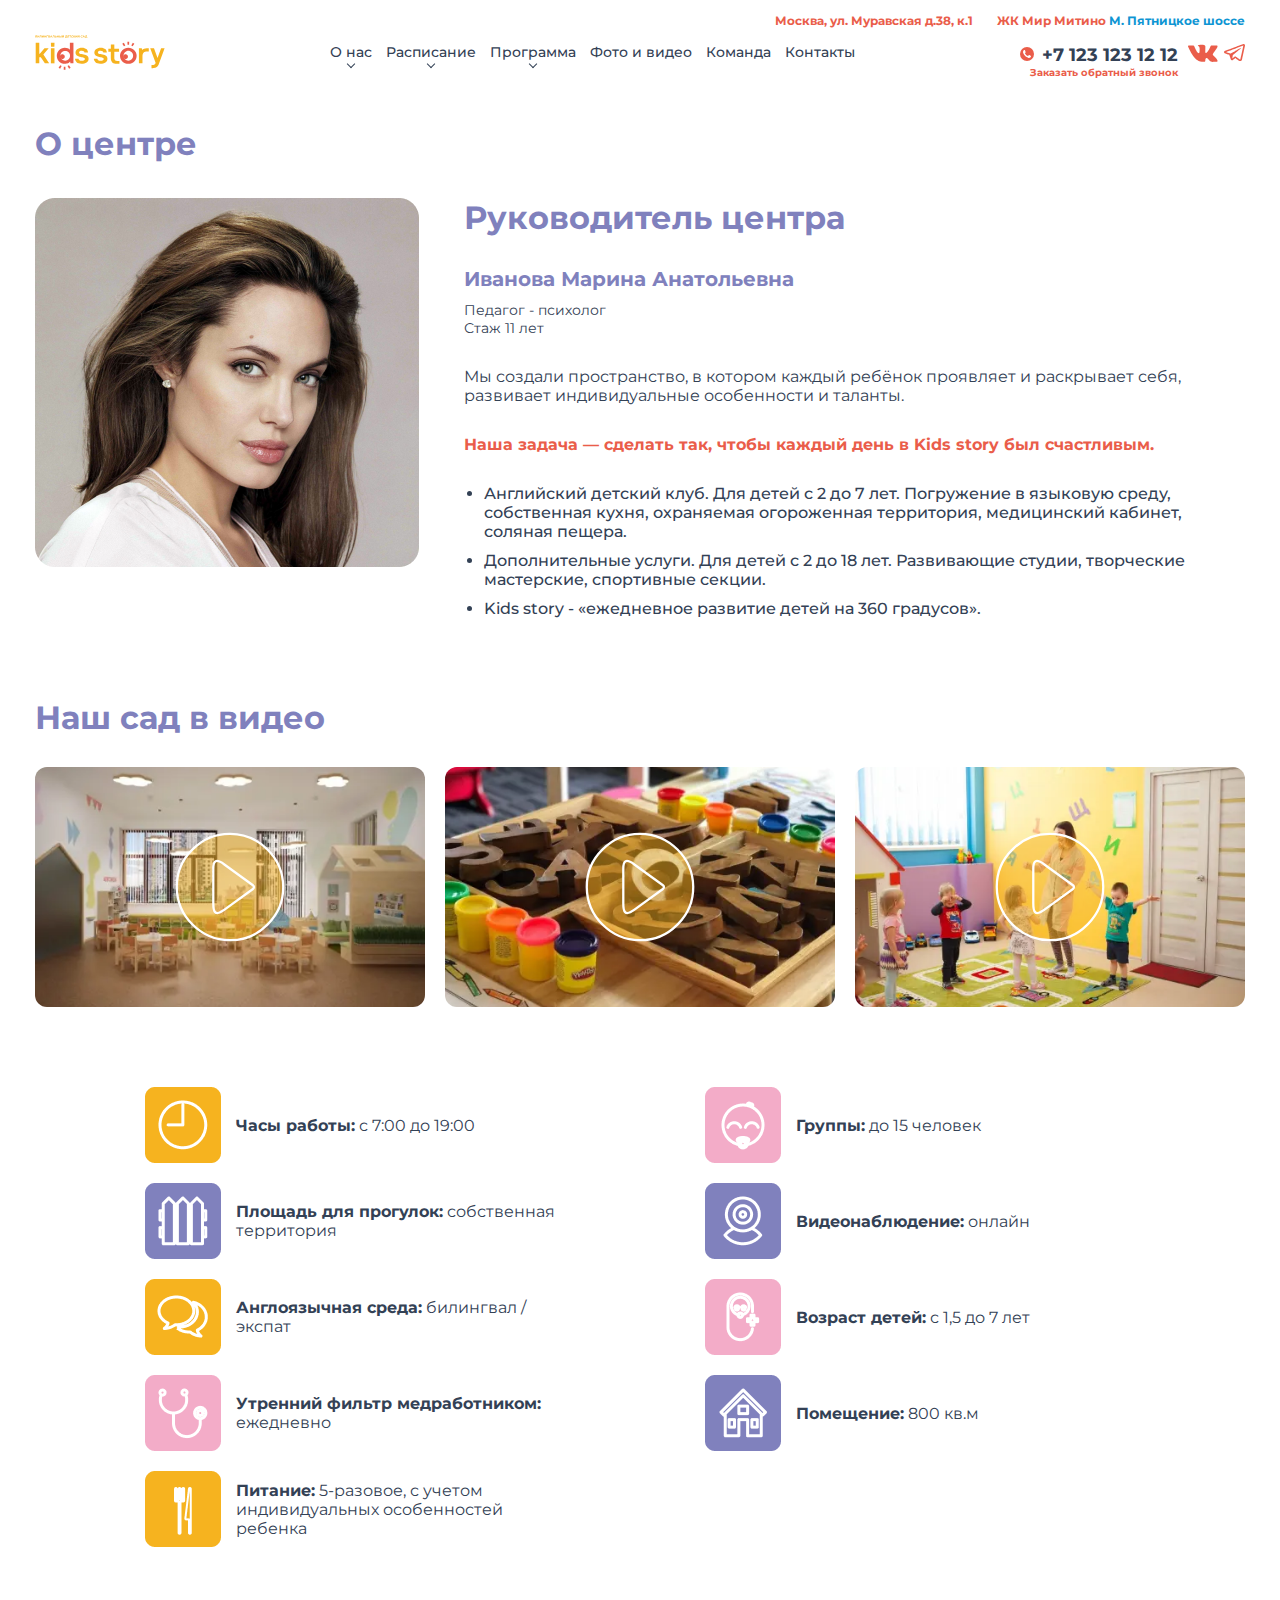
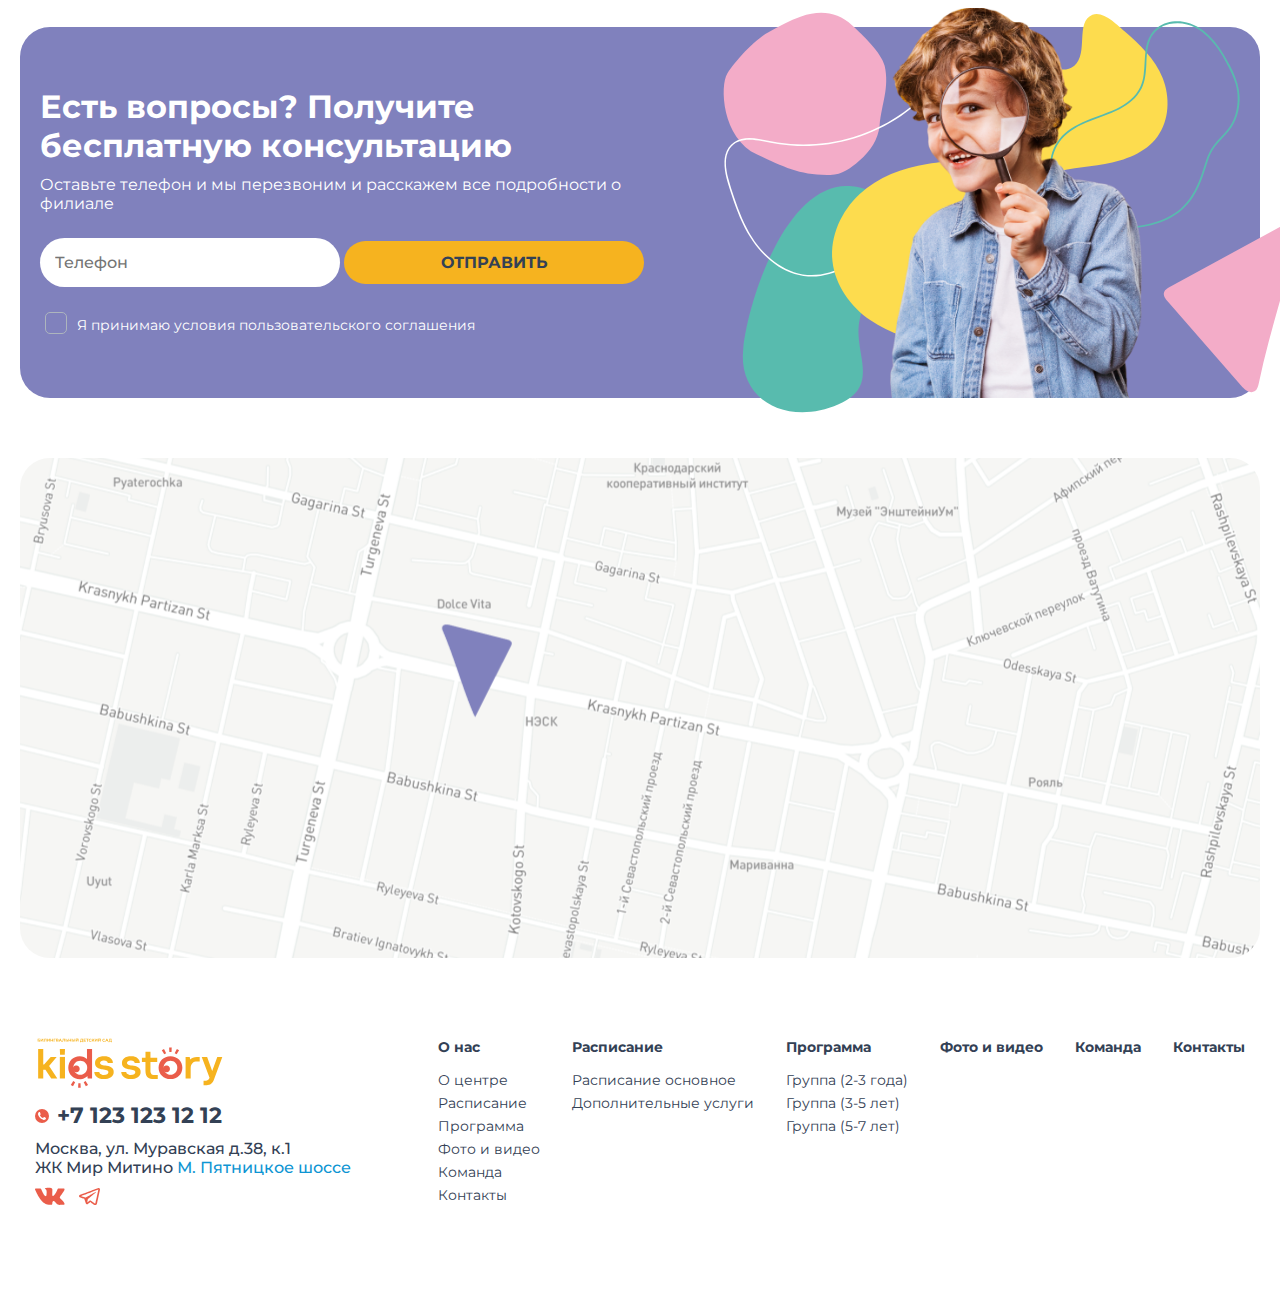
==== commit 9c002d91: "v0.3.0" ====
--- a/about.html
+++ b/about.html
@@ -1,754 +1,663 @@
 <!DOCTYPE html>
 <html lang="en">
-    <head>
-        <meta charset="UTF-8" />
-        <meta http-equiv="X-UA-Compatible" content="IE=edge" />
-        <meta name="viewport" content="width=device-width, initial-scale=1.0" />
-        <title>KidStory | О центре</title>
-        <link rel="stylesheet" href="assets/css/style.css" />
-    </head>
-    <body>
-        <div class="wrapper">
-            <div class="loader">
-                <div class="lds-roller">
-                    <div class="circle"></div>
-                    <div class="circle"></div>
-                    <div class="circle"></div>
-                    <div class="circle"></div>
-                    <div class="circle"></div>
-                    <div class="circle"></div>
-                    <div class="circle"></div>
-                    <div class="circle"></div>
+  <head>
+    <meta charset="UTF-8" />
+    <meta http-equiv="X-UA-Compatible" content="IE=edge" />
+    <meta name="viewport" content="width=device-width, initial-scale=1.0" />
+    <title>KidStory | О центре</title>
+    <link rel="stylesheet" href="assets/css/style.css" />
+  </head>
+  <body>
+    <div class="wrapper">
+      <div class="loader">
+        <div class="lds-roller">
+          <div class="circle"></div>
+          <div class="circle"></div>
+          <div class="circle"></div>
+          <div class="circle"></div>
+          <div class="circle"></div>
+          <div class="circle"></div>
+          <div class="circle"></div>
+          <div class="circle"></div>
+        </div>
+      </div>
+
+      <header class="header">
+        <div class="header-top">
+          <address class="address">
+            <span>Москва, ул. Муравская д.38, к.1</span>
+
+            <span>ЖК Мир Митино <span class="blue">М. Пятницкое шоссе</span></span>
+          </address>
+        </div>
+
+        <div class="header-bottom">
+          <div class="logo-container">
+            <a href="./index.html"><img width="130px" height="35px" src="assets/img/logo.svg" alt="Логотип" /></a>
+          </div>
+
+          <div class="navigation-container">
+            <nav class="navigation">
+              <ul class="navigation-list">
+                <li class="navigation-elem">
+                  <a class="navigation-link nav-about" href="./about.html"> О нас</a>
+                </li>
+                <li class="navigation-elem">
+                  <a class="navigation-link nav-schedule" href="#">Расписание</a>
+                </li>
+                <li class="navigation-elem">
+                  <a class="navigation-link nav-program" href="#">Программа</a>
+                </li>
+                <li class="navigation-elem">
+                  <a class="navigation-link" href="#">Фото и видео</a>
+                </li>
+                <li class="navigation-elem">
+                  <a class="navigation-link" href="#">Команда</a>
+                </li>
+                <li class="navigation-elem">
+                  <a class="navigation-link" href="#">Контакты</a>
+                </li>
+              </ul>
+            </nav>
+          </div>
+
+          <div class="contacts-container">
+            <div class="phone-container">
+              <a class="link-phone" href="tel:+71231231212">+7 123 123 12 12</a>
+            </div>
+
+            <a class="link-vk link" href="#">
+              <svg width="30" height="18" viewBox="0 0 30 18" fill="none" xmlns="http://www.w3.org/2000/svg">
+                <path
+                  fill-rule="evenodd"
+                  clip-rule="evenodd"
+                  d="M9.81963 2.02019C10.236 2.05532 10.5664 2.19479 10.85 2.38092C11.1834 2.59978 11.2732 2.79211 11.401 3.2273C11.816 4.64049 11.6456 6.31219 11.4951 7.75684C11.4592 8.10122 11.4016 8.37108 11.2823 8.65337C11.1621 8.93788 11.0958 9.04141 10.9204 9.1061C10.2901 9.33868 9.66767 8.59473 9.33919 8.18477C8.87809 7.60919 8.35495 6.66217 8.00975 5.96142C7.85851 5.65446 7.72995 5.45527 7.58543 5.16219L6.44968 2.74257C6.30477 2.4121 6.25818 2.18993 6.02443 1.94428C5.49965 1.39274 5.09134 1.55215 4.1589 1.55194C3.70152 1.5518 0.978577 1.51544 0.656117 1.57291C0.478526 1.60459 0.354347 1.65632 0.236776 1.73331C0.0958367 1.8256 0.0243766 1.94936 0 2.0907V2.34593C0.0599157 2.77442 0.376776 3.27558 0.495494 3.56675C1.25983 5.44195 2.59974 7.8732 3.68591 9.69909C4.50946 11.0836 5.78341 12.814 6.79808 14.0376C7.39887 14.7622 7.25595 14.5242 7.7262 14.9702C8.0569 15.2839 8.37414 15.5318 8.75631 15.7994C11.6227 17.8068 12.6939 17.8242 16.0002 17.8242C17.473 17.8242 17.2636 16.9003 17.3316 16.0126C17.3657 15.5679 17.4749 15.088 17.6354 14.7399C17.7205 14.5554 17.8243 14.3801 17.9487 14.238C18.5453 13.5565 19.145 14.0174 19.6913 14.5521L20.7701 15.7417C21.1913 16.2936 22.2041 17.2876 22.8741 17.5898C24.0277 18.1102 25.3242 17.8179 26.4548 17.8238C27.5945 17.8298 29.5744 18.0354 29.5744 16.9462C29.5744 16.2598 29.2278 15.9009 28.9639 15.4577C28.4644 14.6188 26.3968 12.5158 25.6047 11.8377C25.4148 11.6751 24.7801 10.9722 24.7801 10.5075C24.7801 9.62745 26.298 7.87538 26.9337 7.01208C27.661 6.02439 31.2728 1.55194 28.5924 1.55194L23.5337 1.58577C23.2663 1.55427 23.0717 1.59071 22.8871 1.74082C22.7076 1.88678 22.6196 2.04073 22.5276 2.25452C22.0663 3.32639 21.7925 4.14134 21.1655 5.20571C21.0494 5.40258 20.9961 5.53522 20.8775 5.73336L19.8705 7.34692C19.75 7.53132 19.64 7.671 19.5128 7.86245C19.2941 8.19161 18.4297 9.10272 18.1374 9.10272C17.3021 9.10272 17.2705 7.83158 17.271 6.93699L17.3789 2.49618C17.2606 1.34009 16.8891 1.07154 15.9438 0.906662C14.7678 0.701541 12.1619 0.753764 11.0476 0.981825C10.5675 1.08007 9.83232 1.44239 9.81963 2.02019Z"
+                  fill="#EA5D4A" />
+              </svg>
+            </a>
+
+            <a class="link-tg link" href="#">
+              <svg width="21" height="17" viewBox="0 0 21 17" fill="none" xmlns="http://www.w3.org/2000/svg">
+                <path
+                  fill-rule="evenodd"
+                  clip-rule="evenodd"
+                  d="M11.1098 12.2018C11.0441 12.2423 11.0082 12.2988 10.9395 12.3419C10.9186 12.3554 10.9126 12.3554 10.8917 12.3716C10.8797 12.3797 10.8618 12.3985 10.8499 12.4093L10.2223 12.9319C10.1835 12.9616 10.1715 12.9643 10.1327 12.9993L8.61462 14.252C8.57876 14.2844 8.56382 14.2871 8.52497 14.3167C8.43234 14.3921 8.35464 14.481 8.25304 14.543C8.27396 14.3086 8.38154 13.7887 8.42636 13.5516C8.51302 13.0828 8.5937 12.5197 8.68634 12.0618C8.70726 11.954 8.8238 11.1512 8.86863 11.0811L10.5361 9.68018C10.6138 9.629 10.6945 9.5347 10.7781 9.47274L12.5532 7.98291C12.5711 7.96944 12.5831 7.95867 12.595 7.94789L13.1807 7.45757C13.2913 7.35519 13.3959 7.27706 13.5064 7.17738L13.6708 7.04537C13.7276 6.99419 13.7754 6.943 13.8381 6.89989L14.0742 6.70323C14.1669 6.63318 14.2386 6.55236 14.3372 6.485L15.2367 5.71989C15.2755 5.69025 15.2875 5.68756 15.3263 5.65253L16.2407 4.88741C16.2736 4.86317 16.2945 4.84162 16.3244 4.81467C16.3543 4.78773 16.3722 4.76618 16.4051 4.73924C16.5276 4.63956 16.7159 4.50216 16.8085 4.38362C16.9758 4.17618 16.8324 3.82056 16.2288 4.18426C15.924 4.37015 15.5325 4.5776 15.2068 4.75002L15.0962 4.81198C15.0932 4.81198 15.0872 4.81467 15.0843 4.81737C15.0633 4.82814 15.0633 4.83084 15.0454 4.84162C14.9468 4.89819 14.8362 4.96015 14.7346 5.01673C14.627 5.07331 14.5284 5.12719 14.4209 5.18915C14.3133 5.25381 14.2027 5.30769 14.0981 5.36965L13.4078 5.76299C13.375 5.78185 13.357 5.78724 13.3242 5.8061C13.2883 5.82226 13.2734 5.83034 13.2405 5.8492L12.2155 6.42573C12.1019 6.47962 12.0123 6.53889 11.9017 6.60085L11.0321 7.08309C11.0023 7.10195 10.9903 7.11003 10.9544 7.12889L9.54995 7.91017C9.49318 7.9452 9.44835 7.97483 9.39456 8.00447L8.95827 8.24693C8.93138 8.2631 8.94034 8.25771 8.91943 8.26849L8.16937 8.68068C7.73308 8.92045 7.30874 9.1737 6.86946 9.40808C6.80372 9.4431 6.77384 9.46466 6.70511 9.49699C6.65132 9.52393 6.58558 9.55356 6.55271 9.59397C6.4511 9.5347 5.84149 9.37306 5.67714 9.32457L3.02056 8.51095C2.81735 8.44899 2.63507 8.39511 2.43186 8.33584L2.16292 8.25502C2.0912 8.23346 1.92684 8.17419 1.84915 8.16611C1.90593 8.09876 2.19878 8.02602 2.30934 7.97753L2.9339 7.74314C3.11319 7.67309 3.29249 7.60035 3.4688 7.5357C3.65706 7.46565 3.83934 7.40099 4.02163 7.32825L4.83743 7.01574C5.01673 6.95108 5.19304 6.86487 5.3813 6.80829C5.76679 6.69245 7.11749 6.14555 7.5478 5.9866C7.63447 5.95427 7.7271 5.91925 7.82273 5.87884C8.27396 5.69833 8.74013 5.54208 9.19435 5.36696L9.60673 5.20801C10.1028 5.00595 10.6108 4.83084 11.1098 4.63417L13.8471 3.59695C14.2864 3.42992 14.6958 3.24941 15.144 3.10124L15.3532 3.02581C15.401 3.00695 15.4369 2.99348 15.4907 2.97462C15.5893 2.93959 15.6759 2.90188 15.7656 2.86955L18.7808 1.72995C18.9391 1.66799 19.1812 1.56023 19.3396 1.5279C19.3396 1.68954 19.1095 2.65133 19.0706 2.84261C19.0467 2.95576 19.0228 3.05813 18.9989 3.1632C18.975 3.27097 18.9571 3.38412 18.9272 3.49188L18.8555 3.84481C18.8525 3.87713 18.8465 3.90677 18.8405 3.93371L17.5376 9.93073C17.5317 9.95498 17.5257 9.97114 17.5197 9.98731C17.5167 9.99808 17.5137 10.0358 17.5078 10.0654L17.4809 10.2001C17.4629 10.316 17.433 10.4184 17.4091 10.5342C17.3135 10.9653 17.2179 11.4125 17.1193 11.8489C17.0864 11.9971 16.3782 15.3243 16.3334 15.424C16.2288 15.6449 15.927 15.5263 15.7925 15.4267C15.3652 15.1114 14.902 14.8286 14.4746 14.5107C14.1878 14.2951 13.877 14.0931 13.5782 13.891C13.375 13.7536 12.8909 13.4007 12.7385 13.3091L12.4964 13.1448C12.4934 13.1421 12.4904 13.1394 12.4874 13.1394L12.4187 13.0963C12.3948 13.0774 12.3828 13.0693 12.356 13.0505C12.2663 12.9912 12.1916 12.9346 12.1049 12.8781L11.5013 12.4524C11.4774 12.4362 11.4565 12.4255 11.4326 12.4093L11.1875 12.2342C11.1547 12.2126 11.1547 12.2099 11.1098 12.2018V12.2018ZM5.23189 10.7282C5.23487 10.774 5.24384 10.7848 5.25579 10.8225L5.46198 11.4475C5.50681 11.5687 5.54565 11.7061 5.59347 11.8301L5.85644 12.6086C6.09849 13.2552 6.28974 13.9072 6.52581 14.5511C6.57661 14.6831 6.6065 14.8043 6.65431 14.9363C6.76189 15.2192 6.82165 15.397 6.98003 15.6583L7.08761 15.8119C7.17726 15.9116 7.25794 15.9978 7.36851 16.0732C7.43425 16.1163 7.46114 16.1325 7.54482 16.1648C7.92134 16.3211 8.30982 16.2807 8.68036 16.1379C8.89851 16.0517 9.19435 15.7607 9.41548 15.5748L9.59478 15.4294C9.63064 15.3997 9.64857 15.3943 9.68443 15.362C9.70236 15.3485 9.70833 15.3431 9.72925 15.327L9.74419 15.3135C9.74718 15.3135 9.75017 15.3081 9.75316 15.3081L10.058 15.0657C10.2373 14.9309 10.3986 14.772 10.5749 14.6346C10.6975 14.5376 10.805 14.4298 10.9335 14.3382C10.9694 14.3113 10.9903 14.2898 11.0232 14.2574C11.062 14.2224 11.071 14.2197 11.1128 14.1901C11.1517 14.1631 11.1666 14.1416 11.2085 14.1146C11.4923 14.2871 11.8928 14.5699 12.1826 14.7828C12.2364 14.8232 12.2812 14.8447 12.332 14.8851L13.5961 15.7607C13.6439 15.7984 13.6857 15.82 13.7336 15.8577L13.871 15.9547C13.9248 15.9897 13.9666 16.0194 14.0174 16.0571C14.0653 16.0894 14.1131 16.1163 14.1579 16.1514C14.391 16.3319 14.6539 16.4773 14.89 16.6552L15.0006 16.7333C15.2128 16.8922 15.6431 17 15.9598 17C16.4858 17 16.8234 16.9434 17.2388 16.6821L17.5795 16.3857C17.7408 16.2349 17.8903 15.9736 17.9381 15.7661L18.3415 13.9207C18.4192 13.5677 18.4879 13.2283 18.5656 12.8727C18.5865 12.7811 18.6015 12.6976 18.6224 12.614C18.6343 12.5575 18.6254 12.5682 18.6433 12.5009L18.7718 11.8812C19.1633 10.1328 19.5338 8.34661 19.9253 6.60354C19.9432 6.51733 19.9641 6.41765 19.9731 6.36108C19.9821 6.3072 19.994 6.27487 20 6.24254L20.0926 5.8061C20.0956 5.8034 20.0956 5.80071 20.0956 5.79801L20.9264 1.96973C21.0459 1.42552 21.0489 1.00525 20.7142 0.55264L20.5767 0.396383C20.4273 0.248209 20.2181 0.148528 20.003 0.0757876C19.3396 -0.147821 18.6582 0.172775 18.0576 0.399077L16.668 0.929811C16.6202 0.94867 16.5993 0.954058 16.5485 0.970222C16.5127 0.980999 16.4828 0.997163 16.4469 1.01063L15.8911 1.21538C15.7447 1.26927 15.6072 1.32584 15.4578 1.38511L13.0433 2.2984C12.9686 2.32804 12.8909 2.35229 12.8251 2.38192L11.5162 2.88033C11.3668 2.93959 11.2234 2.99078 11.071 3.05275L10.1954 3.38142C10.1476 3.39759 10.1446 3.40298 10.0908 3.42184C10.037 3.438 10.0251 3.44608 9.97728 3.46494L5.51876 5.15952C5.47394 5.17838 5.45302 5.18646 5.40521 5.20262L3.89313 5.78185C3.86026 5.79532 3.8244 5.8061 3.78556 5.81957C3.75567 5.82765 3.7497 5.83034 3.72579 5.83843L2.79643 6.19135C2.64702 6.24793 2.50956 6.30181 2.35716 6.35838L1.27241 6.77596C1.08415 6.8487 0.925768 6.92683 0.752448 7.01574L0.653835 7.07501C0.405807 7.23665 0.220533 7.43332 0.0980139 7.69195C-0.114154 8.14186 0.0412365 8.58639 0.343053 8.95278C0.534303 9.18447 0.943698 9.42963 1.25448 9.52662C1.34712 9.55626 1.40987 9.57242 1.49653 9.60475L3.34927 10.1705C3.66005 10.2648 3.96784 10.3753 4.2846 10.448C4.43401 10.483 4.59837 10.5396 4.75077 10.5881C4.86433 10.6231 5.12132 10.7201 5.23189 10.7282V10.7282Z"
+                  fill="#EA5D4A" />
+              </svg>
+            </a>
+
+            <button class="burger" aria-label="Открыть меню">
+              <div class="line"></div>
+              <div class="line"></div>
+              <div class="line"></div>
+            </button>
+          </div>
+
+          <button class="btn-enroll open-enroll" aria-label="Записаться на экскурсию">Записаться на экскурсию</button>
+        </div>
+
+        <div class="header-dropdown header-navigation-dropdown-about">
+          <div class="dropdown-content">
+            <nav class="dropdown-navigation">
+              <ul class="dropdown-list">
+                <li class="dropdown-elem">
+                  <a class="dropdown-link" href="./about.html">О центре</a>
+                </li>
+                <li class="dropdown-elem">
+                  <a class="dropdown-link" href="#">Документы</a>
+                </li>
+                <li class="dropdown-elem">
+                  <a class="dropdown-link" href="#">Родителям</a>
+                </li>
+                <li class="dropdown-elem">
+                  <a class="dropdown-link" href="#">Питание</a>
+                </li>
+                <li class="dropdown-elem">
+                  <a class="dropdown-link" href="#">Новости</a>
+                </li>
+                <li class="dropdown-elem">
+                  <a class="dropdown-link" href="#">Отзывы</a>
+                </li>
+              </ul>
+            </nav>
+          </div>
+        </div>
+
+        <div class="header-dropdown header-navigation-dropdown-schedule">
+          <div class="dropdown-content">
+            <nav class="dropdown-navigation">
+              <ul class="dropdown-list">
+                <li class="dropdown-elem">
+                  <a class="dropdown-link" href="./about.html">О центре</a>
+                </li>
+
+                <li class="dropdown-elem">
+                  <a class="dropdown-link" href="#">Документы</a>
+                </li>
+
+                <li class="dropdown-elem">
+                  <a class="dropdown-link" href="#">Родителям</a>
+                </li>
+
+                <li class="dropdown-elem">
+                  <a class="dropdown-link" href="#">Питание</a>
+                </li>
+
+                <li class="dropdown-elem">
+                  <a class="dropdown-link" href="#">Новости</a>
+                </li>
+
+                <li class="dropdown-elem">
+                  <a class="dropdown-link" href="#">Отзывы</a>
+                </li>
+              </ul>
+            </nav>
+          </div>
+        </div>
+
+        <div class="header-dropdown header-navigation-dropdown-program">
+          <div class="dropdown-content">
+            <nav class="dropdown-navigation">
+              <ul class="dropdown-list">
+                <li class="dropdown-elem">
+                  <a class="dropdown-link" href="./about.html">О центре</a>
+                </li>
+
+                <li class="dropdown-elem">
+                  <a class="dropdown-link" href="#">Документы</a>
+                </li>
+
+                <li class="dropdown-elem">
+                  <a class="dropdown-link" href="#">Родителям</a>
+                </li>
+
+                <li class="dropdown-elem">
+                  <a class="dropdown-link" href="#">Питание</a>
+                </li>
+
+                <li class="dropdown-elem">
+                  <a class="dropdown-link" href="#">Новости</a>
+                </li>
+
+                <li class="dropdown-elem">
+                  <a class="dropdown-link" href="#">Отзывы</a>
+                </li>
+              </ul>
+            </nav>
+          </div>
+        </div>
+
+        <div class="header-hidden-menu">
+          <button class="hidden-menu-close-btn" aria-label="Закрыть меню">
+            <svg width="40" height="40" viewBox="0 0 40 40" fill="none" xmlns="http://www.w3.org/2000/svg">
+              <path
+                d="M29.4717 29.8238L9.82373 10.1758"
+                stroke="white"
+                stroke-width="2"
+                stroke-miterlimit="22.9256"
+                stroke-linecap="round"
+                stroke-linejoin="round" />
+              <path
+                d="M29.4717 10.1757L9.82373 29.8237"
+                stroke="white"
+                stroke-width="2"
+                stroke-miterlimit="22.9256"
+                stroke-linecap="round"
+                stroke-linejoin="round" />
+            </svg>
+          </button>
+
+          <nav class="hidden-navigation">
+            <ul class="hidden-navigation-list">
+              <li class="hidden-navigation-elem">
+                <a class="hidden-navigation-link" href="./about.html"> О нас</a>
+              </li>
+
+              <li class="hidden-navigation-elem">
+                <a class="hidden-navigation-link" href="#">Расписание</a>
+              </li>
+
+              <li class="hidden-navigation-elem">
+                <a class="hidden-navigation-link" href="#">Программа</a>
+              </li>
+
+              <li class="hidden-navigation-elem">
+                <a class="hidden-navigation-link" href="#">Фото и видео</a>
+              </li>
+
+              <li class="hidden-navigation-elem">
+                <a class="hidden-navigation-link" href="#">Команда</a>
+              </li>
+
+              <li class="hidden-navigation-elem">
+                <a class="hidden-navigation-link" href="#">Контакты</a>
+              </li>
+            </ul>
+          </nav>
+
+          <button class="hidden-btn-enroll open-enroll" aria-label="Записаться на экскурсию">
+            Записаться на экскурсию
+          </button>
+
+          <div class="hidden-phone-container">
+            <a class="link-phone" href="tel:+71231231212">+7 123 123 12 12</a>
+          </div>
+
+          <div class="hidden-socials">
+            <a class="link-vk link" href="#">
+              <svg width="30" height="18" viewBox="0 0 30 18" fill="none" xmlns="http://www.w3.org/2000/svg">
+                <path
+                  fill-rule="evenodd"
+                  clip-rule="evenodd"
+                  d="M9.81963 2.02019C10.236 2.05532 10.5664 2.19479 10.85 2.38092C11.1834 2.59978 11.2732 2.79211 11.401 3.2273C11.816 4.64049 11.6456 6.31219 11.4951 7.75684C11.4592 8.10122 11.4016 8.37108 11.2823 8.65337C11.1621 8.93788 11.0958 9.04141 10.9204 9.1061C10.2901 9.33868 9.66767 8.59473 9.33919 8.18477C8.87809 7.60919 8.35495 6.66217 8.00975 5.96142C7.85851 5.65446 7.72995 5.45527 7.58543 5.16219L6.44968 2.74257C6.30477 2.4121 6.25818 2.18993 6.02443 1.94428C5.49965 1.39274 5.09134 1.55215 4.1589 1.55194C3.70152 1.5518 0.978577 1.51544 0.656117 1.57291C0.478526 1.60459 0.354347 1.65632 0.236776 1.73331C0.0958367 1.8256 0.0243766 1.94936 0 2.0907V2.34593C0.0599157 2.77442 0.376776 3.27558 0.495494 3.56675C1.25983 5.44195 2.59974 7.8732 3.68591 9.69909C4.50946 11.0836 5.78341 12.814 6.79808 14.0376C7.39887 14.7622 7.25595 14.5242 7.7262 14.9702C8.0569 15.2839 8.37414 15.5318 8.75631 15.7994C11.6227 17.8068 12.6939 17.8242 16.0002 17.8242C17.473 17.8242 17.2636 16.9003 17.3316 16.0126C17.3657 15.5679 17.4749 15.088 17.6354 14.7399C17.7205 14.5554 17.8243 14.3801 17.9487 14.238C18.5453 13.5565 19.145 14.0174 19.6913 14.5521L20.7701 15.7417C21.1913 16.2936 22.2041 17.2876 22.8741 17.5898C24.0277 18.1102 25.3242 17.8179 26.4548 17.8238C27.5945 17.8298 29.5744 18.0354 29.5744 16.9462C29.5744 16.2598 29.2278 15.9009 28.9639 15.4577C28.4644 14.6188 26.3968 12.5158 25.6047 11.8377C25.4148 11.6751 24.7801 10.9722 24.7801 10.5075C24.7801 9.62745 26.298 7.87538 26.9337 7.01208C27.661 6.02439 31.2728 1.55194 28.5924 1.55194L23.5337 1.58577C23.2663 1.55427 23.0717 1.59071 22.8871 1.74082C22.7076 1.88678 22.6196 2.04073 22.5276 2.25452C22.0663 3.32639 21.7925 4.14134 21.1655 5.20571C21.0494 5.40258 20.9961 5.53522 20.8775 5.73336L19.8705 7.34692C19.75 7.53132 19.64 7.671 19.5128 7.86245C19.2941 8.19161 18.4297 9.10272 18.1374 9.10272C17.3021 9.10272 17.2705 7.83158 17.271 6.93699L17.3789 2.49618C17.2606 1.34009 16.8891 1.07154 15.9438 0.906662C14.7678 0.701541 12.1619 0.753764 11.0476 0.981825C10.5675 1.08007 9.83232 1.44239 9.81963 2.02019Z"
+                  fill="#EA5D4A" />
+              </svg>
+            </a>
+
+            <a class="link-tg link" href="#">
+              <svg width="21" height="17" viewBox="0 0 21 17" fill="none" xmlns="http://www.w3.org/2000/svg">
+                <path
+                  fill-rule="evenodd"
+                  clip-rule="evenodd"
+                  d="M11.1098 12.2018C11.0441 12.2423 11.0082 12.2988 10.9395 12.3419C10.9186 12.3554 10.9126 12.3554 10.8917 12.3716C10.8797 12.3797 10.8618 12.3985 10.8499 12.4093L10.2223 12.9319C10.1835 12.9616 10.1715 12.9643 10.1327 12.9993L8.61462 14.252C8.57876 14.2844 8.56382 14.2871 8.52497 14.3167C8.43234 14.3921 8.35464 14.481 8.25304 14.543C8.27396 14.3086 8.38154 13.7887 8.42636 13.5516C8.51302 13.0828 8.5937 12.5197 8.68634 12.0618C8.70726 11.954 8.8238 11.1512 8.86863 11.0811L10.5361 9.68018C10.6138 9.629 10.6945 9.5347 10.7781 9.47274L12.5532 7.98291C12.5711 7.96944 12.5831 7.95867 12.595 7.94789L13.1807 7.45757C13.2913 7.35519 13.3959 7.27706 13.5064 7.17738L13.6708 7.04537C13.7276 6.99419 13.7754 6.943 13.8381 6.89989L14.0742 6.70323C14.1669 6.63318 14.2386 6.55236 14.3372 6.485L15.2367 5.71989C15.2755 5.69025 15.2875 5.68756 15.3263 5.65253L16.2407 4.88741C16.2736 4.86317 16.2945 4.84162 16.3244 4.81467C16.3543 4.78773 16.3722 4.76618 16.4051 4.73924C16.5276 4.63956 16.7159 4.50216 16.8085 4.38362C16.9758 4.17618 16.8324 3.82056 16.2288 4.18426C15.924 4.37015 15.5325 4.5776 15.2068 4.75002L15.0962 4.81198C15.0932 4.81198 15.0872 4.81467 15.0843 4.81737C15.0633 4.82814 15.0633 4.83084 15.0454 4.84162C14.9468 4.89819 14.8362 4.96015 14.7346 5.01673C14.627 5.07331 14.5284 5.12719 14.4209 5.18915C14.3133 5.25381 14.2027 5.30769 14.0981 5.36965L13.4078 5.76299C13.375 5.78185 13.357 5.78724 13.3242 5.8061C13.2883 5.82226 13.2734 5.83034 13.2405 5.8492L12.2155 6.42573C12.1019 6.47962 12.0123 6.53889 11.9017 6.60085L11.0321 7.08309C11.0023 7.10195 10.9903 7.11003 10.9544 7.12889L9.54995 7.91017C9.49318 7.9452 9.44835 7.97483 9.39456 8.00447L8.95827 8.24693C8.93138 8.2631 8.94034 8.25771 8.91943 8.26849L8.16937 8.68068C7.73308 8.92045 7.30874 9.1737 6.86946 9.40808C6.80372 9.4431 6.77384 9.46466 6.70511 9.49699C6.65132 9.52393 6.58558 9.55356 6.55271 9.59397C6.4511 9.5347 5.84149 9.37306 5.67714 9.32457L3.02056 8.51095C2.81735 8.44899 2.63507 8.39511 2.43186 8.33584L2.16292 8.25502C2.0912 8.23346 1.92684 8.17419 1.84915 8.16611C1.90593 8.09876 2.19878 8.02602 2.30934 7.97753L2.9339 7.74314C3.11319 7.67309 3.29249 7.60035 3.4688 7.5357C3.65706 7.46565 3.83934 7.40099 4.02163 7.32825L4.83743 7.01574C5.01673 6.95108 5.19304 6.86487 5.3813 6.80829C5.76679 6.69245 7.11749 6.14555 7.5478 5.9866C7.63447 5.95427 7.7271 5.91925 7.82273 5.87884C8.27396 5.69833 8.74013 5.54208 9.19435 5.36696L9.60673 5.20801C10.1028 5.00595 10.6108 4.83084 11.1098 4.63417L13.8471 3.59695C14.2864 3.42992 14.6958 3.24941 15.144 3.10124L15.3532 3.02581C15.401 3.00695 15.4369 2.99348 15.4907 2.97462C15.5893 2.93959 15.6759 2.90188 15.7656 2.86955L18.7808 1.72995C18.9391 1.66799 19.1812 1.56023 19.3396 1.5279C19.3396 1.68954 19.1095 2.65133 19.0706 2.84261C19.0467 2.95576 19.0228 3.05813 18.9989 3.1632C18.975 3.27097 18.9571 3.38412 18.9272 3.49188L18.8555 3.84481C18.8525 3.87713 18.8465 3.90677 18.8405 3.93371L17.5376 9.93073C17.5317 9.95498 17.5257 9.97114 17.5197 9.98731C17.5167 9.99808 17.5137 10.0358 17.5078 10.0654L17.4809 10.2001C17.4629 10.316 17.433 10.4184 17.4091 10.5342C17.3135 10.9653 17.2179 11.4125 17.1193 11.8489C17.0864 11.9971 16.3782 15.3243 16.3334 15.424C16.2288 15.6449 15.927 15.5263 15.7925 15.4267C15.3652 15.1114 14.902 14.8286 14.4746 14.5107C14.1878 14.2951 13.877 14.0931 13.5782 13.891C13.375 13.7536 12.8909 13.4007 12.7385 13.3091L12.4964 13.1448C12.4934 13.1421 12.4904 13.1394 12.4874 13.1394L12.4187 13.0963C12.3948 13.0774 12.3828 13.0693 12.356 13.0505C12.2663 12.9912 12.1916 12.9346 12.1049 12.8781L11.5013 12.4524C11.4774 12.4362 11.4565 12.4255 11.4326 12.4093L11.1875 12.2342C11.1547 12.2126 11.1547 12.2099 11.1098 12.2018V12.2018ZM5.23189 10.7282C5.23487 10.774 5.24384 10.7848 5.25579 10.8225L5.46198 11.4475C5.50681 11.5687 5.54565 11.7061 5.59347 11.8301L5.85644 12.6086C6.09849 13.2552 6.28974 13.9072 6.52581 14.5511C6.57661 14.6831 6.6065 14.8043 6.65431 14.9363C6.76189 15.2192 6.82165 15.397 6.98003 15.6583L7.08761 15.8119C7.17726 15.9116 7.25794 15.9978 7.36851 16.0732C7.43425 16.1163 7.46114 16.1325 7.54482 16.1648C7.92134 16.3211 8.30982 16.2807 8.68036 16.1379C8.89851 16.0517 9.19435 15.7607 9.41548 15.5748L9.59478 15.4294C9.63064 15.3997 9.64857 15.3943 9.68443 15.362C9.70236 15.3485 9.70833 15.3431 9.72925 15.327L9.74419 15.3135C9.74718 15.3135 9.75017 15.3081 9.75316 15.3081L10.058 15.0657C10.2373 14.9309 10.3986 14.772 10.5749 14.6346C10.6975 14.5376 10.805 14.4298 10.9335 14.3382C10.9694 14.3113 10.9903 14.2898 11.0232 14.2574C11.062 14.2224 11.071 14.2197 11.1128 14.1901C11.1517 14.1631 11.1666 14.1416 11.2085 14.1146C11.4923 14.2871 11.8928 14.5699 12.1826 14.7828C12.2364 14.8232 12.2812 14.8447 12.332 14.8851L13.5961 15.7607C13.6439 15.7984 13.6857 15.82 13.7336 15.8577L13.871 15.9547C13.9248 15.9897 13.9666 16.0194 14.0174 16.0571C14.0653 16.0894 14.1131 16.1163 14.1579 16.1514C14.391 16.3319 14.6539 16.4773 14.89 16.6552L15.0006 16.7333C15.2128 16.8922 15.6431 17 15.9598 17C16.4858 17 16.8234 16.9434 17.2388 16.6821L17.5795 16.3857C17.7408 16.2349 17.8903 15.9736 17.9381 15.7661L18.3415 13.9207C18.4192 13.5677 18.4879 13.2283 18.5656 12.8727C18.5865 12.7811 18.6015 12.6976 18.6224 12.614C18.6343 12.5575 18.6254 12.5682 18.6433 12.5009L18.7718 11.8812C19.1633 10.1328 19.5338 8.34661 19.9253 6.60354C19.9432 6.51733 19.9641 6.41765 19.9731 6.36108C19.9821 6.3072 19.994 6.27487 20 6.24254L20.0926 5.8061C20.0956 5.8034 20.0956 5.80071 20.0956 5.79801L20.9264 1.96973C21.0459 1.42552 21.0489 1.00525 20.7142 0.55264L20.5767 0.396383C20.4273 0.248209 20.2181 0.148528 20.003 0.0757876C19.3396 -0.147821 18.6582 0.172775 18.0576 0.399077L16.668 0.929811C16.6202 0.94867 16.5993 0.954058 16.5485 0.970222C16.5127 0.980999 16.4828 0.997163 16.4469 1.01063L15.8911 1.21538C15.7447 1.26927 15.6072 1.32584 15.4578 1.38511L13.0433 2.2984C12.9686 2.32804 12.8909 2.35229 12.8251 2.38192L11.5162 2.88033C11.3668 2.93959 11.2234 2.99078 11.071 3.05275L10.1954 3.38142C10.1476 3.39759 10.1446 3.40298 10.0908 3.42184C10.037 3.438 10.0251 3.44608 9.97728 3.46494L5.51876 5.15952C5.47394 5.17838 5.45302 5.18646 5.40521 5.20262L3.89313 5.78185C3.86026 5.79532 3.8244 5.8061 3.78556 5.81957C3.75567 5.82765 3.7497 5.83034 3.72579 5.83843L2.79643 6.19135C2.64702 6.24793 2.50956 6.30181 2.35716 6.35838L1.27241 6.77596C1.08415 6.8487 0.925768 6.92683 0.752448 7.01574L0.653835 7.07501C0.405807 7.23665 0.220533 7.43332 0.0980139 7.69195C-0.114154 8.14186 0.0412365 8.58639 0.343053 8.95278C0.534303 9.18447 0.943698 9.42963 1.25448 9.52662C1.34712 9.55626 1.40987 9.57242 1.49653 9.60475L3.34927 10.1705C3.66005 10.2648 3.96784 10.3753 4.2846 10.448C4.43401 10.483 4.59837 10.5396 4.75077 10.5881C4.86433 10.6231 5.12132 10.7201 5.23189 10.7282V10.7282Z"
+                  fill="#EA5D4A" />
+              </svg>
+            </a>
+          </div>
+        </div>
+      </header>
+
+      <main>
+        <section class="about-centre">
+          <h3 class="about-center-title">О центре</h3>
+
+          <div class="container">
+            <div class="about-img">
+              <picture>
+                <source srcset="assets/img/about-page/boss.webp" type="webp/image" />
+                <img width="384px" height="369px" src="assets/img/about-page/boss.png" alt="Руководитель" />
+              </picture>
+            </div>
+
+            <div class="about">
+              <h3 class="about-title">Руководитель центра</h3>
+
+              <div class="about-boss">
+                <span class="name">Иванова Марина Анатольевна</span>
+
+                <span>Педагог - психолог</span>
+                <span>Стаж 11 лет</span>
+              </div>
+
+              <p class="about-subtitle">
+                Мы создали пространство, в котором каждый ребёнок проявляет и раскрывает себя, развивает индивидуальные
+                особенности и таланты.
+              </p>
+
+              <p class="about-mission">Наша задача — сделать так, чтобы каждый день в Kids story был счастливым.</p>
+
+              <ul class="about-list">
+                <li class="list-elem">
+                  Английский детский клуб. Для детей с 2 до 7 лет. Погружение в языковую среду, собственная кухня,
+                  охраняемая огороженная территория, медицинский кабинет, соляная пещера.
+                </li>
+                <li class="list-elem">
+                  Дополнительные услуги. Для детей с 2 до 18 лет. Развивающие студии, творческие мастерские, спортивные
+                  секции.
+                </li>
+                <li class="list-elem">Kids story - &laquo;ежедневное развитие детей на 360 градусов&raquo;.</li>
+              </ul>
+            </div>
+          </div>
+        </section>
+
+        <section class="video-gallery">
+          <h3 class="section-title">Наш сад в видео</h3>
+
+          <div class="video-container">
+            <div class="video"></div>
+            <div class="video"></div>
+            <div class="video"></div>
+          </div>
+        </section>
+
+        <section class="services">
+          <div class="service">
+            <img
+              width="76px"
+              height="76px"
+              loading="lazy"
+              decoding="async"
+              src="assets/img/service-icons/work_time.png"
+              alt="Иконка сервиса" />
+            <span><b>Часы работы:</b> с 7:00 до 19:00</span>
+          </div>
+
+          <div class="service">
+            <img
+              width="76px"
+              height="76px"
+              loading="lazy"
+              decoding="async"
+              src="assets/img/service-icons/groups.png"
+              alt="Иконка сервиса" />
+            <span><b>Группы:</b> до 15 человек</span>
+          </div>
+
+          <div class="service">
+            <img
+              width="76px"
+              height="76px"
+              loading="lazy"
+              decoding="async"
+              src="assets/img/service-icons/space.png"
+              alt="Иконка сервиса" />
+            <span><b>Площадь для прогулок:</b> собственная территория</span>
+          </div>
+
+          <div class="service">
+            <img
+              width="76px"
+              height="76px"
+              loading="lazy"
+              decoding="async"
+              src="assets/img/service-icons/video.png"
+              alt="Иконка сервиса" />
+            <span><b>Видеонаблюдение:</b> онлайн</span>
+          </div>
+
+          <div class="service">
+            <img
+              width="76px"
+              height="76px"
+              loading="lazy"
+              decoding="async"
+              src="assets/img/service-icons/eng.png"
+              alt="Иконка сервиса" />
+            <span><b>Англоязычная среда:</b> билингвал / экспат</span>
+          </div>
+
+          <div class="service">
+            <img
+              width="76px"
+              height="76px"
+              loading="lazy"
+              decoding="async"
+              src="assets/img/service-icons/age.png"
+              alt="Иконка сервиса" />
+            <span><b>Возраст детей:</b> с 1,5 до 7 лет</span>
+          </div>
+
+          <div class="service">
+            <img
+              width="76px"
+              height="76px"
+              loading="lazy"
+              decoding="async"
+              src="assets/img/service-icons/med.png"
+              alt="Иконка сервиса" />
+            <span><b>Утренний фильтр медработником:</b> ежедневно</span>
+          </div>
+
+          <div class="service">
+            <img
+              width="76px"
+              height="76px"
+              loading="lazy"
+              decoding="async"
+              src="assets/img/service-icons/house.png"
+              alt="Иконка сервиса" />
+            <span><b>Помещение:</b> 800 кв.м</span>
+          </div>
+          <div class="service">
+            <img
+              width="76px"
+              height="76px"
+              loading="lazy"
+              decoding="async"
+              src="assets/img/service-icons/food.png"
+              alt="Иконка сервиса" />
+            <span><b>Питание:</b> 5-разовое, с учетом индивидуальных особенностей ребенка</span>
+          </div>
+        </section>
+
+        <section class="consulting-first">
+          <div class="consulting-content">
+            <div class="content-left">
+              <h4 class="title">Есть вопросы? Получите бесплатную консультацию</h4>
+              <p class="paragraph">Оставьте телефон и мы перезвоним и расскажем все подробности о филиале</p>
+
+              <form id="consulting-form" class="consulting-form">
+                <input type="tel" name="consulting-phone" class="consulting-phone" placeholder="Телефон" required />
+                <input type="submit" name="consulting-submit" class="consulting-submit" value="отправить" />
+
+                <div class="checkbox-container">
+                  <div class="checkbox">
+                    <input
+                      id="form-consulting-checkbox"
+                      type="checkbox"
+                      class="input-checkbox"
+                      name="consulting-checkbox"
+                      aria-label="Чекбокс согласия с условиями"
+                      required />
+
+                    <label class="custom-checkbox" for="form-consulting-checkbox"></label>
+                  </div>
+
+                  <span class="agree">Я принимаю условия пользовательского соглашения</span>
                 </div>
+              </form>
             </div>
 
-            <header class="header">
-                <div class="header-top">
-                    <address class="address">
-                        <span>Москва, ул. Муравская д.38, к.1</span>
-
-                        <span
-                            >ЖК Мир Митино
-                            <span class="blue">М. Пятницкое шоссе</span></span
-                        >
-                    </address>
-                </div>
-
-                <div class="header-bottom">
-                    <div class="logo-container">
-                        <a href="/"
-                            ><img
-                                width="130px"
-                                height="35px"
-                                src="assets/img/logo.svg"
-                                alt="Логотип"
-                        /></a>
-                    </div>
-
-                    <div class="navigation-container">
-                        <nav class="navigation">
-                            <ul class="navigation-list">
-                                <li class="navigation-elem">
-                                    <a
-                                        class="navigation-link nav-about"
-                                        href="./about.html"
-                                    >
-                                        О нас</a
-                                    >
-                                </li>
-                                <li class="navigation-elem">
-                                    <a
-                                        class="navigation-link nav-schedule"
-                                        href="#"
-                                        >Расписание</a
-                                    >
-                                </li>
-                                <li class="navigation-elem">
-                                    <a
-                                        class="navigation-link nav-program"
-                                        href="#"
-                                        >Программа</a
-                                    >
-                                </li>
-                                <li class="navigation-elem">
-                                    <a class="navigation-link" href="#"
-                                        >Фото и видео</a
-                                    >
-                                </li>
-                                <li class="navigation-elem">
-                                    <a class="navigation-link" href="#"
-                                        >Команда</a
-                                    >
-                                </li>
-                                <li class="navigation-elem">
-                                    <a class="navigation-link" href="#"
-                                        >Контакты</a
-                                    >
-                                </li>
-                            </ul>
-                        </nav>
-                    </div>
-
-                    <div class="contacts-container">
-                        <div class="phone-container">
-                            <a class="link-phone" href="tel:+71231231212"
-                                >+7 123 123 12 12</a
-                            >
-                        </div>
-
-                        <a class="link-vk link" href="#">
-                            <svg
-                                width="30"
-                                height="18"
-                                viewBox="0 0 30 18"
-                                fill="none"
-                                xmlns="http://www.w3.org/2000/svg"
-                            >
-                                <path
-                                    fill-rule="evenodd"
-                                    clip-rule="evenodd"
-                                    d="M9.81963 2.02019C10.236 2.05532 10.5664 2.19479 10.85 2.38092C11.1834 2.59978 11.2732 2.79211 11.401 3.2273C11.816 4.64049 11.6456 6.31219 11.4951 7.75684C11.4592 8.10122 11.4016 8.37108 11.2823 8.65337C11.1621 8.93788 11.0958 9.04141 10.9204 9.1061C10.2901 9.33868 9.66767 8.59473 9.33919 8.18477C8.87809 7.60919 8.35495 6.66217 8.00975 5.96142C7.85851 5.65446 7.72995 5.45527 7.58543 5.16219L6.44968 2.74257C6.30477 2.4121 6.25818 2.18993 6.02443 1.94428C5.49965 1.39274 5.09134 1.55215 4.1589 1.55194C3.70152 1.5518 0.978577 1.51544 0.656117 1.57291C0.478526 1.60459 0.354347 1.65632 0.236776 1.73331C0.0958367 1.8256 0.0243766 1.94936 0 2.0907V2.34593C0.0599157 2.77442 0.376776 3.27558 0.495494 3.56675C1.25983 5.44195 2.59974 7.8732 3.68591 9.69909C4.50946 11.0836 5.78341 12.814 6.79808 14.0376C7.39887 14.7622 7.25595 14.5242 7.7262 14.9702C8.0569 15.2839 8.37414 15.5318 8.75631 15.7994C11.6227 17.8068 12.6939 17.8242 16.0002 17.8242C17.473 17.8242 17.2636 16.9003 17.3316 16.0126C17.3657 15.5679 17.4749 15.088 17.6354 14.7399C17.7205 14.5554 17.8243 14.3801 17.9487 14.238C18.5453 13.5565 19.145 14.0174 19.6913 14.5521L20.7701 15.7417C21.1913 16.2936 22.2041 17.2876 22.8741 17.5898C24.0277 18.1102 25.3242 17.8179 26.4548 17.8238C27.5945 17.8298 29.5744 18.0354 29.5744 16.9462C29.5744 16.2598 29.2278 15.9009 28.9639 15.4577C28.4644 14.6188 26.3968 12.5158 25.6047 11.8377C25.4148 11.6751 24.7801 10.9722 24.7801 10.5075C24.7801 9.62745 26.298 7.87538 26.9337 7.01208C27.661 6.02439 31.2728 1.55194 28.5924 1.55194L23.5337 1.58577C23.2663 1.55427 23.0717 1.59071 22.8871 1.74082C22.7076 1.88678 22.6196 2.04073 22.5276 2.25452C22.0663 3.32639 21.7925 4.14134 21.1655 5.20571C21.0494 5.40258 20.9961 5.53522 20.8775 5.73336L19.8705 7.34692C19.75 7.53132 19.64 7.671 19.5128 7.86245C19.2941 8.19161 18.4297 9.10272 18.1374 9.10272C17.3021 9.10272 17.2705 7.83158 17.271 6.93699L17.3789 2.49618C17.2606 1.34009 16.8891 1.07154 15.9438 0.906662C14.7678 0.701541 12.1619 0.753764 11.0476 0.981825C10.5675 1.08007 9.83232 1.44239 9.81963 2.02019Z"
-                                    fill="#EA5D4A"
-                                />
-                            </svg>
-                        </a>
-
-                        <a class="link-tg link" href="#">
-                            <svg
-                                width="21"
-                                height="17"
-                                viewBox="0 0 21 17"
-                                fill="none"
-                                xmlns="http://www.w3.org/2000/svg"
-                            >
-                                <path
-                                    fill-rule="evenodd"
-                                    clip-rule="evenodd"
-                                    d="M11.1098 12.2018C11.0441 12.2423 11.0082 12.2988 10.9395 12.3419C10.9186 12.3554 10.9126 12.3554 10.8917 12.3716C10.8797 12.3797 10.8618 12.3985 10.8499 12.4093L10.2223 12.9319C10.1835 12.9616 10.1715 12.9643 10.1327 12.9993L8.61462 14.252C8.57876 14.2844 8.56382 14.2871 8.52497 14.3167C8.43234 14.3921 8.35464 14.481 8.25304 14.543C8.27396 14.3086 8.38154 13.7887 8.42636 13.5516C8.51302 13.0828 8.5937 12.5197 8.68634 12.0618C8.70726 11.954 8.8238 11.1512 8.86863 11.0811L10.5361 9.68018C10.6138 9.629 10.6945 9.5347 10.7781 9.47274L12.5532 7.98291C12.5711 7.96944 12.5831 7.95867 12.595 7.94789L13.1807 7.45757C13.2913 7.35519 13.3959 7.27706 13.5064 7.17738L13.6708 7.04537C13.7276 6.99419 13.7754 6.943 13.8381 6.89989L14.0742 6.70323C14.1669 6.63318 14.2386 6.55236 14.3372 6.485L15.2367 5.71989C15.2755 5.69025 15.2875 5.68756 15.3263 5.65253L16.2407 4.88741C16.2736 4.86317 16.2945 4.84162 16.3244 4.81467C16.3543 4.78773 16.3722 4.76618 16.4051 4.73924C16.5276 4.63956 16.7159 4.50216 16.8085 4.38362C16.9758 4.17618 16.8324 3.82056 16.2288 4.18426C15.924 4.37015 15.5325 4.5776 15.2068 4.75002L15.0962 4.81198C15.0932 4.81198 15.0872 4.81467 15.0843 4.81737C15.0633 4.82814 15.0633 4.83084 15.0454 4.84162C14.9468 4.89819 14.8362 4.96015 14.7346 5.01673C14.627 5.07331 14.5284 5.12719 14.4209 5.18915C14.3133 5.25381 14.2027 5.30769 14.0981 5.36965L13.4078 5.76299C13.375 5.78185 13.357 5.78724 13.3242 5.8061C13.2883 5.82226 13.2734 5.83034 13.2405 5.8492L12.2155 6.42573C12.1019 6.47962 12.0123 6.53889 11.9017 6.60085L11.0321 7.08309C11.0023 7.10195 10.9903 7.11003 10.9544 7.12889L9.54995 7.91017C9.49318 7.9452 9.44835 7.97483 9.39456 8.00447L8.95827 8.24693C8.93138 8.2631 8.94034 8.25771 8.91943 8.26849L8.16937 8.68068C7.73308 8.92045 7.30874 9.1737 6.86946 9.40808C6.80372 9.4431 6.77384 9.46466 6.70511 9.49699C6.65132 9.52393 6.58558 9.55356 6.55271 9.59397C6.4511 9.5347 5.84149 9.37306 5.67714 9.32457L3.02056 8.51095C2.81735 8.44899 2.63507 8.39511 2.43186 8.33584L2.16292 8.25502C2.0912 8.23346 1.92684 8.17419 1.84915 8.16611C1.90593 8.09876 2.19878 8.02602 2.30934 7.97753L2.9339 7.74314C3.11319 7.67309 3.29249 7.60035 3.4688 7.5357C3.65706 7.46565 3.83934 7.40099 4.02163 7.32825L4.83743 7.01574C5.01673 6.95108 5.19304 6.86487 5.3813 6.80829C5.76679 6.69245 7.11749 6.14555 7.5478 5.9866C7.63447 5.95427 7.7271 5.91925 7.82273 5.87884C8.27396 5.69833 8.74013 5.54208 9.19435 5.36696L9.60673 5.20801C10.1028 5.00595 10.6108 4.83084 11.1098 4.63417L13.8471 3.59695C14.2864 3.42992 14.6958 3.24941 15.144 3.10124L15.3532 3.02581C15.401 3.00695 15.4369 2.99348 15.4907 2.97462C15.5893 2.93959 15.6759 2.90188 15.7656 2.86955L18.7808 1.72995C18.9391 1.66799 19.1812 1.56023 19.3396 1.5279C19.3396 1.68954 19.1095 2.65133 19.0706 2.84261C19.0467 2.95576 19.0228 3.05813 18.9989 3.1632C18.975 3.27097 18.9571 3.38412 18.9272 3.49188L18.8555 3.84481C18.8525 3.87713 18.8465 3.90677 18.8405 3.93371L17.5376 9.93073C17.5317 9.95498 17.5257 9.97114 17.5197 9.98731C17.5167 9.99808 17.5137 10.0358 17.5078 10.0654L17.4809 10.2001C17.4629 10.316 17.433 10.4184 17.4091 10.5342C17.3135 10.9653 17.2179 11.4125 17.1193 11.8489C17.0864 11.9971 16.3782 15.3243 16.3334 15.424C16.2288 15.6449 15.927 15.5263 15.7925 15.4267C15.3652 15.1114 14.902 14.8286 14.4746 14.5107C14.1878 14.2951 13.877 14.0931 13.5782 13.891C13.375 13.7536 12.8909 13.4007 12.7385 13.3091L12.4964 13.1448C12.4934 13.1421 12.4904 13.1394 12.4874 13.1394L12.4187 13.0963C12.3948 13.0774 12.3828 13.0693 12.356 13.0505C12.2663 12.9912 12.1916 12.9346 12.1049 12.8781L11.5013 12.4524C11.4774 12.4362 11.4565 12.4255 11.4326 12.4093L11.1875 12.2342C11.1547 12.2126 11.1547 12.2099 11.1098 12.2018V12.2018ZM5.23189 10.7282C5.23487 10.774 5.24384 10.7848 5.25579 10.8225L5.46198 11.4475C5.50681 11.5687 5.54565 11.7061 5.59347 11.8301L5.85644 12.6086C6.09849 13.2552 6.28974 13.9072 6.52581 14.5511C6.57661 14.6831 6.6065 14.8043 6.65431 14.9363C6.76189 15.2192 6.82165 15.397 6.98003 15.6583L7.08761 15.8119C7.17726 15.9116 7.25794 15.9978 7.36851 16.0732C7.43425 16.1163 7.46114 16.1325 7.54482 16.1648C7.92134 16.3211 8.30982 16.2807 8.68036 16.1379C8.89851 16.0517 9.19435 15.7607 9.41548 15.5748L9.59478 15.4294C9.63064 15.3997 9.64857 15.3943 9.68443 15.362C9.70236 15.3485 9.70833 15.3431 9.72925 15.327L9.74419 15.3135C9.74718 15.3135 9.75017 15.3081 9.75316 15.3081L10.058 15.0657C10.2373 14.9309 10.3986 14.772 10.5749 14.6346C10.6975 14.5376 10.805 14.4298 10.9335 14.3382C10.9694 14.3113 10.9903 14.2898 11.0232 14.2574C11.062 14.2224 11.071 14.2197 11.1128 14.1901C11.1517 14.1631 11.1666 14.1416 11.2085 14.1146C11.4923 14.2871 11.8928 14.5699 12.1826 14.7828C12.2364 14.8232 12.2812 14.8447 12.332 14.8851L13.5961 15.7607C13.6439 15.7984 13.6857 15.82 13.7336 15.8577L13.871 15.9547C13.9248 15.9897 13.9666 16.0194 14.0174 16.0571C14.0653 16.0894 14.1131 16.1163 14.1579 16.1514C14.391 16.3319 14.6539 16.4773 14.89 16.6552L15.0006 16.7333C15.2128 16.8922 15.6431 17 15.9598 17C16.4858 17 16.8234 16.9434 17.2388 16.6821L17.5795 16.3857C17.7408 16.2349 17.8903 15.9736 17.9381 15.7661L18.3415 13.9207C18.4192 13.5677 18.4879 13.2283 18.5656 12.8727C18.5865 12.7811 18.6015 12.6976 18.6224 12.614C18.6343 12.5575 18.6254 12.5682 18.6433 12.5009L18.7718 11.8812C19.1633 10.1328 19.5338 8.34661 19.9253 6.60354C19.9432 6.51733 19.9641 6.41765 19.9731 6.36108C19.9821 6.3072 19.994 6.27487 20 6.24254L20.0926 5.8061C20.0956 5.8034 20.0956 5.80071 20.0956 5.79801L20.9264 1.96973C21.0459 1.42552 21.0489 1.00525 20.7142 0.55264L20.5767 0.396383C20.4273 0.248209 20.2181 0.148528 20.003 0.0757876C19.3396 -0.147821 18.6582 0.172775 18.0576 0.399077L16.668 0.929811C16.6202 0.94867 16.5993 0.954058 16.5485 0.970222C16.5127 0.980999 16.4828 0.997163 16.4469 1.01063L15.8911 1.21538C15.7447 1.26927 15.6072 1.32584 15.4578 1.38511L13.0433 2.2984C12.9686 2.32804 12.8909 2.35229 12.8251 2.38192L11.5162 2.88033C11.3668 2.93959 11.2234 2.99078 11.071 3.05275L10.1954 3.38142C10.1476 3.39759 10.1446 3.40298 10.0908 3.42184C10.037 3.438 10.0251 3.44608 9.97728 3.46494L5.51876 5.15952C5.47394 5.17838 5.45302 5.18646 5.40521 5.20262L3.89313 5.78185C3.86026 5.79532 3.8244 5.8061 3.78556 5.81957C3.75567 5.82765 3.7497 5.83034 3.72579 5.83843L2.79643 6.19135C2.64702 6.24793 2.50956 6.30181 2.35716 6.35838L1.27241 6.77596C1.08415 6.8487 0.925768 6.92683 0.752448 7.01574L0.653835 7.07501C0.405807 7.23665 0.220533 7.43332 0.0980139 7.69195C-0.114154 8.14186 0.0412365 8.58639 0.343053 8.95278C0.534303 9.18447 0.943698 9.42963 1.25448 9.52662C1.34712 9.55626 1.40987 9.57242 1.49653 9.60475L3.34927 10.1705C3.66005 10.2648 3.96784 10.3753 4.2846 10.448C4.43401 10.483 4.59837 10.5396 4.75077 10.5881C4.86433 10.6231 5.12132 10.7201 5.23189 10.7282V10.7282Z"
-                                    fill="#EA5D4A"
-                                />
-                            </svg>
-                        </a>
-
-                        <button class="burger" aria-label="Открыть меню">
-                            <div class="line"></div>
-                            <div class="line"></div>
-                            <div class="line"></div>
-                        </button>
-                    </div>
-
-                    <button
-                        class="btn-enroll open-enroll"
-                        aria-label="Записаться на экскурсию"
-                    >
-                        Записаться на экскурсию
-                    </button>
-                </div>
-
-                <div class="header-dropdown header-navigation-dropdown-about">
-                    <div class="dropdown-content">
-                        <nav class="dropdown-navigation">
-                            <ul class="dropdown-list">
-                                <li class="dropdown-elem">
-                                    <a class="dropdown-link" href="./about.html"
-                                        >О центре</a
-                                    >
-                                </li>
-                                <li class="dropdown-elem">
-                                    <a class="dropdown-link" href="#"
-                                        >Документы</a
-                                    >
-                                </li>
-                                <li class="dropdown-elem">
-                                    <a class="dropdown-link" href="#"
-                                        >Родителям</a
-                                    >
-                                </li>
-                                <li class="dropdown-elem">
-                                    <a class="dropdown-link" href="#"
-                                        >Питание</a
-                                    >
-                                </li>
-                                <li class="dropdown-elem">
-                                    <a class="dropdown-link" href="#"
-                                        >Новости</a
-                                    >
-                                </li>
-                                <li class="dropdown-elem">
-                                    <a class="dropdown-link" href="#">Отзывы</a>
-                                </li>
-                            </ul>
-                        </nav>
-                    </div>
-                </div>
-
-                <div
-                    class="header-dropdown header-navigation-dropdown-schedule"
-                >
-                    <div class="dropdown-content">
-                        <nav class="dropdown-navigation">
-                            <ul class="dropdown-list">
-                                <li class="dropdown-elem">
-                                    <a class="dropdown-link" href="./about.html"
-                                        >О центре</a
-                                    >
-                                </li>
-
-                                <li class="dropdown-elem">
-                                    <a class="dropdown-link" href="#"
-                                        >Документы</a
-                                    >
-                                </li>
-
-                                <li class="dropdown-elem">
-                                    <a class="dropdown-link" href="#"
-                                        >Родителям</a
-                                    >
-                                </li>
-
-                                <li class="dropdown-elem">
-                                    <a class="dropdown-link" href="#"
-                                        >Питание</a
-                                    >
-                                </li>
-
-                                <li class="dropdown-elem">
-                                    <a class="dropdown-link" href="#"
-                                        >Новости</a
-                                    >
-                                </li>
-
-                                <li class="dropdown-elem">
-                                    <a class="dropdown-link" href="#">Отзывы</a>
-                                </li>
-                            </ul>
-                        </nav>
-                    </div>
-                </div>
-
-                <div class="header-dropdown header-navigation-dropdown-program">
-                    <div class="dropdown-content">
-                        <nav class="dropdown-navigation">
-                            <ul class="dropdown-list">
-                                <li class="dropdown-elem">
-                                    <a class="dropdown-link" href="./about.html"
-                                        >О центре</a
-                                    >
-                                </li>
-
-                                <li class="dropdown-elem">
-                                    <a class="dropdown-link" href="#"
-                                        >Документы</a
-                                    >
-                                </li>
-
-                                <li class="dropdown-elem">
-                                    <a class="dropdown-link" href="#"
-                                        >Родителям</a
-                                    >
-                                </li>
-
-                                <li class="dropdown-elem">
-                                    <a class="dropdown-link" href="#"
-                                        >Питание</a
-                                    >
-                                </li>
-
-                                <li class="dropdown-elem">
-                                    <a class="dropdown-link" href="#"
-                                        >Новости</a
-                                    >
-                                </li>
-
-                                <li class="dropdown-elem">
-                                    <a class="dropdown-link" href="#">Отзывы</a>
-                                </li>
-                            </ul>
-                        </nav>
-                    </div>
-                </div>
-
-                <div class="header-hidden-menu">
-                    <button
-                        class="hidden-menu-close-btn"
-                        aria-label="Закрыть меню"
-                    >
-                        <svg
-                            width="40"
-                            height="40"
-                            viewBox="0 0 40 40"
-                            fill="none"
-                            xmlns="http://www.w3.org/2000/svg"
-                        >
-                            <path
-                                d="M29.4717 29.8238L9.82373 10.1758"
-                                stroke="white"
-                                stroke-width="2"
-                                stroke-miterlimit="22.9256"
-                                stroke-linecap="round"
-                                stroke-linejoin="round"
-                            />
-                            <path
-                                d="M29.4717 10.1757L9.82373 29.8237"
-                                stroke="white"
-                                stroke-width="2"
-                                stroke-miterlimit="22.9256"
-                                stroke-linecap="round"
-                                stroke-linejoin="round"
-                            />
-                        </svg>
-                    </button>
-
-                    <nav class="hidden-navigation">
-                        <ul class="hidden-navigation-list">
-                            <li class="hidden-navigation-elem">
-                                <a
-                                    class="hidden-navigation-link"
-                                    href="./about.html"
-                                >
-                                    О нас</a
-                                >
-                            </li>
-
-                            <li class="hidden-navigation-elem">
-                                <a class="hidden-navigation-link" href="#"
-                                    >Расписание</a
-                                >
-                            </li>
-
-                            <li class="hidden-navigation-elem">
-                                <a class="hidden-navigation-link" href="#"
-                                    >Программа</a
-                                >
-                            </li>
-
-                            <li class="hidden-navigation-elem">
-                                <a class="hidden-navigation-link" href="#"
-                                    >Фото и видео</a
-                                >
-                            </li>
-
-                            <li class="hidden-navigation-elem">
-                                <a class="hidden-navigation-link" href="#"
-                                    >Команда</a
-                                >
-                            </li>
-
-                            <li class="hidden-navigation-elem">
-                                <a class="hidden-navigation-link" href="#"
-                                    >Контакты</a
-                                >
-                            </li>
-                        </ul>
-                    </nav>
-
-                    <button
-                        class="hidden-btn-enroll open-enroll"
-                        aria-label="Записаться на экскурсию"
-                    >
-                        Записаться на экскурсию
-                    </button>
-
-                    <div class="hidden-phone-container">
-                        <a class="link-phone" href="tel:+71231231212"
-                            >+7 123 123 12 12</a
-                        >
-                    </div>
-
-                    <div class="hidden-socials">
-                        <a class="link-vk link" href="#">
-                            <svg
-                                width="30"
-                                height="18"
-                                viewBox="0 0 30 18"
-                                fill="none"
-                                xmlns="http://www.w3.org/2000/svg"
-                            >
-                                <path
-                                    fill-rule="evenodd"
-                                    clip-rule="evenodd"
-                                    d="M9.81963 2.02019C10.236 2.05532 10.5664 2.19479 10.85 2.38092C11.1834 2.59978 11.2732 2.79211 11.401 3.2273C11.816 4.64049 11.6456 6.31219 11.4951 7.75684C11.4592 8.10122 11.4016 8.37108 11.2823 8.65337C11.1621 8.93788 11.0958 9.04141 10.9204 9.1061C10.2901 9.33868 9.66767 8.59473 9.33919 8.18477C8.87809 7.60919 8.35495 6.66217 8.00975 5.96142C7.85851 5.65446 7.72995 5.45527 7.58543 5.16219L6.44968 2.74257C6.30477 2.4121 6.25818 2.18993 6.02443 1.94428C5.49965 1.39274 5.09134 1.55215 4.1589 1.55194C3.70152 1.5518 0.978577 1.51544 0.656117 1.57291C0.478526 1.60459 0.354347 1.65632 0.236776 1.73331C0.0958367 1.8256 0.0243766 1.94936 0 2.0907V2.34593C0.0599157 2.77442 0.376776 3.27558 0.495494 3.56675C1.25983 5.44195 2.59974 7.8732 3.68591 9.69909C4.50946 11.0836 5.78341 12.814 6.79808 14.0376C7.39887 14.7622 7.25595 14.5242 7.7262 14.9702C8.0569 15.2839 8.37414 15.5318 8.75631 15.7994C11.6227 17.8068 12.6939 17.8242 16.0002 17.8242C17.473 17.8242 17.2636 16.9003 17.3316 16.0126C17.3657 15.5679 17.4749 15.088 17.6354 14.7399C17.7205 14.5554 17.8243 14.3801 17.9487 14.238C18.5453 13.5565 19.145 14.0174 19.6913 14.5521L20.7701 15.7417C21.1913 16.2936 22.2041 17.2876 22.8741 17.5898C24.0277 18.1102 25.3242 17.8179 26.4548 17.8238C27.5945 17.8298 29.5744 18.0354 29.5744 16.9462C29.5744 16.2598 29.2278 15.9009 28.9639 15.4577C28.4644 14.6188 26.3968 12.5158 25.6047 11.8377C25.4148 11.6751 24.7801 10.9722 24.7801 10.5075C24.7801 9.62745 26.298 7.87538 26.9337 7.01208C27.661 6.02439 31.2728 1.55194 28.5924 1.55194L23.5337 1.58577C23.2663 1.55427 23.0717 1.59071 22.8871 1.74082C22.7076 1.88678 22.6196 2.04073 22.5276 2.25452C22.0663 3.32639 21.7925 4.14134 21.1655 5.20571C21.0494 5.40258 20.9961 5.53522 20.8775 5.73336L19.8705 7.34692C19.75 7.53132 19.64 7.671 19.5128 7.86245C19.2941 8.19161 18.4297 9.10272 18.1374 9.10272C17.3021 9.10272 17.2705 7.83158 17.271 6.93699L17.3789 2.49618C17.2606 1.34009 16.8891 1.07154 15.9438 0.906662C14.7678 0.701541 12.1619 0.753764 11.0476 0.981825C10.5675 1.08007 9.83232 1.44239 9.81963 2.02019Z"
-                                    fill="#EA5D4A"
-                                />
-                            </svg>
-                        </a>
-
-                        <a class="link-tg link" href="#">
-                            <svg
-                                width="21"
-                                height="17"
-                                viewBox="0 0 21 17"
-                                fill="none"
-                                xmlns="http://www.w3.org/2000/svg"
-                            >
-                                <path
-                                    fill-rule="evenodd"
-                                    clip-rule="evenodd"
-                                    d="M11.1098 12.2018C11.0441 12.2423 11.0082 12.2988 10.9395 12.3419C10.9186 12.3554 10.9126 12.3554 10.8917 12.3716C10.8797 12.3797 10.8618 12.3985 10.8499 12.4093L10.2223 12.9319C10.1835 12.9616 10.1715 12.9643 10.1327 12.9993L8.61462 14.252C8.57876 14.2844 8.56382 14.2871 8.52497 14.3167C8.43234 14.3921 8.35464 14.481 8.25304 14.543C8.27396 14.3086 8.38154 13.7887 8.42636 13.5516C8.51302 13.0828 8.5937 12.5197 8.68634 12.0618C8.70726 11.954 8.8238 11.1512 8.86863 11.0811L10.5361 9.68018C10.6138 9.629 10.6945 9.5347 10.7781 9.47274L12.5532 7.98291C12.5711 7.96944 12.5831 7.95867 12.595 7.94789L13.1807 7.45757C13.2913 7.35519 13.3959 7.27706 13.5064 7.17738L13.6708 7.04537C13.7276 6.99419 13.7754 6.943 13.8381 6.89989L14.0742 6.70323C14.1669 6.63318 14.2386 6.55236 14.3372 6.485L15.2367 5.71989C15.2755 5.69025 15.2875 5.68756 15.3263 5.65253L16.2407 4.88741C16.2736 4.86317 16.2945 4.84162 16.3244 4.81467C16.3543 4.78773 16.3722 4.76618 16.4051 4.73924C16.5276 4.63956 16.7159 4.50216 16.8085 4.38362C16.9758 4.17618 16.8324 3.82056 16.2288 4.18426C15.924 4.37015 15.5325 4.5776 15.2068 4.75002L15.0962 4.81198C15.0932 4.81198 15.0872 4.81467 15.0843 4.81737C15.0633 4.82814 15.0633 4.83084 15.0454 4.84162C14.9468 4.89819 14.8362 4.96015 14.7346 5.01673C14.627 5.07331 14.5284 5.12719 14.4209 5.18915C14.3133 5.25381 14.2027 5.30769 14.0981 5.36965L13.4078 5.76299C13.375 5.78185 13.357 5.78724 13.3242 5.8061C13.2883 5.82226 13.2734 5.83034 13.2405 5.8492L12.2155 6.42573C12.1019 6.47962 12.0123 6.53889 11.9017 6.60085L11.0321 7.08309C11.0023 7.10195 10.9903 7.11003 10.9544 7.12889L9.54995 7.91017C9.49318 7.9452 9.44835 7.97483 9.39456 8.00447L8.95827 8.24693C8.93138 8.2631 8.94034 8.25771 8.91943 8.26849L8.16937 8.68068C7.73308 8.92045 7.30874 9.1737 6.86946 9.40808C6.80372 9.4431 6.77384 9.46466 6.70511 9.49699C6.65132 9.52393 6.58558 9.55356 6.55271 9.59397C6.4511 9.5347 5.84149 9.37306 5.67714 9.32457L3.02056 8.51095C2.81735 8.44899 2.63507 8.39511 2.43186 8.33584L2.16292 8.25502C2.0912 8.23346 1.92684 8.17419 1.84915 8.16611C1.90593 8.09876 2.19878 8.02602 2.30934 7.97753L2.9339 7.74314C3.11319 7.67309 3.29249 7.60035 3.4688 7.5357C3.65706 7.46565 3.83934 7.40099 4.02163 7.32825L4.83743 7.01574C5.01673 6.95108 5.19304 6.86487 5.3813 6.80829C5.76679 6.69245 7.11749 6.14555 7.5478 5.9866C7.63447 5.95427 7.7271 5.91925 7.82273 5.87884C8.27396 5.69833 8.74013 5.54208 9.19435 5.36696L9.60673 5.20801C10.1028 5.00595 10.6108 4.83084 11.1098 4.63417L13.8471 3.59695C14.2864 3.42992 14.6958 3.24941 15.144 3.10124L15.3532 3.02581C15.401 3.00695 15.4369 2.99348 15.4907 2.97462C15.5893 2.93959 15.6759 2.90188 15.7656 2.86955L18.7808 1.72995C18.9391 1.66799 19.1812 1.56023 19.3396 1.5279C19.3396 1.68954 19.1095 2.65133 19.0706 2.84261C19.0467 2.95576 19.0228 3.05813 18.9989 3.1632C18.975 3.27097 18.9571 3.38412 18.9272 3.49188L18.8555 3.84481C18.8525 3.87713 18.8465 3.90677 18.8405 3.93371L17.5376 9.93073C17.5317 9.95498 17.5257 9.97114 17.5197 9.98731C17.5167 9.99808 17.5137 10.0358 17.5078 10.0654L17.4809 10.2001C17.4629 10.316 17.433 10.4184 17.4091 10.5342C17.3135 10.9653 17.2179 11.4125 17.1193 11.8489C17.0864 11.9971 16.3782 15.3243 16.3334 15.424C16.2288 15.6449 15.927 15.5263 15.7925 15.4267C15.3652 15.1114 14.902 14.8286 14.4746 14.5107C14.1878 14.2951 13.877 14.0931 13.5782 13.891C13.375 13.7536 12.8909 13.4007 12.7385 13.3091L12.4964 13.1448C12.4934 13.1421 12.4904 13.1394 12.4874 13.1394L12.4187 13.0963C12.3948 13.0774 12.3828 13.0693 12.356 13.0505C12.2663 12.9912 12.1916 12.9346 12.1049 12.8781L11.5013 12.4524C11.4774 12.4362 11.4565 12.4255 11.4326 12.4093L11.1875 12.2342C11.1547 12.2126 11.1547 12.2099 11.1098 12.2018V12.2018ZM5.23189 10.7282C5.23487 10.774 5.24384 10.7848 5.25579 10.8225L5.46198 11.4475C5.50681 11.5687 5.54565 11.7061 5.59347 11.8301L5.85644 12.6086C6.09849 13.2552 6.28974 13.9072 6.52581 14.5511C6.57661 14.6831 6.6065 14.8043 6.65431 14.9363C6.76189 15.2192 6.82165 15.397 6.98003 15.6583L7.08761 15.8119C7.17726 15.9116 7.25794 15.9978 7.36851 16.0732C7.43425 16.1163 7.46114 16.1325 7.54482 16.1648C7.92134 16.3211 8.30982 16.2807 8.68036 16.1379C8.89851 16.0517 9.19435 15.7607 9.41548 15.5748L9.59478 15.4294C9.63064 15.3997 9.64857 15.3943 9.68443 15.362C9.70236 15.3485 9.70833 15.3431 9.72925 15.327L9.74419 15.3135C9.74718 15.3135 9.75017 15.3081 9.75316 15.3081L10.058 15.0657C10.2373 14.9309 10.3986 14.772 10.5749 14.6346C10.6975 14.5376 10.805 14.4298 10.9335 14.3382C10.9694 14.3113 10.9903 14.2898 11.0232 14.2574C11.062 14.2224 11.071 14.2197 11.1128 14.1901C11.1517 14.1631 11.1666 14.1416 11.2085 14.1146C11.4923 14.2871 11.8928 14.5699 12.1826 14.7828C12.2364 14.8232 12.2812 14.8447 12.332 14.8851L13.5961 15.7607C13.6439 15.7984 13.6857 15.82 13.7336 15.8577L13.871 15.9547C13.9248 15.9897 13.9666 16.0194 14.0174 16.0571C14.0653 16.0894 14.1131 16.1163 14.1579 16.1514C14.391 16.3319 14.6539 16.4773 14.89 16.6552L15.0006 16.7333C15.2128 16.8922 15.6431 17 15.9598 17C16.4858 17 16.8234 16.9434 17.2388 16.6821L17.5795 16.3857C17.7408 16.2349 17.8903 15.9736 17.9381 15.7661L18.3415 13.9207C18.4192 13.5677 18.4879 13.2283 18.5656 12.8727C18.5865 12.7811 18.6015 12.6976 18.6224 12.614C18.6343 12.5575 18.6254 12.5682 18.6433 12.5009L18.7718 11.8812C19.1633 10.1328 19.5338 8.34661 19.9253 6.60354C19.9432 6.51733 19.9641 6.41765 19.9731 6.36108C19.9821 6.3072 19.994 6.27487 20 6.24254L20.0926 5.8061C20.0956 5.8034 20.0956 5.80071 20.0956 5.79801L20.9264 1.96973C21.0459 1.42552 21.0489 1.00525 20.7142 0.55264L20.5767 0.396383C20.4273 0.248209 20.2181 0.148528 20.003 0.0757876C19.3396 -0.147821 18.6582 0.172775 18.0576 0.399077L16.668 0.929811C16.6202 0.94867 16.5993 0.954058 16.5485 0.970222C16.5127 0.980999 16.4828 0.997163 16.4469 1.01063L15.8911 1.21538C15.7447 1.26927 15.6072 1.32584 15.4578 1.38511L13.0433 2.2984C12.9686 2.32804 12.8909 2.35229 12.8251 2.38192L11.5162 2.88033C11.3668 2.93959 11.2234 2.99078 11.071 3.05275L10.1954 3.38142C10.1476 3.39759 10.1446 3.40298 10.0908 3.42184C10.037 3.438 10.0251 3.44608 9.97728 3.46494L5.51876 5.15952C5.47394 5.17838 5.45302 5.18646 5.40521 5.20262L3.89313 5.78185C3.86026 5.79532 3.8244 5.8061 3.78556 5.81957C3.75567 5.82765 3.7497 5.83034 3.72579 5.83843L2.79643 6.19135C2.64702 6.24793 2.50956 6.30181 2.35716 6.35838L1.27241 6.77596C1.08415 6.8487 0.925768 6.92683 0.752448 7.01574L0.653835 7.07501C0.405807 7.23665 0.220533 7.43332 0.0980139 7.69195C-0.114154 8.14186 0.0412365 8.58639 0.343053 8.95278C0.534303 9.18447 0.943698 9.42963 1.25448 9.52662C1.34712 9.55626 1.40987 9.57242 1.49653 9.60475L3.34927 10.1705C3.66005 10.2648 3.96784 10.3753 4.2846 10.448C4.43401 10.483 4.59837 10.5396 4.75077 10.5881C4.86433 10.6231 5.12132 10.7201 5.23189 10.7282V10.7282Z"
-                                    fill="#EA5D4A"
-                                />
-                            </svg>
-                        </a>
-                    </div>
-                </div>
-            </header>
-
-            <main>
-                <section class="about-centre">
-                    <h3 class="about-center-title">О центре</h3>
-
-                    <div class="container">
-                        <div class="about-img">
-                            <picture>
-                                <source
-                                    srcset="assets/img/about-page/boss.webp"
-                                    type="webp/image"
-                                />
-                                <img
-                                    width="384px"
-                                    height="369px"
-                                    src="assets/img/about-page/boss.png"
-                                    alt="Руководитель"
-                                />
-                            </picture>
-                        </div>
-
-                        <div class="about">
-                            <h3 class="about-title">Руководитель Kids Story</h3>
-
-                            <div class="about-boss">
-                                <span class="name"
-                                    >Иванова Марина Анатольевна</span
-                                >
-
-                                <span>Педагог - психолог</span>
-                                <span>Стаж 11 лет</span>
-                            </div>
-
-                            <p class="about-subtitle">
-                                Мы создали пространство, в котором каждый
-                                ребёнок проявляет и раскрывает себя, развивает
-                                индивидуальные особенности и таланты.
-                            </p>
-
-                            <p class="about-mission">
-                                Наша задача — сделать так, чтобы каждый день в
-                                Kids story был счастливым.
-                            </p>
-
-                            <ul class="about-list">
-                                <li class="list-elem">
-                                    Английский детский клуб. Для детей с 2 до 7
-                                    лет. Погружение в языковую среду,
-                                    собственная кухня, охраняемая огороженная
-                                    территория, медицинский кабинет, соляная
-                                    пещера.
-                                </li>
-                                <li class="list-elem">
-                                    Дополнительные услуги. Для детей с 2 до 18
-                                    лет. Развивающие студии, творческие
-                                    мастерские, спортивные секции.
-                                </li>
-                                <li class="list-elem">
-                                    Kids story - &laquo;ежедневное развитие
-                                    детей на 360 градусов&raquo;.
-                                </li>
-                            </ul>
-                        </div>
-                    </div>
-                </section>
-            </main>
-
-            <section class="map"></section>
-
-            <footer class="footer">
-                <div class="footer-left">
-                    <div class="logo-container">
-                        <a href="/"
-                            ><img
-                                width="190px"
-                                height="50px"
-                                src="assets/img/logo.svg"
-                                alt="Логотип"
-                        /></a>
-                    </div>
-
-                    <div class="phone-container">
-                        <a class="link-phone" href="tel:+71231231212"
-                            >+7 123 123 12 12</a
-                        >
-                    </div>
-
-                    <address class="address">
-                        <span>Москва, ул. Муравская д.38, к.1</span>
-
-                        <span
-                            >ЖК Мир Митино
-                            <span class="blue">М. Пятницкое шоссе</span></span
-                        >
-                    </address>
-
-                    <a class="link-vk link" href="#">
-                        <svg
-                            width="30"
-                            height="18"
-                            viewBox="0 0 30 18"
-                            fill="none"
-                            xmlns="http://www.w3.org/2000/svg"
-                        >
-                            <path
-                                fill-rule="evenodd"
-                                clip-rule="evenodd"
-                                d="M9.81963 2.02019C10.236 2.05532 10.5664 2.19479 10.85 2.38092C11.1834 2.59978 11.2732 2.79211 11.401 3.2273C11.816 4.64049 11.6456 6.31219 11.4951 7.75684C11.4592 8.10122 11.4016 8.37108 11.2823 8.65337C11.1621 8.93788 11.0958 9.04141 10.9204 9.1061C10.2901 9.33868 9.66767 8.59473 9.33919 8.18477C8.87809 7.60919 8.35495 6.66217 8.00975 5.96142C7.85851 5.65446 7.72995 5.45527 7.58543 5.16219L6.44968 2.74257C6.30477 2.4121 6.25818 2.18993 6.02443 1.94428C5.49965 1.39274 5.09134 1.55215 4.1589 1.55194C3.70152 1.5518 0.978577 1.51544 0.656117 1.57291C0.478526 1.60459 0.354347 1.65632 0.236776 1.73331C0.0958367 1.8256 0.0243766 1.94936 0 2.0907V2.34593C0.0599157 2.77442 0.376776 3.27558 0.495494 3.56675C1.25983 5.44195 2.59974 7.8732 3.68591 9.69909C4.50946 11.0836 5.78341 12.814 6.79808 14.0376C7.39887 14.7622 7.25595 14.5242 7.7262 14.9702C8.0569 15.2839 8.37414 15.5318 8.75631 15.7994C11.6227 17.8068 12.6939 17.8242 16.0002 17.8242C17.473 17.8242 17.2636 16.9003 17.3316 16.0126C17.3657 15.5679 17.4749 15.088 17.6354 14.7399C17.7205 14.5554 17.8243 14.3801 17.9487 14.238C18.5453 13.5565 19.145 14.0174 19.6913 14.5521L20.7701 15.7417C21.1913 16.2936 22.2041 17.2876 22.8741 17.5898C24.0277 18.1102 25.3242 17.8179 26.4548 17.8238C27.5945 17.8298 29.5744 18.0354 29.5744 16.9462C29.5744 16.2598 29.2278 15.9009 28.9639 15.4577C28.4644 14.6188 26.3968 12.5158 25.6047 11.8377C25.4148 11.6751 24.7801 10.9722 24.7801 10.5075C24.7801 9.62745 26.298 7.87538 26.9337 7.01208C27.661 6.02439 31.2728 1.55194 28.5924 1.55194L23.5337 1.58577C23.2663 1.55427 23.0717 1.59071 22.8871 1.74082C22.7076 1.88678 22.6196 2.04073 22.5276 2.25452C22.0663 3.32639 21.7925 4.14134 21.1655 5.20571C21.0494 5.40258 20.9961 5.53522 20.8775 5.73336L19.8705 7.34692C19.75 7.53132 19.64 7.671 19.5128 7.86245C19.2941 8.19161 18.4297 9.10272 18.1374 9.10272C17.3021 9.10272 17.2705 7.83158 17.271 6.93699L17.3789 2.49618C17.2606 1.34009 16.8891 1.07154 15.9438 0.906662C14.7678 0.701541 12.1619 0.753764 11.0476 0.981825C10.5675 1.08007 9.83232 1.44239 9.81963 2.02019Z"
-                                fill="#EA5D4A"
-                            />
-                        </svg>
-                    </a>
-
-                    <a class="link-tg link" href="#">
-                        <svg
-                            width="21"
-                            height="17"
-                            viewBox="0 0 21 17"
-                            fill="none"
-                            xmlns="http://www.w3.org/2000/svg"
-                        >
-                            <path
-                                fill-rule="evenodd"
-                                clip-rule="evenodd"
-                                d="M11.1098 12.2018C11.0441 12.2423 11.0082 12.2988 10.9395 12.3419C10.9186 12.3554 10.9126 12.3554 10.8917 12.3716C10.8797 12.3797 10.8618 12.3985 10.8499 12.4093L10.2223 12.9319C10.1835 12.9616 10.1715 12.9643 10.1327 12.9993L8.61462 14.252C8.57876 14.2844 8.56382 14.2871 8.52497 14.3167C8.43234 14.3921 8.35464 14.481 8.25304 14.543C8.27396 14.3086 8.38154 13.7887 8.42636 13.5516C8.51302 13.0828 8.5937 12.5197 8.68634 12.0618C8.70726 11.954 8.8238 11.1512 8.86863 11.0811L10.5361 9.68018C10.6138 9.629 10.6945 9.5347 10.7781 9.47274L12.5532 7.98291C12.5711 7.96944 12.5831 7.95867 12.595 7.94789L13.1807 7.45757C13.2913 7.35519 13.3959 7.27706 13.5064 7.17738L13.6708 7.04537C13.7276 6.99419 13.7754 6.943 13.8381 6.89989L14.0742 6.70323C14.1669 6.63318 14.2386 6.55236 14.3372 6.485L15.2367 5.71989C15.2755 5.69025 15.2875 5.68756 15.3263 5.65253L16.2407 4.88741C16.2736 4.86317 16.2945 4.84162 16.3244 4.81467C16.3543 4.78773 16.3722 4.76618 16.4051 4.73924C16.5276 4.63956 16.7159 4.50216 16.8085 4.38362C16.9758 4.17618 16.8324 3.82056 16.2288 4.18426C15.924 4.37015 15.5325 4.5776 15.2068 4.75002L15.0962 4.81198C15.0932 4.81198 15.0872 4.81467 15.0843 4.81737C15.0633 4.82814 15.0633 4.83084 15.0454 4.84162C14.9468 4.89819 14.8362 4.96015 14.7346 5.01673C14.627 5.07331 14.5284 5.12719 14.4209 5.18915C14.3133 5.25381 14.2027 5.30769 14.0981 5.36965L13.4078 5.76299C13.375 5.78185 13.357 5.78724 13.3242 5.8061C13.2883 5.82226 13.2734 5.83034 13.2405 5.8492L12.2155 6.42573C12.1019 6.47962 12.0123 6.53889 11.9017 6.60085L11.0321 7.08309C11.0023 7.10195 10.9903 7.11003 10.9544 7.12889L9.54995 7.91017C9.49318 7.9452 9.44835 7.97483 9.39456 8.00447L8.95827 8.24693C8.93138 8.2631 8.94034 8.25771 8.91943 8.26849L8.16937 8.68068C7.73308 8.92045 7.30874 9.1737 6.86946 9.40808C6.80372 9.4431 6.77384 9.46466 6.70511 9.49699C6.65132 9.52393 6.58558 9.55356 6.55271 9.59397C6.4511 9.5347 5.84149 9.37306 5.67714 9.32457L3.02056 8.51095C2.81735 8.44899 2.63507 8.39511 2.43186 8.33584L2.16292 8.25502C2.0912 8.23346 1.92684 8.17419 1.84915 8.16611C1.90593 8.09876 2.19878 8.02602 2.30934 7.97753L2.9339 7.74314C3.11319 7.67309 3.29249 7.60035 3.4688 7.5357C3.65706 7.46565 3.83934 7.40099 4.02163 7.32825L4.83743 7.01574C5.01673 6.95108 5.19304 6.86487 5.3813 6.80829C5.76679 6.69245 7.11749 6.14555 7.5478 5.9866C7.63447 5.95427 7.7271 5.91925 7.82273 5.87884C8.27396 5.69833 8.74013 5.54208 9.19435 5.36696L9.60673 5.20801C10.1028 5.00595 10.6108 4.83084 11.1098 4.63417L13.8471 3.59695C14.2864 3.42992 14.6958 3.24941 15.144 3.10124L15.3532 3.02581C15.401 3.00695 15.4369 2.99348 15.4907 2.97462C15.5893 2.93959 15.6759 2.90188 15.7656 2.86955L18.7808 1.72995C18.9391 1.66799 19.1812 1.56023 19.3396 1.5279C19.3396 1.68954 19.1095 2.65133 19.0706 2.84261C19.0467 2.95576 19.0228 3.05813 18.9989 3.1632C18.975 3.27097 18.9571 3.38412 18.9272 3.49188L18.8555 3.84481C18.8525 3.87713 18.8465 3.90677 18.8405 3.93371L17.5376 9.93073C17.5317 9.95498 17.5257 9.97114 17.5197 9.98731C17.5167 9.99808 17.5137 10.0358 17.5078 10.0654L17.4809 10.2001C17.4629 10.316 17.433 10.4184 17.4091 10.5342C17.3135 10.9653 17.2179 11.4125 17.1193 11.8489C17.0864 11.9971 16.3782 15.3243 16.3334 15.424C16.2288 15.6449 15.927 15.5263 15.7925 15.4267C15.3652 15.1114 14.902 14.8286 14.4746 14.5107C14.1878 14.2951 13.877 14.0931 13.5782 13.891C13.375 13.7536 12.8909 13.4007 12.7385 13.3091L12.4964 13.1448C12.4934 13.1421 12.4904 13.1394 12.4874 13.1394L12.4187 13.0963C12.3948 13.0774 12.3828 13.0693 12.356 13.0505C12.2663 12.9912 12.1916 12.9346 12.1049 12.8781L11.5013 12.4524C11.4774 12.4362 11.4565 12.4255 11.4326 12.4093L11.1875 12.2342C11.1547 12.2126 11.1547 12.2099 11.1098 12.2018V12.2018ZM5.23189 10.7282C5.23487 10.774 5.24384 10.7848 5.25579 10.8225L5.46198 11.4475C5.50681 11.5687 5.54565 11.7061 5.59347 11.8301L5.85644 12.6086C6.09849 13.2552 6.28974 13.9072 6.52581 14.5511C6.57661 14.6831 6.6065 14.8043 6.65431 14.9363C6.76189 15.2192 6.82165 15.397 6.98003 15.6583L7.08761 15.8119C7.17726 15.9116 7.25794 15.9978 7.36851 16.0732C7.43425 16.1163 7.46114 16.1325 7.54482 16.1648C7.92134 16.3211 8.30982 16.2807 8.68036 16.1379C8.89851 16.0517 9.19435 15.7607 9.41548 15.5748L9.59478 15.4294C9.63064 15.3997 9.64857 15.3943 9.68443 15.362C9.70236 15.3485 9.70833 15.3431 9.72925 15.327L9.74419 15.3135C9.74718 15.3135 9.75017 15.3081 9.75316 15.3081L10.058 15.0657C10.2373 14.9309 10.3986 14.772 10.5749 14.6346C10.6975 14.5376 10.805 14.4298 10.9335 14.3382C10.9694 14.3113 10.9903 14.2898 11.0232 14.2574C11.062 14.2224 11.071 14.2197 11.1128 14.1901C11.1517 14.1631 11.1666 14.1416 11.2085 14.1146C11.4923 14.2871 11.8928 14.5699 12.1826 14.7828C12.2364 14.8232 12.2812 14.8447 12.332 14.8851L13.5961 15.7607C13.6439 15.7984 13.6857 15.82 13.7336 15.8577L13.871 15.9547C13.9248 15.9897 13.9666 16.0194 14.0174 16.0571C14.0653 16.0894 14.1131 16.1163 14.1579 16.1514C14.391 16.3319 14.6539 16.4773 14.89 16.6552L15.0006 16.7333C15.2128 16.8922 15.6431 17 15.9598 17C16.4858 17 16.8234 16.9434 17.2388 16.6821L17.5795 16.3857C17.7408 16.2349 17.8903 15.9736 17.9381 15.7661L18.3415 13.9207C18.4192 13.5677 18.4879 13.2283 18.5656 12.8727C18.5865 12.7811 18.6015 12.6976 18.6224 12.614C18.6343 12.5575 18.6254 12.5682 18.6433 12.5009L18.7718 11.8812C19.1633 10.1328 19.5338 8.34661 19.9253 6.60354C19.9432 6.51733 19.9641 6.41765 19.9731 6.36108C19.9821 6.3072 19.994 6.27487 20 6.24254L20.0926 5.8061C20.0956 5.8034 20.0956 5.80071 20.0956 5.79801L20.9264 1.96973C21.0459 1.42552 21.0489 1.00525 20.7142 0.55264L20.5767 0.396383C20.4273 0.248209 20.2181 0.148528 20.003 0.0757876C19.3396 -0.147821 18.6582 0.172775 18.0576 0.399077L16.668 0.929811C16.6202 0.94867 16.5993 0.954058 16.5485 0.970222C16.5127 0.980999 16.4828 0.997163 16.4469 1.01063L15.8911 1.21538C15.7447 1.26927 15.6072 1.32584 15.4578 1.38511L13.0433 2.2984C12.9686 2.32804 12.8909 2.35229 12.8251 2.38192L11.5162 2.88033C11.3668 2.93959 11.2234 2.99078 11.071 3.05275L10.1954 3.38142C10.1476 3.39759 10.1446 3.40298 10.0908 3.42184C10.037 3.438 10.0251 3.44608 9.97728 3.46494L5.51876 5.15952C5.47394 5.17838 5.45302 5.18646 5.40521 5.20262L3.89313 5.78185C3.86026 5.79532 3.8244 5.8061 3.78556 5.81957C3.75567 5.82765 3.7497 5.83034 3.72579 5.83843L2.79643 6.19135C2.64702 6.24793 2.50956 6.30181 2.35716 6.35838L1.27241 6.77596C1.08415 6.8487 0.925768 6.92683 0.752448 7.01574L0.653835 7.07501C0.405807 7.23665 0.220533 7.43332 0.0980139 7.69195C-0.114154 8.14186 0.0412365 8.58639 0.343053 8.95278C0.534303 9.18447 0.943698 9.42963 1.25448 9.52662C1.34712 9.55626 1.40987 9.57242 1.49653 9.60475L3.34927 10.1705C3.66005 10.2648 3.96784 10.3753 4.2846 10.448C4.43401 10.483 4.59837 10.5396 4.75077 10.5881C4.86433 10.6231 5.12132 10.7201 5.23189 10.7282V10.7282Z"
-                                fill="#EA5D4A"
-                            />
-                        </svg>
-                    </a>
-                </div>
-
-                <div class="footer-right">
-                    <div class="link-block">
-                        <a href="./about.html" class="label">О нас</a>
-
-                        <a href="./about.html" class="link">О центре</a>
-                        <a href="#" class="link">Расписание</a>
-                        <a href="#" class="link">Программа</a>
-                        <a href="#" class="link">Фото и видео</a>
-                        <a href="#" class="link">Команда</a>
-                        <a href="#" class="link">Контакты</a>
-                    </div>
-
-                    <div class="link-block">
-                        <a href="#" class="label">Расписание</a>
-
-                        <a href="#" class="link">Расписание основное</a>
-                        <a href="#" class="link">Дополнительные услуги</a>
-                    </div>
-
-                    <div class="link-block">
-                        <a href="#" class="label">Программа</a>
-
-                        <a href="#" class="link">Группа (2-3 года)</a>
-                        <a href="#" class="link">Группа (3-5 лет)</a>
-                        <a href="#" class="link">Группа (5-7 лет)</a>
-                    </div>
-
-                    <div class="link-block">
-                        <a href="#" class="label">Фото и видео</a>
-                    </div>
-
-                    <div class="link-block">
-                        <a href="#" class="label">Команда</a>
-                    </div>
-
-                    <div class="link-block">
-                        <a href="#" class="label">Контакты</a>
-                    </div>
-                </div>
-            </footer>
-        </div>
-
-        <div class="modal-enroll modal">
-            <div class="modal-content">
-                <div class="modal-top">
-                    <h4 class="modal-header">Записаться на экскурсию</h4>
-
-                    <button
-                        class="enroll-close-btn"
-                        aria-label="Закрыть модальное окно"
-                    >
-                        <svg
-                            width="40"
-                            height="40"
-                            viewBox="0 0 40 40"
-                            fill="none"
-                            xmlns="http://www.w3.org/2000/svg"
-                        >
-                            <path
-                                d="M29.4717 29.8238L9.82373 10.1758"
-                                stroke="white"
-                                stroke-width="2"
-                                stroke-miterlimit="22.9256"
-                                stroke-linecap="round"
-                                stroke-linejoin="round"
-                            />
-                            <path
-                                d="M29.4717 10.1757L9.82373 29.8237"
-                                stroke="white"
-                                stroke-width="2"
-                                stroke-miterlimit="22.9256"
-                                stroke-linecap="round"
-                                stroke-linejoin="round"
-                            />
-                        </svg>
-                    </button>
-                </div>
-
-                <div class="modal-bottom">
-                    <h3 class="modal-title">
-                        Запишитесь на персональную экскурсию
-                    </h3>
-                    <p class="modal-paragraph">
-                        Заполните форму и посмотрите детский сад вживую в
-                        удобное для вас время
-                    </p>
-
-                    <form id="enroll-form" class="modal-form">
-                        <input
-                            type="text"
-                            data-input-type="name"
-                            class="input-name"
-                            name="enroll-name"
-                            placeholder="Имя"
-                            required
-                        />
-
-                        <input
-                            type="tel"
-                            data-input-type="phone"
-                            class="input-phone"
-                            name="enroll-phone"
-                            placeholder="Телефон"
-                            required
-                        />
-
-                        <input
-                            type="email"
-                            class="input-email"
-                            name="enroll-email"
-                            placeholder="Почта (не обязательно)"
-                        />
-
-                        <div class="checkbox-container">
-                            <div class="checkbox">
-                                <input
-                                    id="enroll-checkbox"
-                                    type="checkbox"
-                                    class="input-checkbox"
-                                    name="enroll-checkbox"
-                                    aria-label="Чекбокс согласия с условиями"
-                                    required
-                                />
-                                <label
-                                    class="custom-checkbox"
-                                    for="enroll-checkbox"
-                                ></label>
-                            </div>
-
-                            <span class="agree"
-                                >Я принимаю условия пользовательского
-                                соглашения</span
-                            >
-                        </div>
-
-                        <input
-                            type="submit"
-                            class="input-submit"
-                            name="submit"
-                            value="записаться"
-                        />
-                    </form>
-                </div>
+            <div class="image-holder"></div>
+
+            <div class="bg-holder"></div>
+          </div>
+        </section>
+      </main>
+
+      <section class="map"></section>
+
+      <footer class="footer">
+        <div class="footer-left">
+          <div class="logo-container">
+            <a href="./index.html"><img width="190px" height="50px" src="assets/img/logo.svg" alt="Логотип" /></a>
+          </div>
+
+          <div class="phone-container">
+            <a class="link-phone" href="tel:+71231231212">+7 123 123 12 12</a>
+          </div>
+
+          <address class="address">
+            <span>Москва, ул. Муравская д.38, к.1</span>
+
+            <span>ЖК Мир Митино <span class="blue">М. Пятницкое шоссе</span></span>
+          </address>
+
+          <a class="link-vk link" href="#">
+            <svg width="30" height="18" viewBox="0 0 30 18" fill="none" xmlns="http://www.w3.org/2000/svg">
+              <path
+                fill-rule="evenodd"
+                clip-rule="evenodd"
+                d="M9.81963 2.02019C10.236 2.05532 10.5664 2.19479 10.85 2.38092C11.1834 2.59978 11.2732 2.79211 11.401 3.2273C11.816 4.64049 11.6456 6.31219 11.4951 7.75684C11.4592 8.10122 11.4016 8.37108 11.2823 8.65337C11.1621 8.93788 11.0958 9.04141 10.9204 9.1061C10.2901 9.33868 9.66767 8.59473 9.33919 8.18477C8.87809 7.60919 8.35495 6.66217 8.00975 5.96142C7.85851 5.65446 7.72995 5.45527 7.58543 5.16219L6.44968 2.74257C6.30477 2.4121 6.25818 2.18993 6.02443 1.94428C5.49965 1.39274 5.09134 1.55215 4.1589 1.55194C3.70152 1.5518 0.978577 1.51544 0.656117 1.57291C0.478526 1.60459 0.354347 1.65632 0.236776 1.73331C0.0958367 1.8256 0.0243766 1.94936 0 2.0907V2.34593C0.0599157 2.77442 0.376776 3.27558 0.495494 3.56675C1.25983 5.44195 2.59974 7.8732 3.68591 9.69909C4.50946 11.0836 5.78341 12.814 6.79808 14.0376C7.39887 14.7622 7.25595 14.5242 7.7262 14.9702C8.0569 15.2839 8.37414 15.5318 8.75631 15.7994C11.6227 17.8068 12.6939 17.8242 16.0002 17.8242C17.473 17.8242 17.2636 16.9003 17.3316 16.0126C17.3657 15.5679 17.4749 15.088 17.6354 14.7399C17.7205 14.5554 17.8243 14.3801 17.9487 14.238C18.5453 13.5565 19.145 14.0174 19.6913 14.5521L20.7701 15.7417C21.1913 16.2936 22.2041 17.2876 22.8741 17.5898C24.0277 18.1102 25.3242 17.8179 26.4548 17.8238C27.5945 17.8298 29.5744 18.0354 29.5744 16.9462C29.5744 16.2598 29.2278 15.9009 28.9639 15.4577C28.4644 14.6188 26.3968 12.5158 25.6047 11.8377C25.4148 11.6751 24.7801 10.9722 24.7801 10.5075C24.7801 9.62745 26.298 7.87538 26.9337 7.01208C27.661 6.02439 31.2728 1.55194 28.5924 1.55194L23.5337 1.58577C23.2663 1.55427 23.0717 1.59071 22.8871 1.74082C22.7076 1.88678 22.6196 2.04073 22.5276 2.25452C22.0663 3.32639 21.7925 4.14134 21.1655 5.20571C21.0494 5.40258 20.9961 5.53522 20.8775 5.73336L19.8705 7.34692C19.75 7.53132 19.64 7.671 19.5128 7.86245C19.2941 8.19161 18.4297 9.10272 18.1374 9.10272C17.3021 9.10272 17.2705 7.83158 17.271 6.93699L17.3789 2.49618C17.2606 1.34009 16.8891 1.07154 15.9438 0.906662C14.7678 0.701541 12.1619 0.753764 11.0476 0.981825C10.5675 1.08007 9.83232 1.44239 9.81963 2.02019Z"
+                fill="#EA5D4A" />
+            </svg>
+          </a>
+
+          <a class="link-tg link" href="#">
+            <svg width="21" height="17" viewBox="0 0 21 17" fill="none" xmlns="http://www.w3.org/2000/svg">
+              <path
+                fill-rule="evenodd"
+                clip-rule="evenodd"
+                d="M11.1098 12.2018C11.0441 12.2423 11.0082 12.2988 10.9395 12.3419C10.9186 12.3554 10.9126 12.3554 10.8917 12.3716C10.8797 12.3797 10.8618 12.3985 10.8499 12.4093L10.2223 12.9319C10.1835 12.9616 10.1715 12.9643 10.1327 12.9993L8.61462 14.252C8.57876 14.2844 8.56382 14.2871 8.52497 14.3167C8.43234 14.3921 8.35464 14.481 8.25304 14.543C8.27396 14.3086 8.38154 13.7887 8.42636 13.5516C8.51302 13.0828 8.5937 12.5197 8.68634 12.0618C8.70726 11.954 8.8238 11.1512 8.86863 11.0811L10.5361 9.68018C10.6138 9.629 10.6945 9.5347 10.7781 9.47274L12.5532 7.98291C12.5711 7.96944 12.5831 7.95867 12.595 7.94789L13.1807 7.45757C13.2913 7.35519 13.3959 7.27706 13.5064 7.17738L13.6708 7.04537C13.7276 6.99419 13.7754 6.943 13.8381 6.89989L14.0742 6.70323C14.1669 6.63318 14.2386 6.55236 14.3372 6.485L15.2367 5.71989C15.2755 5.69025 15.2875 5.68756 15.3263 5.65253L16.2407 4.88741C16.2736 4.86317 16.2945 4.84162 16.3244 4.81467C16.3543 4.78773 16.3722 4.76618 16.4051 4.73924C16.5276 4.63956 16.7159 4.50216 16.8085 4.38362C16.9758 4.17618 16.8324 3.82056 16.2288 4.18426C15.924 4.37015 15.5325 4.5776 15.2068 4.75002L15.0962 4.81198C15.0932 4.81198 15.0872 4.81467 15.0843 4.81737C15.0633 4.82814 15.0633 4.83084 15.0454 4.84162C14.9468 4.89819 14.8362 4.96015 14.7346 5.01673C14.627 5.07331 14.5284 5.12719 14.4209 5.18915C14.3133 5.25381 14.2027 5.30769 14.0981 5.36965L13.4078 5.76299C13.375 5.78185 13.357 5.78724 13.3242 5.8061C13.2883 5.82226 13.2734 5.83034 13.2405 5.8492L12.2155 6.42573C12.1019 6.47962 12.0123 6.53889 11.9017 6.60085L11.0321 7.08309C11.0023 7.10195 10.9903 7.11003 10.9544 7.12889L9.54995 7.91017C9.49318 7.9452 9.44835 7.97483 9.39456 8.00447L8.95827 8.24693C8.93138 8.2631 8.94034 8.25771 8.91943 8.26849L8.16937 8.68068C7.73308 8.92045 7.30874 9.1737 6.86946 9.40808C6.80372 9.4431 6.77384 9.46466 6.70511 9.49699C6.65132 9.52393 6.58558 9.55356 6.55271 9.59397C6.4511 9.5347 5.84149 9.37306 5.67714 9.32457L3.02056 8.51095C2.81735 8.44899 2.63507 8.39511 2.43186 8.33584L2.16292 8.25502C2.0912 8.23346 1.92684 8.17419 1.84915 8.16611C1.90593 8.09876 2.19878 8.02602 2.30934 7.97753L2.9339 7.74314C3.11319 7.67309 3.29249 7.60035 3.4688 7.5357C3.65706 7.46565 3.83934 7.40099 4.02163 7.32825L4.83743 7.01574C5.01673 6.95108 5.19304 6.86487 5.3813 6.80829C5.76679 6.69245 7.11749 6.14555 7.5478 5.9866C7.63447 5.95427 7.7271 5.91925 7.82273 5.87884C8.27396 5.69833 8.74013 5.54208 9.19435 5.36696L9.60673 5.20801C10.1028 5.00595 10.6108 4.83084 11.1098 4.63417L13.8471 3.59695C14.2864 3.42992 14.6958 3.24941 15.144 3.10124L15.3532 3.02581C15.401 3.00695 15.4369 2.99348 15.4907 2.97462C15.5893 2.93959 15.6759 2.90188 15.7656 2.86955L18.7808 1.72995C18.9391 1.66799 19.1812 1.56023 19.3396 1.5279C19.3396 1.68954 19.1095 2.65133 19.0706 2.84261C19.0467 2.95576 19.0228 3.05813 18.9989 3.1632C18.975 3.27097 18.9571 3.38412 18.9272 3.49188L18.8555 3.84481C18.8525 3.87713 18.8465 3.90677 18.8405 3.93371L17.5376 9.93073C17.5317 9.95498 17.5257 9.97114 17.5197 9.98731C17.5167 9.99808 17.5137 10.0358 17.5078 10.0654L17.4809 10.2001C17.4629 10.316 17.433 10.4184 17.4091 10.5342C17.3135 10.9653 17.2179 11.4125 17.1193 11.8489C17.0864 11.9971 16.3782 15.3243 16.3334 15.424C16.2288 15.6449 15.927 15.5263 15.7925 15.4267C15.3652 15.1114 14.902 14.8286 14.4746 14.5107C14.1878 14.2951 13.877 14.0931 13.5782 13.891C13.375 13.7536 12.8909 13.4007 12.7385 13.3091L12.4964 13.1448C12.4934 13.1421 12.4904 13.1394 12.4874 13.1394L12.4187 13.0963C12.3948 13.0774 12.3828 13.0693 12.356 13.0505C12.2663 12.9912 12.1916 12.9346 12.1049 12.8781L11.5013 12.4524C11.4774 12.4362 11.4565 12.4255 11.4326 12.4093L11.1875 12.2342C11.1547 12.2126 11.1547 12.2099 11.1098 12.2018V12.2018ZM5.23189 10.7282C5.23487 10.774 5.24384 10.7848 5.25579 10.8225L5.46198 11.4475C5.50681 11.5687 5.54565 11.7061 5.59347 11.8301L5.85644 12.6086C6.09849 13.2552 6.28974 13.9072 6.52581 14.5511C6.57661 14.6831 6.6065 14.8043 6.65431 14.9363C6.76189 15.2192 6.82165 15.397 6.98003 15.6583L7.08761 15.8119C7.17726 15.9116 7.25794 15.9978 7.36851 16.0732C7.43425 16.1163 7.46114 16.1325 7.54482 16.1648C7.92134 16.3211 8.30982 16.2807 8.68036 16.1379C8.89851 16.0517 9.19435 15.7607 9.41548 15.5748L9.59478 15.4294C9.63064 15.3997 9.64857 15.3943 9.68443 15.362C9.70236 15.3485 9.70833 15.3431 9.72925 15.327L9.74419 15.3135C9.74718 15.3135 9.75017 15.3081 9.75316 15.3081L10.058 15.0657C10.2373 14.9309 10.3986 14.772 10.5749 14.6346C10.6975 14.5376 10.805 14.4298 10.9335 14.3382C10.9694 14.3113 10.9903 14.2898 11.0232 14.2574C11.062 14.2224 11.071 14.2197 11.1128 14.1901C11.1517 14.1631 11.1666 14.1416 11.2085 14.1146C11.4923 14.2871 11.8928 14.5699 12.1826 14.7828C12.2364 14.8232 12.2812 14.8447 12.332 14.8851L13.5961 15.7607C13.6439 15.7984 13.6857 15.82 13.7336 15.8577L13.871 15.9547C13.9248 15.9897 13.9666 16.0194 14.0174 16.0571C14.0653 16.0894 14.1131 16.1163 14.1579 16.1514C14.391 16.3319 14.6539 16.4773 14.89 16.6552L15.0006 16.7333C15.2128 16.8922 15.6431 17 15.9598 17C16.4858 17 16.8234 16.9434 17.2388 16.6821L17.5795 16.3857C17.7408 16.2349 17.8903 15.9736 17.9381 15.7661L18.3415 13.9207C18.4192 13.5677 18.4879 13.2283 18.5656 12.8727C18.5865 12.7811 18.6015 12.6976 18.6224 12.614C18.6343 12.5575 18.6254 12.5682 18.6433 12.5009L18.7718 11.8812C19.1633 10.1328 19.5338 8.34661 19.9253 6.60354C19.9432 6.51733 19.9641 6.41765 19.9731 6.36108C19.9821 6.3072 19.994 6.27487 20 6.24254L20.0926 5.8061C20.0956 5.8034 20.0956 5.80071 20.0956 5.79801L20.9264 1.96973C21.0459 1.42552 21.0489 1.00525 20.7142 0.55264L20.5767 0.396383C20.4273 0.248209 20.2181 0.148528 20.003 0.0757876C19.3396 -0.147821 18.6582 0.172775 18.0576 0.399077L16.668 0.929811C16.6202 0.94867 16.5993 0.954058 16.5485 0.970222C16.5127 0.980999 16.4828 0.997163 16.4469 1.01063L15.8911 1.21538C15.7447 1.26927 15.6072 1.32584 15.4578 1.38511L13.0433 2.2984C12.9686 2.32804 12.8909 2.35229 12.8251 2.38192L11.5162 2.88033C11.3668 2.93959 11.2234 2.99078 11.071 3.05275L10.1954 3.38142C10.1476 3.39759 10.1446 3.40298 10.0908 3.42184C10.037 3.438 10.0251 3.44608 9.97728 3.46494L5.51876 5.15952C5.47394 5.17838 5.45302 5.18646 5.40521 5.20262L3.89313 5.78185C3.86026 5.79532 3.8244 5.8061 3.78556 5.81957C3.75567 5.82765 3.7497 5.83034 3.72579 5.83843L2.79643 6.19135C2.64702 6.24793 2.50956 6.30181 2.35716 6.35838L1.27241 6.77596C1.08415 6.8487 0.925768 6.92683 0.752448 7.01574L0.653835 7.07501C0.405807 7.23665 0.220533 7.43332 0.0980139 7.69195C-0.114154 8.14186 0.0412365 8.58639 0.343053 8.95278C0.534303 9.18447 0.943698 9.42963 1.25448 9.52662C1.34712 9.55626 1.40987 9.57242 1.49653 9.60475L3.34927 10.1705C3.66005 10.2648 3.96784 10.3753 4.2846 10.448C4.43401 10.483 4.59837 10.5396 4.75077 10.5881C4.86433 10.6231 5.12132 10.7201 5.23189 10.7282V10.7282Z"
+                fill="#EA5D4A" />
+            </svg>
+          </a>
+        </div>
+
+        <div class="footer-right">
+          <div class="link-block">
+            <a href="./about.html" class="label">О нас</a>
+
+            <a href="./about.html" class="link">О центре</a>
+            <a href="#" class="link">Расписание</a>
+            <a href="#" class="link">Программа</a>
+            <a href="#" class="link">Фото и видео</a>
+            <a href="#" class="link">Команда</a>
+            <a href="#" class="link">Контакты</a>
+          </div>
+
+          <div class="link-block">
+            <a href="#" class="label">Расписание</a>
+
+            <a href="#" class="link">Расписание основное</a>
+            <a href="#" class="link">Дополнительные услуги</a>
+          </div>
+
+          <div class="link-block">
+            <a href="#" class="label">Программа</a>
+
+            <a href="#" class="link">Группа (2-3 года)</a>
+            <a href="#" class="link">Группа (3-5 лет)</a>
+            <a href="#" class="link">Группа (5-7 лет)</a>
+          </div>
+
+          <div class="link-block">
+            <a href="#" class="label">Фото и видео</a>
+          </div>
+
+          <div class="link-block">
+            <a href="#" class="label">Команда</a>
+          </div>
+
+          <div class="link-block">
+            <a href="#" class="label">Контакты</a>
+          </div>
+        </div>
+      </footer>
+    </div>
+
+    <div class="modal-enroll modal">
+      <div class="modal-content">
+        <div class="modal-top">
+          <h4 class="modal-header">Записаться на экскурсию</h4>
+
+          <button class="enroll-close-btn" aria-label="Закрыть модальное окно">
+            <svg width="40" height="40" viewBox="0 0 40 40" fill="none" xmlns="http://www.w3.org/2000/svg">
+              <path
+                d="M29.4717 29.8238L9.82373 10.1758"
+                stroke="white"
+                stroke-width="2"
+                stroke-miterlimit="22.9256"
+                stroke-linecap="round"
+                stroke-linejoin="round" />
+              <path
+                d="M29.4717 10.1757L9.82373 29.8237"
+                stroke="white"
+                stroke-width="2"
+                stroke-miterlimit="22.9256"
+                stroke-linecap="round"
+                stroke-linejoin="round" />
+            </svg>
+          </button>
+        </div>
+
+        <div class="modal-bottom">
+          <h3 class="modal-title">Запишитесь на персональную экскурсию</h3>
+          <p class="modal-paragraph">Заполните форму и посмотрите детский сад вживую в удобное для вас время</p>
+
+          <form id="enroll-form" class="modal-form">
+            <input
+              type="text"
+              data-input-type="name"
+              class="input-name"
+              name="enroll-name"
+              placeholder="Имя"
+              required />
+
+            <input
+              type="tel"
+              data-input-type="phone"
+              class="input-phone"
+              name="enroll-phone"
+              placeholder="Телефон"
+              required />
+
+            <input type="email" class="input-email" name="enroll-email" placeholder="Почта (не обязательно)" />
+
+            <div class="checkbox-container">
+              <div class="checkbox">
+                <input
+                  id="enroll-checkbox"
+                  type="checkbox"
+                  class="input-checkbox"
+                  name="enroll-checkbox"
+                  aria-label="Чекбокс согласия с условиями"
+                  required />
+                <label class="custom-checkbox" for="enroll-checkbox"></label>
+              </div>
+
+              <span class="agree">Я принимаю условия пользовательского соглашения</span>
             </div>
-        </div>
-
-        <div class="success-message">
-            <button
-                class="close-status"
-                aria-label="Закрыть сообщение об успешной отправке данных"
-            >
-                <svg
-                    width="60"
-                    height="60"
-                    viewBox="0 0 60 60"
-                    fill="none"
-                    xmlns="http://www.w3.org/2000/svg"
-                >
-                    <rect
-                        x="59"
-                        y="59"
-                        width="58"
-                        height="58"
-                        rx="29"
-                        transform="rotate(-180 59 59)"
-                        stroke="white"
-                        stroke-width="2"
-                    />
-                    <path
-                        d="M18.2074 19.056C17.9309 18.779 17.9309 18.3295 18.2074 18.0525C18.4839 17.7754 18.9327 17.7754 19.2093 18.0525L30.6061 29.4689C30.8826 29.7459 30.8826 30.1955 30.6061 30.4725L19.2093 41.8889C18.9327 42.1659 18.4839 42.1659 18.2074 41.8889C17.9309 41.6119 17.9309 41.1623 18.2074 40.8853L29.1033 29.9707L18.2074 19.056Z"
-                        fill="white"
-                    />
-                    <path
-                        d="M42.0114 41.0406C42.2879 41.3176 42.2879 41.7672 42.0114 42.0442C41.7348 42.3212 41.286 42.3212 41.0095 42.0442L29.6127 30.6278C29.3362 30.3508 29.3362 29.9012 29.6127 29.6242L41.0095 18.2078C41.286 17.9307 41.7348 17.9307 42.0113 18.2078C42.2879 18.4848 42.2879 18.9343 42.0114 19.2114L31.1155 30.126L42.0114 41.0406Z"
-                        fill="white"
-                    />
-                </svg>
-            </button>
-
-            <h4 class="success-message__title">Ваша заявка отправлена!</h4>
-            <span class="success-message__subtext"
-                >Спасибо, мы с Вами свяжемся в ближайшее время</span
-            >
-        </div>
-
-        <div class="error-message">
-            <button
-                class="close-status"
-                aria-label="Закрыть сообщение об ошибке"
-            >
-                <svg
-                    width="60"
-                    height="60"
-                    viewBox="0 0 60 60"
-                    fill="none"
-                    xmlns="http://www.w3.org/2000/svg"
-                >
-                    <rect
-                        x="59"
-                        y="59"
-                        width="58"
-                        height="58"
-                        rx="29"
-                        transform="rotate(-180 59 59)"
-                        stroke="white"
-                        stroke-width="2"
-                    />
-                    <path
-                        d="M18.2074 19.056C17.9309 18.779 17.9309 18.3295 18.2074 18.0525C18.4839 17.7754 18.9327 17.7754 19.2093 18.0525L30.6061 29.4689C30.8826 29.7459 30.8826 30.1955 30.6061 30.4725L19.2093 41.8889C18.9327 42.1659 18.4839 42.1659 18.2074 41.8889C17.9309 41.6119 17.9309 41.1623 18.2074 40.8853L29.1033 29.9707L18.2074 19.056Z"
-                        fill="white"
-                    />
-                    <path
-                        d="M42.0114 41.0406C42.2879 41.3176 42.2879 41.7672 42.0114 42.0442C41.7348 42.3212 41.286 42.3212 41.0095 42.0442L29.6127 30.6278C29.3362 30.3508 29.3362 29.9012 29.6127 29.6242L41.0095 18.2078C41.286 17.9307 41.7348 17.9307 42.0113 18.2078C42.2879 18.4848 42.2879 18.9343 42.0114 19.2114L31.1155 30.126L42.0114 41.0406Z"
-                        fill="white"
-                    />
-                </svg>
-            </button>
-
-            <h4 class="error-message__title">Произошла ошибка!</h4>
-            <span class="error-message__subtext"
-                >Пожалуйста, попробуйте позже</span
-            >
-        </div>
-
-        <div class="overlay"></div>
-
-        <script src="assets/js/about.js" type="module"></script>
-    </body>
+
+            <input type="submit" class="input-submit" name="submit" value="записаться" />
+          </form>
+        </div>
+      </div>
+    </div>
+
+    <div class="success-message">
+      <button class="close-status" aria-label="Закрыть сообщение об успешной отправке данных">
+        <svg width="60" height="60" viewBox="0 0 60 60" fill="none" xmlns="http://www.w3.org/2000/svg">
+          <rect
+            x="59"
+            y="59"
+            width="58"
+            height="58"
+            rx="29"
+            transform="rotate(-180 59 59)"
+            stroke="white"
+            stroke-width="2" />
+          <path
+            d="M18.2074 19.056C17.9309 18.779 17.9309 18.3295 18.2074 18.0525C18.4839 17.7754 18.9327 17.7754 19.2093 18.0525L30.6061 29.4689C30.8826 29.7459 30.8826 30.1955 30.6061 30.4725L19.2093 41.8889C18.9327 42.1659 18.4839 42.1659 18.2074 41.8889C17.9309 41.6119 17.9309 41.1623 18.2074 40.8853L29.1033 29.9707L18.2074 19.056Z"
+            fill="white" />
+          <path
+            d="M42.0114 41.0406C42.2879 41.3176 42.2879 41.7672 42.0114 42.0442C41.7348 42.3212 41.286 42.3212 41.0095 42.0442L29.6127 30.6278C29.3362 30.3508 29.3362 29.9012 29.6127 29.6242L41.0095 18.2078C41.286 17.9307 41.7348 17.9307 42.0113 18.2078C42.2879 18.4848 42.2879 18.9343 42.0114 19.2114L31.1155 30.126L42.0114 41.0406Z"
+            fill="white" />
+        </svg>
+      </button>
+
+      <h4 class="success-message__title">Ваша заявка отправлена!</h4>
+      <span class="success-message__subtext">Спасибо, мы с Вами свяжемся в ближайшее время</span>
+    </div>
+
+    <div class="error-message">
+      <button class="close-status" aria-label="Закрыть сообщение об ошибке">
+        <svg width="60" height="60" viewBox="0 0 60 60" fill="none" xmlns="http://www.w3.org/2000/svg">
+          <rect
+            x="59"
+            y="59"
+            width="58"
+            height="58"
+            rx="29"
+            transform="rotate(-180 59 59)"
+            stroke="white"
+            stroke-width="2" />
+          <path
+            d="M18.2074 19.056C17.9309 18.779 17.9309 18.3295 18.2074 18.0525C18.4839 17.7754 18.9327 17.7754 19.2093 18.0525L30.6061 29.4689C30.8826 29.7459 30.8826 30.1955 30.6061 30.4725L19.2093 41.8889C18.9327 42.1659 18.4839 42.1659 18.2074 41.8889C17.9309 41.6119 17.9309 41.1623 18.2074 40.8853L29.1033 29.9707L18.2074 19.056Z"
+            fill="white" />
+          <path
+            d="M42.0114 41.0406C42.2879 41.3176 42.2879 41.7672 42.0114 42.0442C41.7348 42.3212 41.286 42.3212 41.0095 42.0442L29.6127 30.6278C29.3362 30.3508 29.3362 29.9012 29.6127 29.6242L41.0095 18.2078C41.286 17.9307 41.7348 17.9307 42.0113 18.2078C42.2879 18.4848 42.2879 18.9343 42.0114 19.2114L31.1155 30.126L42.0114 41.0406Z"
+            fill="white" />
+        </svg>
+      </button>
+
+      <h4 class="error-message__title">Произошла ошибка!</h4>
+      <span class="error-message__subtext">Пожалуйста, попробуйте позже</span>
+    </div>
+
+    <div class="overlay"></div>
+
+    <script src="assets/js/about.js" type="module"></script>
+  </body>
 </html>
--- a/assets/css/style.css
+++ b/assets/css/style.css
@@ -1149,6 +1149,7 @@
   display: flex;
   flex-wrap: wrap;
   justify-content: space-between;
+  gap: 20px 30px;
 }
 body .wrapper main .extra-service .services-container .service {
   display: flex;
@@ -1157,7 +1158,6 @@
   min-width: 260px;
   height: 100px;
   background-color: #fff6d1;
-  margin: 10px;
   border-radius: 10px;
 }
 body .wrapper main .extra-service .services-container .service .icon {
@@ -1175,6 +1175,7 @@
   width: 100%;
   text-align: center;
   color: #334155;
+  margin: 0 5px;
 }
 body .wrapper main .extra-service .services-container .service:nth-child(1) {
   background-color: #fff6d1;
@@ -1263,6 +1264,7 @@
   display: flex;
   flex-wrap: wrap;
   justify-content: space-between;
+  gap: 35px;
 }
 body .wrapper main .advantage .advantage-container .adv {
   display: flex;
@@ -1270,7 +1272,6 @@
   min-width: 30%;
   height: 70px;
   flex: 1;
-  margin: 20px;
 }
 body .wrapper main .advantage .advantage-container .adv .icon {
   flex-shrink: 0;
@@ -1327,12 +1328,12 @@
   }
   body .wrapper main .advantage .advantage-container {
     justify-content: flex-start;
+    gap: 15px;
   }
   body .wrapper main .advantage .advantage-container .adv {
     flex-direction: column;
     min-width: 40%;
     height: 150px;
-    margin: 0 10px 0;
   }
   body .wrapper main .advantage .advantage-container .adv .icon {
     margin: 0 0 15px 0;
@@ -1448,12 +1449,120 @@
     text-align: center;
   }
 }
+body .wrapper main .video-gallery {
+  max-width: 1420px;
+  min-width: 280px;
+  padding: 0 15px;
+  margin: 80px auto;
+}
+body .wrapper main .video-gallery .section-title {
+  font-size: 32px;
+  color: #8081bd;
+  margin-bottom: 30px;
+}
+body .wrapper main .video-gallery .video-container {
+  display: flex;
+  gap: 20px;
+}
+body .wrapper main .video-gallery .video-container .video {
+  position: relative;
+  flex: 1;
+  height: 240px;
+  background-size: cover;
+  background-position: center;
+  background-repeat: no-repeat;
+  border-radius: 12px;
+  cursor: pointer;
+}
+body .wrapper main .video-gallery .video-container .video::after {
+  content: "";
+  position: absolute;
+  top: 0;
+  right: 0;
+  bottom: 0;
+  left: 0;
+  margin: auto;
+  width: 150px;
+  height: 150px;
+  background-image: url("../img/video-gallery/play.svg");
+  background-size: cover;
+  background-repeat: no-repeat;
+  transition: transform 0.2s ease-in;
+}
+body .wrapper main .video-gallery .video-container .video:hover::after {
+  transform: scale(1.1);
+}
+body .wrapper main .video-gallery .video-container .video:nth-child(1) {
+  background-image: url("../img/video-gallery/video1.png");
+  background-size: cover;
+  background-position: center;
+  background-repeat: no-repeat;
+}
+@supports (background: url("../img/video-gallery/video1.webp")) {
+  body .wrapper main .video-gallery .video-container .video:nth-child(1) {
+    background: url("../img/video-gallery/video1.webp");
+    background-size: cover;
+    background-position: center;
+    background-repeat: no-repeat;
+  }
+}
+body .wrapper main .video-gallery .video-container .video:nth-child(2) {
+  background-image: url("../img/video-gallery/video2.png");
+  background-size: cover;
+  background-position: center;
+  background-repeat: no-repeat;
+}
+@supports (background: url("../img/video-gallery/video2.webp")) {
+  body .wrapper main .video-gallery .video-container .video:nth-child(2) {
+    background: url("../img/video-gallery/video2.webp");
+    background-size: cover;
+    background-position: center;
+    background-repeat: no-repeat;
+  }
+}
+body .wrapper main .video-gallery .video-container .video:nth-child(3) {
+  background-image: url("../img/video-gallery/video3.png");
+  background-size: cover;
+  background-position: center;
+  background-repeat: no-repeat;
+}
+@supports (background: url("../img/video-gallery/video3.webp")) {
+  body .wrapper main .video-gallery .video-container .video:nth-child(3) {
+    background: url("../img/video-gallery/video3.webp");
+    background-size: cover;
+    background-position: center;
+    background-repeat: no-repeat;
+  }
+}
+@media screen and (max-width: 768px) {
+  body .wrapper main .video-gallery .section-title {
+    font-size: 24px;
+  }
+  body .wrapper main .video-gallery .video-container {
+    display: block;
+    flex-direction: column;
+    gap: 20px;
+  }
+  body .wrapper main .video-gallery .video-container .video {
+    display: block;
+    position: relative;
+    flex: 1;
+    width: 100%;
+    height: 200px;
+    margin-bottom: 30px;
+  }
+  body .wrapper main .video-gallery .video-container .video::after {
+    width: 120px;
+    height: 120px;
+  }
+}
 body .wrapper .map {
   width: 100%;
   height: 500px;
   background-image: url("../img/map/map.png");
   background-position: 30% center;
   border-radius: 30px;
+  margin: 60px 0;
 }
 @supports (background: url("../img/map/map.webp")) {
   body .wrapper .map {
